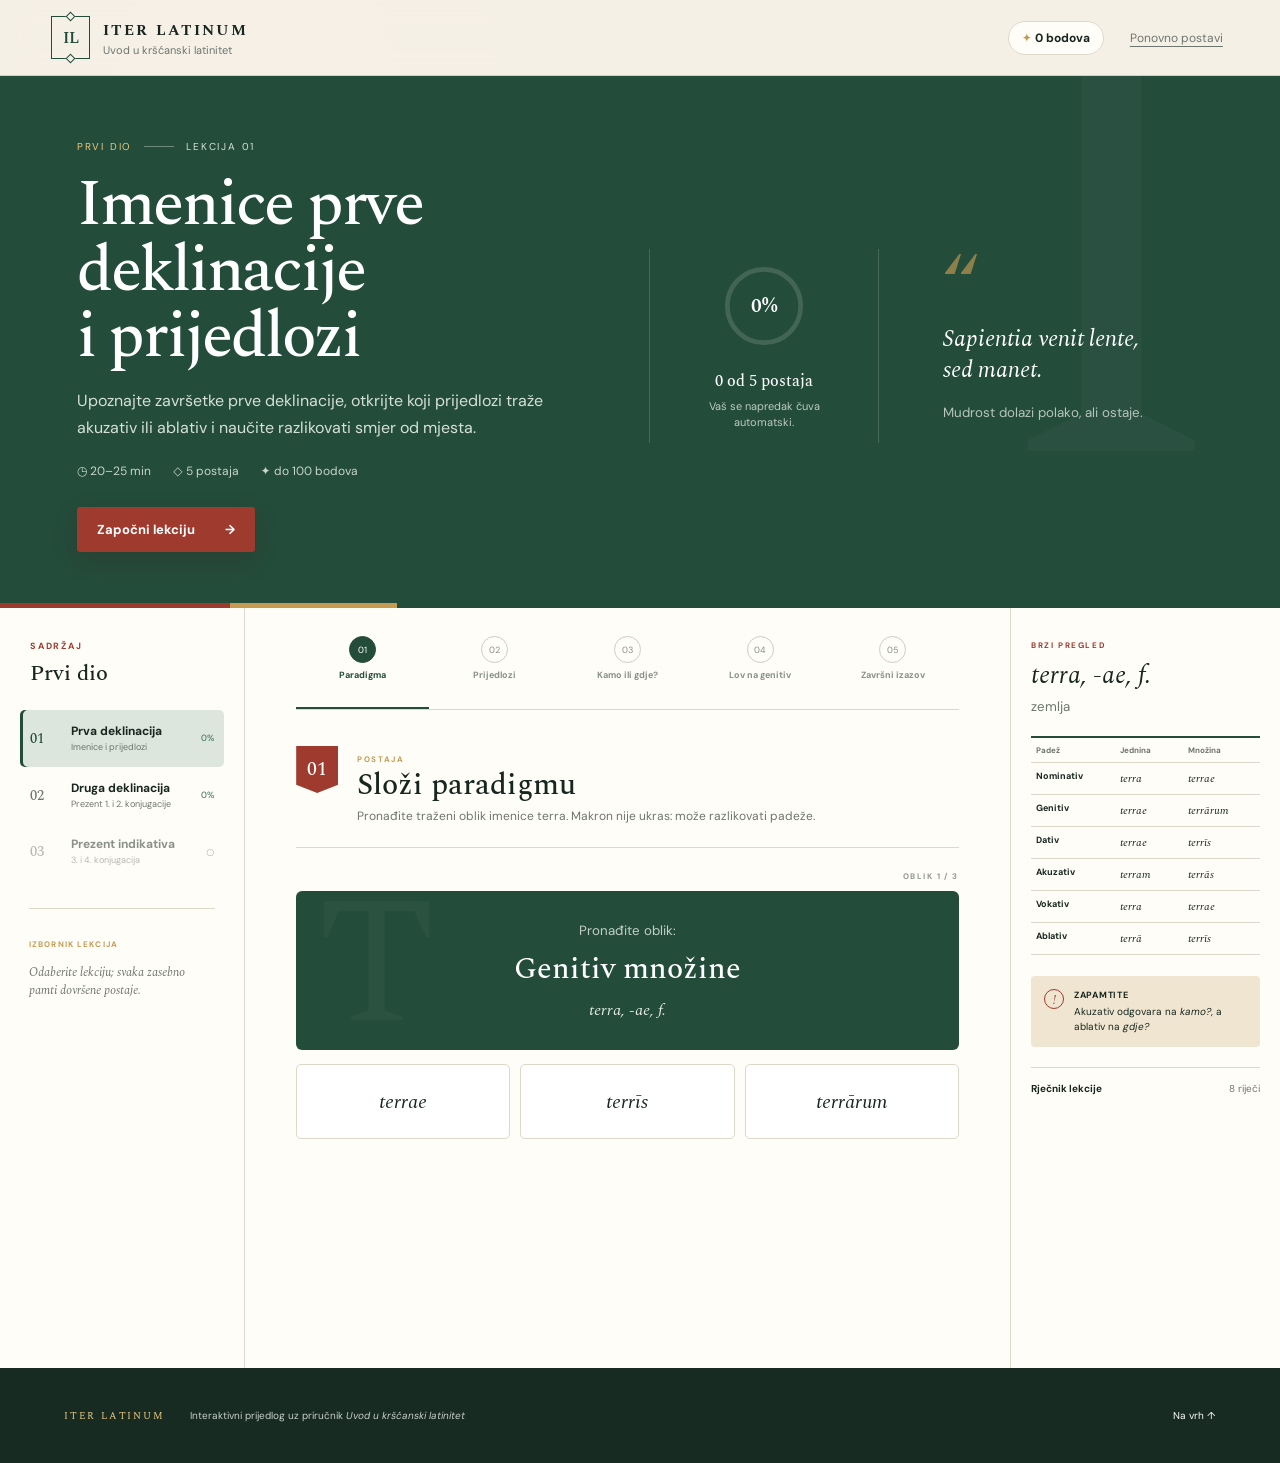
==== index.html @ fbb50e8d "Add files via upload Initial Iter Latinum website" ====
<!DOCTYPE html><!--HjsLM2zHnCTtdTw8NL359--><html lang="hr"><head><meta charSet="utf-8"/><meta name="viewport" content="width=device-width, initial-scale=1"/><link rel="stylesheet" href="/_next/static/css/e044a0b455d9489f.css" data-precedence="next"/><link rel="preload" as="script" fetchPriority="low" href="/_next/static/chunks/webpack-4a462cecab786e93.js"/><script src="/_next/static/chunks/4bd1b696-c023c6e3521b1417.js" async=""></script><script src="/_next/static/chunks/255-a70cfdedd3f61710.js" async=""></script><script src="/_next/static/chunks/main-app-75696d86c3673e4f.js" async=""></script><script src="/_next/static/chunks/app/page-aed77ab78ce5fb4d.js" async=""></script><title>Iter Latinum — Uvod u kršćanski latinitet</title><meta name="description" content="Interaktivne vježbe uz priručnik Uvod u kršćanski latinitet"/><script src="/_next/static/chunks/polyfills-42372ed130431b0a.js" noModule=""></script></head><body><div hidden=""><!--$--><!--/$--></div><main><header class="topbar"><a class="brand" href="#vrh" aria-label="Iter Latinum — naslovnica"><span class="brand-mark">IL</span><span><b>ITER LATINUM</b><small>Uvod u kršćanski latinitet</small></span></a><div class="top-actions"><span class="xp-pill"><span>✦</span> <!-- -->0<!-- --> bodova</span><button class="text-button">Ponovno postavi</button></div></header><section class="lesson-hero lesson-1" id="vrh"><div class="hero-copy"><div class="eyebrow"><span>PRVI DIO</span><i></i>LEKCIJA <!-- -->01</div><h1>Imenice prve deklinacije<br/>i prijedlozi</h1><p>Upoznajte završetke prve deklinacije, otkrijte koji prijedlozi traže akuzativ ili ablativ i naučite razlikovati smjer od mjesta.</p><div class="hero-meta"><span>◷ <!-- -->20–25 min</span><span>◇ 5 postaja</span><span>✦ do 100 bodova</span></div><button class="primary">Započni lekciju<span>→</span></button></div><div class="hero-progress"><div class="progress-ring" aria-label="Napredak 0%"><svg viewBox="0 0 76 76" aria-hidden="true"><circle class="ring-track" cx="38" cy="38" r="31"></circle><circle class="ring-value" cx="38" cy="38" r="31" stroke-dasharray="194.77874452256717" stroke-dashoffset="194.77874452256717"></circle></svg><strong>0<!-- -->%</strong></div><div><b>0<!-- --> od 5 postaja</b><span>Vaš se napredak čuva automatski.</span></div></div><div class="hero-quote" aria-label="Latinska izreka"><span>“</span><p>Sapientia venit lente,<br/>sed manet.</p><small>Mudrost dolazi polako, ali ostaje.</small></div></section><section class="workspace" id="radni-prostor"><aside class="lesson-nav" aria-label="Lekcije"><div class="nav-heading"><span>SADRŽAJ</span><b>Prvi dio</b></div><button class="lesson-link active" aria-current="page"><span>01</span><div><b>Prva deklinacija</b><small>Imenice i prijedlozi</small></div><i>0<!-- -->%</i></button><button class="lesson-link "><span>02</span><div><b>Druga deklinacija</b><small>Prezent 1. i 2. konjugacije</small></div><i>0<!-- -->%</i></button><button class="lesson-link locked" disabled=""><span>03</span><div><b>Prezent indikativa</b><small>3. i 4. konjugacija</small></div><i>○</i></button><div class="coming"><span>IZBORNIK LEKCIJA</span><p>Odaberite lekciju; svaka zasebno pamti dovršene postaje.</p></div></aside><div class="learning-area"><div class="station-tabs" role="tablist" aria-label="Postaje 1. lekcije"><button class="active " role="tab" aria-selected="true"><span>01</span><b>Paradigma</b></button><button class=" " role="tab" aria-selected="false"><span>02</span><b>Prijedlozi</b></button><button class=" " role="tab" aria-selected="false"><span>03</span><b>Kamo ili gdje?</b></button><button class=" " role="tab" aria-selected="false"><span>04</span><b>Lov na genitiv</b></button><button class=" " role="tab" aria-selected="false"><span>05</span><b>Završni izazov</b></button></div><article class="activity-card"><div class="activity-intro"><span>01</span><div><small>POSTAJA</small><h2>Složi paradigmu</h2><p>Pronađite traženi oblik imenice terra. Makron nije ukras: može razlikovati padeže.</p></div></div><div class="question-count">OBLIK <!-- -->1<!-- --> / <!-- -->3</div><div class="prompt-panel"><small>Pronađite oblik:</small><h3>Genitiv množine</h3><p>terra, -ae, f.</p></div><div class="answer-grid three"><button class=""><i>terrae</i></button><button class=""><i>terrīs</i></button><button class=""><i>terrārum</i></button></div></article></div><aside class="reference-panel"><div class="reference-top"><span>BRZI PREGLED</span><b>terra, -ae, f.</b><small>zemlja</small></div><div class="mini-table"><div class="mini-head"><span>Padež</span><span>Jednina</span><span>Množina</span></div><div><b>Nominativ</b><i>terra</i><i>terrae</i></div><div><b>Genitiv</b><i>terrae</i><i>terrārum</i></div><div><b>Dativ</b><i>terrae</i><i>terrīs</i></div><div><b>Akuzativ</b><i>terram</i><i>terrās</i></div><div><b>Vokativ</b><i>terra</i><i>terrae</i></div><div><b>Ablativ</b><i>terrā</i><i>terrīs</i></div></div><div class="rule-card"><span>!</span><p><b>Zapamtite</b>Akuzativ odgovara na <i>kamo?</i>, a ablativ na <i>gdje?</i></p></div><details class="vocab"><summary>Rječnik lekcije <span>8 riječi</span></summary><div><i>ecclēsia</i><span>crkva</span></div><div><i>grātia</i><span>milost</span></div><div><i>vīta</i><span>život</span></div><div><i>glōria</i><span>slava</span></div><div><i>culpa</i><span>krivnja</span></div><div><i>misericordia</i><span>milosrđe</span></div><div><i>prophēta</i><span>prorok</span></div><div><i>terra</i><span>zemlja</span></div></details></aside></section><footer><span>ITER LATINUM</span><p>Interaktivni prijedlog uz priručnik <i>Uvod u kršćanski latinitet</i></p><a href="#vrh">Na vrh ↑</a></footer></main><!--$--><!--/$--><script src="/_next/static/chunks/webpack-4a462cecab786e93.js" id="_R_" async=""></script><script>(self.__next_f=self.__next_f||[]).push([0])</script><script>self.__next_f.push([1,"1:\"$Sreact.fragment\"\n2:I[9766,[],\"\"]\n3:I[8924,[],\"\"]\n4:I[1959,[],\"ClientPageRoot\"]\n5:I[7322,[\"974\",\"static/chunks/app/page-aed77ab78ce5fb4d.js\"],\"default\"]\n8:I[4431,[],\"OutletBoundary\"]\na:I[5278,[],\"AsyncMetadataOutlet\"]\nc:I[4431,[],\"ViewportBoundary\"]\ne:I[4431,[],\"MetadataBoundary\"]\nf:\"$Sreact.suspense\"\n11:I[7150,[],\"\"]\n:HL[\"/_next/static/css/e044a0b455d9489f.css\",\"style\"]\n"])</script><script>self.__next_f.push([1,"0:{\"P\":null,\"b\":\"HjsLM2zHnCTtdTw8NL359\",\"p\":\"\",\"c\":[\"\",\"\"],\"i\":false,\"f\":[[[\"\",{\"children\":[\"__PAGE__\",{}]},\"$undefined\",\"$undefined\",true],[\"\",[\"$\",\"$1\",\"c\",{\"children\":[[[\"$\",\"link\",\"0\",{\"rel\":\"stylesheet\",\"href\":\"/_next/static/css/e044a0b455d9489f.css\",\"precedence\":\"next\",\"crossOrigin\":\"$undefined\",\"nonce\":\"$undefined\"}]],[\"$\",\"html\",null,{\"lang\":\"hr\",\"children\":[\"$\",\"body\",null,{\"children\":[\"$\",\"$L2\",null,{\"parallelRouterKey\":\"children\",\"error\":\"$undefined\",\"errorStyles\":\"$undefined\",\"errorScripts\":\"$undefined\",\"template\":[\"$\",\"$L3\",null,{}],\"templateStyles\":\"$undefined\",\"templateScripts\":\"$undefined\",\"notFound\":[[[\"$\",\"title\",null,{\"children\":\"404: This page could not be found.\"}],[\"$\",\"div\",null,{\"style\":{\"fontFamily\":\"system-ui,\\\"Segoe UI\\\",Roboto,Helvetica,Arial,sans-serif,\\\"Apple Color Emoji\\\",\\\"Segoe UI Emoji\\\"\",\"height\":\"100vh\",\"textAlign\":\"center\",\"display\":\"flex\",\"flexDirection\":\"column\",\"alignItems\":\"center\",\"justifyContent\":\"center\"},\"children\":[\"$\",\"div\",null,{\"children\":[[\"$\",\"style\",null,{\"dangerouslySetInnerHTML\":{\"__html\":\"body{color:#000;background:#fff;margin:0}.next-error-h1{border-right:1px solid rgba(0,0,0,.3)}@media (prefers-color-scheme:dark){body{color:#fff;background:#000}.next-error-h1{border-right:1px solid rgba(255,255,255,.3)}}\"}}],[\"$\",\"h1\",null,{\"className\":\"next-error-h1\",\"style\":{\"display\":\"inline-block\",\"margin\":\"0 20px 0 0\",\"padding\":\"0 23px 0 0\",\"fontSize\":24,\"fontWeight\":500,\"verticalAlign\":\"top\",\"lineHeight\":\"49px\"},\"children\":404}],[\"$\",\"div\",null,{\"style\":{\"display\":\"inline-block\"},\"children\":[\"$\",\"h2\",null,{\"style\":{\"fontSize\":14,\"fontWeight\":400,\"lineHeight\":\"49px\",\"margin\":0},\"children\":\"This page could not be found.\"}]}]]}]}]],[]],\"forbidden\":\"$undefined\",\"unauthorized\":\"$undefined\"}]}]}]]}],{\"children\":[\"__PAGE__\",[\"$\",\"$1\",\"c\",{\"children\":[[\"$\",\"$L4\",null,{\"Component\":\"$5\",\"searchParams\":{},\"params\":{},\"promises\":[\"$@6\",\"$@7\"]}],null,[\"$\",\"$L8\",null,{\"children\":[\"$L9\",[\"$\",\"$La\",null,{\"promise\":\"$@b\"}]]}]]}],{},null,false]},null,false],[\"$\",\"$1\",\"h\",{\"children\":[null,[[\"$\",\"$Lc\",null,{\"children\":\"$Ld\"}],null],[\"$\",\"$Le\",null,{\"children\":[\"$\",\"div\",null,{\"hidden\":true,\"children\":[\"$\",\"$f\",null,{\"fallback\":null,\"children\":\"$L10\"}]}]}]]}],false]],\"m\":\"$undefined\",\"G\":[\"$11\",[]],\"s\":false,\"S\":true}\n"])</script><script>self.__next_f.push([1,"6:{}\n7:\"$0:f:0:1:2:children:1:props:children:0:props:params\"\n"])</script><script>self.__next_f.push([1,"d:[[\"$\",\"meta\",\"0\",{\"charSet\":\"utf-8\"}],[\"$\",\"meta\",\"1\",{\"name\":\"viewport\",\"content\":\"width=device-width, initial-scale=1\"}]]\n9:null\n"])</script><script>self.__next_f.push([1,"b:{\"metadata\":[[\"$\",\"title\",\"0\",{\"children\":\"Iter Latinum — Uvod u kršćanski latinitet\"}],[\"$\",\"meta\",\"1\",{\"name\":\"description\",\"content\":\"Interaktivne vježbe uz priručnik Uvod u kršćanski latinitet\"}]],\"error\":null,\"digest\":\"$undefined\"}\n"])</script><script>self.__next_f.push([1,"10:\"$b:metadata\"\n"])</script></body></html>
---- _next/static/css/e044a0b455d9489f.css ----
@import url("https://fonts.googleapis.com/css2?family=DM+Sans:wght@400;500;600;700&family=Spectral:ital,wght@0,400;0,500;0,600;1,400&display=swap");:root{--ink:#17261f;--green:#244c3b;--green-2:#376b55;--red:#9f3a2e;--gold:#c59b52;--cream:#f5f0e6;--paper:#fffdf8;--sage:#dce6dc;--line:#ded8ca;--muted:#6d756f;--shadow:0 18px 55px rgba(39,48,40,.09)}*{box-sizing:border-box}html{scroll-behavior:smooth}body{margin:0;color:var(--ink);background:var(--cream);font-family:DM Sans,system-ui,sans-serif}button,input{font:inherit}button{color:inherit}body:before{content:"";position:fixed;inset:0;pointer-events:none;opacity:.34;z-index:-1;background-image:radial-gradient(circle at 20% 10%,rgba(255,255,255,.9),transparent 27%),repeating-linear-gradient(90deg,rgba(36,76,59,.025),rgba(36,76,59,.025) 1px,transparent 0,transparent 32px)}.topbar{height:76px;padding:0 clamp(22px,4vw,64px);justify-content:space-between;border-bottom:1px solid rgba(36,76,59,.18);background:rgba(245,240,230,.9);-webkit-backdrop-filter:blur(14px);backdrop-filter:blur(14px);position:-webkit-sticky;position:sticky;top:0;z-index:20}.brand,.topbar{display:flex;align-items:center}.brand{gap:13px;color:var(--ink);text-decoration:none}.brand-mark{display:grid;place-items:center;width:39px;height:43px;border:1px solid var(--green);color:var(--green);font-family:Spectral,serif;font-weight:600;position:relative}.brand-mark:after,.brand-mark:before{content:"";position:absolute;width:5px;height:5px;background:var(--cream);border:1px solid var(--green);transform:rotate(45deg)}.brand-mark:before{top:-4px}.brand-mark:after{bottom:-4px}.brand b{display:block;font-family:Spectral,serif;font-size:15px;letter-spacing:.14em}.brand small{display:block;color:var(--muted);font-size:11px;margin-top:1px}.top-actions{display:flex;align-items:center;gap:20px}.xp-pill{padding:8px 13px;background:var(--paper);border:1px solid var(--line);border-radius:99px;font-size:12px;font-weight:700}.xp-pill span{color:var(--gold)}.text-button{border:0;background:transparent;font-size:12px;color:var(--muted);cursor:pointer;text-decoration:underline;text-underline-offset:4px}.lesson-hero{min-height:450px;padding:64px clamp(24px,6vw,96px) 56px;color:white;background:var(--green);display:grid;grid-template-columns:minmax(0,1.6fr) minmax(230px,.65fr) minmax(260px,.7fr);grid-gap:clamp(30px,5vw,80px);gap:clamp(30px,5vw,80px);align-items:center;position:relative;overflow:hidden}.lesson-hero:before{content:"I";position:absolute;right:3%;top:-160px;font-family:Spectral,serif;font-size:670px;line-height:1;color:rgba(255,255,255,.025)}.lesson-hero.lesson-2:before{content:"II";right:-2%;font-size:570px;top:-105px}.lesson-hero:after{content:"";position:absolute;left:0;bottom:0;right:0;height:5px;background:linear-gradient(90deg,var(--red) 0 18%,var(--gold) 18% 31%,transparent 31%)}.hero-copy{position:relative;z-index:1}.eyebrow{display:flex;align-items:center;gap:12px;letter-spacing:.18em;font-size:10px;color:#d9e4dc}.eyebrow span{color:#f0c97e}.eyebrow i{width:30px;height:1px;background:rgba(255,255,255,.35)}.hero-copy h1{margin:20px 0 12px;font:500 clamp(38px,5vw,64px)/1.03 Spectral,serif;letter-spacing:-.035em}.hero-copy>p{max-width:690px;color:#d6e0da;font-size:16px;line-height:1.7}.hero-meta{display:flex;flex-wrap:wrap;gap:22px;color:#c8d5ce;font-size:12px;margin:22px 0 28px}.hero-meta span{display:flex;align-items:center;gap:7px}.primary{border:0;border-radius:3px;padding:14px 20px;background:var(--red);color:white;font-weight:700;font-size:13px;display:inline-flex;align-items:center;gap:30px;cursor:pointer;box-shadow:0 8px 25px rgba(65,19,15,.2);transition:transform .2s,background .2s}.primary:hover{transform:translateY(-2px);background:#ad4437}.primary:disabled{opacity:.45;cursor:not-allowed;transform:none}.hero-progress{border-left:1px solid rgba(255,255,255,.16);border-right:1px solid rgba(255,255,255,.16);padding:12px clamp(24px,3vw,46px);text-align:center;position:relative;z-index:1}.hero-progress .progress-ring{margin:0 auto 18px}.hero-progress b,.hero-progress span{display:block}.hero-progress b{font:500 16px Spectral,serif}.hero-progress span{margin-top:6px;color:#bdcbc3;font-size:11px;line-height:1.45}.progress-ring{width:90px;height:90px;position:relative;display:grid;place-items:center}.progress-ring svg{position:absolute;inset:0;transform:rotate(-90deg)}.progress-ring circle{fill:none;stroke-width:4}.ring-track{stroke:rgba(255,255,255,.14)}.ring-value{stroke:var(--gold);stroke-linecap:round;transition:stroke-dashoffset .6s}.progress-ring strong{font:600 20px Spectral,serif}.hero-quote{position:relative;z-index:1}.hero-quote>span{font:80px/.5 Spectral,serif;color:var(--gold);opacity:.65}.hero-quote p{font:italic 23px/1.35 Spectral,serif;margin:5px 0 15px}.hero-quote small{color:#b7c5bd;line-height:1.5}.workspace{width:min(1550px,100%);margin:0 auto;display:grid;grid-template-columns:245px minmax(460px,1fr) 270px;align-items:start;background:var(--paper);min-height:760px;box-shadow:var(--shadow);scroll-margin-top:76px}.lesson-nav{border-right:1px solid var(--line);min-height:760px;padding:32px 20px;position:-webkit-sticky;position:sticky;top:76px}.nav-heading{padding:0 10px 20px}.nav-heading span{display:block;color:var(--red);font-size:9px;letter-spacing:.2em;font-weight:700}.nav-heading b{display:block;margin-top:5px;font:500 22px Spectral,serif}.lesson-link{width:100%;display:grid;grid-template-columns:31px 1fr auto;grid-gap:10px;gap:10px;align-items:center;padding:13px 10px;border:0;border-radius:5px;text-align:left;background:transparent;cursor:pointer;transition:background .2s,box-shadow .2s}.lesson-link:hover:not(:disabled){background:#edf1e9}.lesson-link>span{font:500 14px Spectral,serif;color:var(--muted)}.lesson-link b,.lesson-link small{display:block}.lesson-link b{font-size:12px}.lesson-link small{font-size:9px;color:var(--muted);margin-top:3px;line-height:1.3}.lesson-link i{font-style:normal;font-size:9px;color:var(--green-2)}.lesson-link.active{background:var(--sage);box-shadow:inset 3px 0 var(--green)}.lesson-link.active>span{color:var(--green)}.lesson-link.locked{opacity:.5;cursor:not-allowed}.coming{margin:28px 9px;border-top:1px solid var(--line);padding-top:22px}.coming span{font-size:8px;font-weight:700;color:var(--gold);letter-spacing:.14em}.coming p{color:var(--muted);font:italic 12px/1.5 Spectral,serif}.learning-area{min-width:0;padding:28px clamp(24px,4vw,58px) 70px}.station-tabs{display:grid;grid-template-columns:repeat(5,1fr);border-bottom:1px solid var(--line);margin-bottom:36px}.station-tabs button{border:0;border-bottom:2px solid transparent;background:transparent;padding:0 4px 14px;cursor:pointer;color:#88908b;display:flex;flex-direction:column;align-items:center;gap:7px;min-width:0}.station-tabs button span{display:grid;place-items:center;width:27px;height:27px;border:1px solid #c9cdc8;border-radius:50%;font-size:9px}.station-tabs button b{min-height:23px;font-size:9px;line-height:1.25;text-align:center}.station-tabs button.active{color:var(--green);border-bottom-color:var(--green)}.station-tabs button.active span{background:var(--green);border-color:var(--green);color:white}.station-tabs button.done span{background:var(--gold);border-color:var(--gold);color:white}.activity-card{max-width:740px;margin:0 auto}.activity-intro{display:grid;grid-template-columns:44px 1fr;grid-gap:17px;gap:17px;border-bottom:1px solid var(--line);padding-bottom:22px;margin-bottom:23px}.activity-intro>span{display:grid;place-items:center;width:42px;height:47px;background:var(--red);color:white;font:500 19px Spectral,serif;-webkit-clip-path:polygon(0 0,100% 0,100% 82%,50% 100%,0 82%);clip-path:polygon(0 0,100% 0,100% 82%,50% 100%,0 82%)}.activity-intro small{color:var(--gold);font-size:8px;font-weight:700;letter-spacing:.2em}.activity-intro h2{font:500 30px/1.1 Spectral,serif;margin:2px 0 5px}.activity-intro p{margin:0;color:var(--muted);line-height:1.5;font-size:12px}.question-count{text-align:right;color:#929892;font-size:8px;letter-spacing:.18em;font-weight:700;margin-bottom:10px}.prompt-panel{padding:28px;background:var(--green);color:white;text-align:center;border-radius:6px;position:relative;overflow:hidden}.prompt-panel:before{content:"T";position:absolute;font:180px/1 Spectral,serif;color:rgba(255,255,255,.035);left:3%;top:-15px}.prompt-panel small{color:#c2cec7}.prompt-panel h3{font:500 30px Spectral,serif;margin:6px 0}.prompt-panel p{margin:0;font:italic 16px Spectral,serif;color:#e4ebe6}.answer-grid{display:grid;grid-gap:10px;gap:10px;margin-top:14px}.answer-grid.three{grid-template-columns:repeat(3,1fr)}.answer-grid.two{grid-template-columns:repeat(2,1fr)}.answer-grid button{min-height:75px;border:1px solid var(--line);background:#fff;border-radius:5px;cursor:pointer;display:flex;flex-direction:column;align-items:center;justify-content:center;transition:border .2s,transform .2s,background .2s}.answer-grid button:hover{border-color:var(--green);transform:translateY(-2px)}.answer-grid button.correct,.door-grid button.correct{border-color:var(--green-2);background:#e8f0e9;box-shadow:inset 0 0 0 1px var(--green-2)}.answer-grid i{font:italic 20px Spectral,serif}.answer-grid b{font:500 19px Spectral,serif}.answer-grid small{color:var(--muted);font-size:10px;margin-top:3px}.direction-icon{color:var(--red);font-size:22px}.feedback{margin-top:14px;padding:12px 14px;border-radius:4px;font-size:11px;line-height:1.45;border-left:3px solid}.feedback.success{background:#e4efe6;color:#295641;border-color:#4e7d64}.feedback.try{background:#f6eae3;color:#7b362b;border-color:var(--red)}.continue{display:block;margin:13px 0 0 auto;border:0;background:transparent;color:var(--red);font-size:11px;font-weight:700;cursor:pointer}.already{font-size:10px;color:var(--green-2);text-align:center;margin-top:14px}.word-card{min-height:190px;padding:30px;background:var(--green);color:white;border-radius:7px;display:flex;flex-direction:column;justify-content:center;align-items:center;position:relative;overflow:hidden}.word-card:after,.word-card:before{content:"";position:absolute;width:120px;height:120px;border:1px solid rgba(255,255,255,.08);transform:rotate(45deg)}.word-card:before{left:-75px}.word-card:after{right:-75px}.word-card span{font-size:8px;letter-spacing:.2em;color:#cbd8d0}.word-card strong{font:italic 54px/1.1 Spectral,serif;margin:8px 0 4px}.word-card small{color:#cbd8d0}.door-grid{display:grid;grid-template-columns:repeat(3,1fr);grid-gap:9px;gap:9px;margin-top:14px}.door-grid button{min-height:116px;border:1px solid var(--line);border-radius:5px;background:white;display:flex;flex-direction:column;align-items:center;justify-content:center;cursor:pointer}.door-grid button>span{width:35px;height:35px;display:grid;place-items:center;border-radius:50%;color:white;background:var(--green);font:500 13px Spectral,serif}.door-grid button:nth-child(2)>span{background:var(--red)}.door-grid button:nth-child(3)>span{background:var(--gold)}.door-grid b{font-size:11px;margin-top:8px}.door-grid small{color:var(--muted);font-size:8px;margin-top:2px}.person-grid{display:grid;grid-template-columns:repeat(3,1fr);grid-gap:9px;gap:9px;margin-top:14px}.person-grid button{min-height:58px;border:1px solid var(--line);border-radius:5px;background:white;cursor:pointer;font:500 16px Spectral,serif;transition:border .2s,transform .2s,background .2s}.person-grid button:hover{border-color:var(--green);transform:translateY(-2px)}.person-grid button.correct{border-color:var(--green-2);background:#e8f0e9;box-shadow:inset 0 0 0 1px var(--green-2)}.scene-card{min-height:210px;display:flex;flex-direction:column;justify-content:center;align-items:center;color:white;background:linear-gradient(160deg,#3c6d66,#244c3b);border-radius:7px;position:relative;overflow:hidden}.scene-card .water-lines{position:absolute;inset:0;opacity:.18;background:repeating-radial-gradient(ellipse at 50% 110%,transparent 0 28px,#fff 29px 30px)}.scene-card span{position:relative;font-size:11px;color:#cbd8d0}.scene-card strong{position:relative;font:italic 43px Spectral,serif;margin-top:7px}.scene-card:after{content:"↝";position:absolute;right:7%;bottom:5%;font-size:70px;color:rgba(255,255,255,.09)}.detective-card{background:#efe8da;min-height:230px;border-radius:7px;padding:35px;display:flex;flex-direction:column;align-items:center;justify-content:center;background-image:linear-gradient(rgba(107,91,66,.08) 1px,transparent 0);background-size:100% 31px}.detective-card>span{font-size:8px;letter-spacing:.18em;font-weight:700;color:var(--red)}.detective-card>div{display:flex;flex-wrap:wrap;justify-content:center;gap:8px;margin:22px 0 15px}.detective-card button{border:0;border-bottom:1px solid #806f58;background:transparent;padding:4px 3px;font:italic 25px Spectral,serif;cursor:pointer}.detective-card button:hover{color:var(--red)}.detective-card button.found{background:#f7d88e;border-radius:4px;border:0;padding:4px 8px}.detective-card small{color:var(--muted);font:italic 13px Spectral,serif}.final-list{display:grid;grid-gap:13px;gap:13px}.final-list fieldset{border:1px solid var(--line);border-radius:6px;padding:18px;margin:0}.final-list legend{font:500 15px/1.4 Spectral,serif;padding:0 8px}.final-list legend span{display:inline-grid;place-items:center;width:24px;height:24px;background:var(--green);color:white;border-radius:50%;font:600 10px DM Sans,sans-serif;margin-right:9px}.final-list fieldset>div{display:grid;grid-template-columns:repeat(3,1fr);grid-gap:7px;gap:7px;margin-top:10px}.final-list label{border:1px solid var(--line);border-radius:4px;padding:9px 10px;cursor:pointer;text-align:center}.final-list label.selected{background:var(--sage);border-color:var(--green)}.final-list input{position:absolute;opacity:0}.final-list i{font:italic 13px Spectral,serif}.submit{margin:18px 0 0 auto;display:flex}.completion{text-align:center;padding:30px 20px}.laurel{width:94px;height:94px;display:grid;place-items:center;margin:5px auto 20px;border:2px solid var(--gold);border-radius:50%;position:relative}.laurel:after,.laurel:before{content:"❧";position:absolute;color:var(--gold);font-size:28px}.laurel:before{left:-15px;transform:rotate(-45deg)}.laurel:after{right:-15px;transform:scaleX(-1) rotate(-45deg)}.laurel span{width:52px;height:52px;display:grid;place-items:center;border-radius:50%;background:var(--green);color:white;font-size:24px}.completion>small{color:var(--gold);font-weight:700;letter-spacing:.2em;font-size:8px}.completion h2{font:500 34px Spectral,serif;margin:7px 0}.completion>p{max-width:470px;margin:0 auto 22px;color:var(--muted);line-height:1.6;font-size:12px}.completion-score{margin:22px auto;max-width:370px;display:flex;align-items:center;justify-content:center;gap:20px;padding:17px;background:var(--green);color:white;border-radius:7px;text-align:left}.completion-score .progress-ring{width:70px;height:70px;flex:0 0 70px}.completion-score b,.completion-score span{display:block}.completion-score b{font:500 25px Spectral,serif}.completion-score span{color:#c9d6ce;font-size:10px;margin-top:4px}.reference-panel{border-left:1px solid var(--line);min-height:760px;padding:32px 20px;position:-webkit-sticky;position:sticky;top:76px}.reference-top span{display:block;color:var(--red);font-weight:700;font-size:8px;letter-spacing:.2em}.reference-top b{display:block;font:italic 25px Spectral,serif;margin-top:7px}.reference-top small{color:var(--muted)}.mini-table{margin-top:20px;border-top:2px solid var(--green)}.mini-table>div{display:grid;grid-template-columns:1.25fr 1fr 1fr;padding:7px 5px;border-bottom:1px solid var(--line);font-size:9px}.mini-table .mini-head{color:var(--muted);font-weight:700;font-size:8px}.mini-table i{font:italic 11px Spectral,serif}.rule-card{background:#f0e5d0;margin-top:21px;padding:13px;display:flex;gap:10px;align-items:flex-start;border-radius:4px}.rule-card>span{width:20px;height:20px;flex:0 0 20px;display:grid;place-items:center;border:1px solid var(--red);color:var(--red);border-radius:50%;font:italic 13px Spectral,serif}.rule-card p{margin:0;font-size:10px;line-height:1.45}.rule-card b{display:block;font-size:9px;text-transform:uppercase;letter-spacing:.08em;margin-bottom:3px}.vocab{margin-top:20px;border-top:1px solid var(--line)}.vocab summary{list-style:none;padding:14px 0;font-size:10px;font-weight:700;cursor:pointer}.vocab summary::-webkit-details-marker{display:none}.vocab summary span{float:right;color:var(--muted);font-weight:400}.vocab>div{display:flex;justify-content:space-between;border-top:1px dotted var(--line);padding:6px 0;font-size:10px}.vocab i{font:italic 12px Spectral,serif}.vocab>div span{color:var(--muted)}footer{min-height:95px;padding:25px clamp(24px,5vw,80px);background:#182b23;color:#c5d0c9;display:flex;align-items:center;gap:25px;font-size:10px}footer>span{color:#e8c77e;letter-spacing:.18em;font-family:Spectral,serif}footer p{margin:0;flex:1 1}footer a{color:white;text-decoration:none}@media (max-width:1150px){.lesson-hero{grid-template-columns:1fr 230px}.hero-quote{display:none}.workspace{grid-template-columns:210px minmax(0,1fr)}.reference-panel{display:none}}@media (max-width:780px){.topbar{height:66px}.brand small,.text-button{display:none}.xp-pill{font-size:10px}.lesson-hero{min-height:auto;grid-template-columns:1fr;padding:48px 24px}.hero-progress{border:1px solid rgba(255,255,255,.14);display:flex;align-items:center;gap:15px;padding:15px;text-align:left}.hero-progress .progress-ring{margin:0;width:70px;height:70px;flex:0 0 70px}.hero-copy h1{font-size:41px}.hero-meta{gap:12px}.workspace{display:block}.lesson-nav{display:grid;grid-template-columns:1fr 1fr;grid-gap:8px;gap:8px;position:static;min-height:0;padding:14px 16px;border-right:0;border-bottom:1px solid var(--line);background:#faf7f0}.lesson-nav .coming,.lesson-nav .nav-heading{display:none}.lesson-link{min-height:62px;background:white;border:1px solid var(--line)}.lesson-link.active{border-color:var(--green)}.lesson-link.locked{display:none}.learning-area{padding:22px 16px 60px}.station-tabs{overflow-x:auto;grid-template-columns:repeat(5,88px)}.station-tabs button b{font-size:8px}.activity-intro{grid-template-columns:37px 1fr}.activity-intro>span{width:36px;height:41px}.activity-intro h2{font-size:26px}.answer-grid.three,.door-grid{grid-template-columns:1fr}.answer-grid.three button{min-height:58px}.answer-grid.two{grid-template-columns:1fr 1fr}.person-grid{grid-template-columns:repeat(2,1fr)}.final-list fieldset>div{grid-template-columns:1fr}footer{flex-wrap:wrap}footer p{flex-basis:100%;order:3}}@media (prefers-reduced-motion:reduce){*{scroll-behavior:auto!important;transition:none!important}}
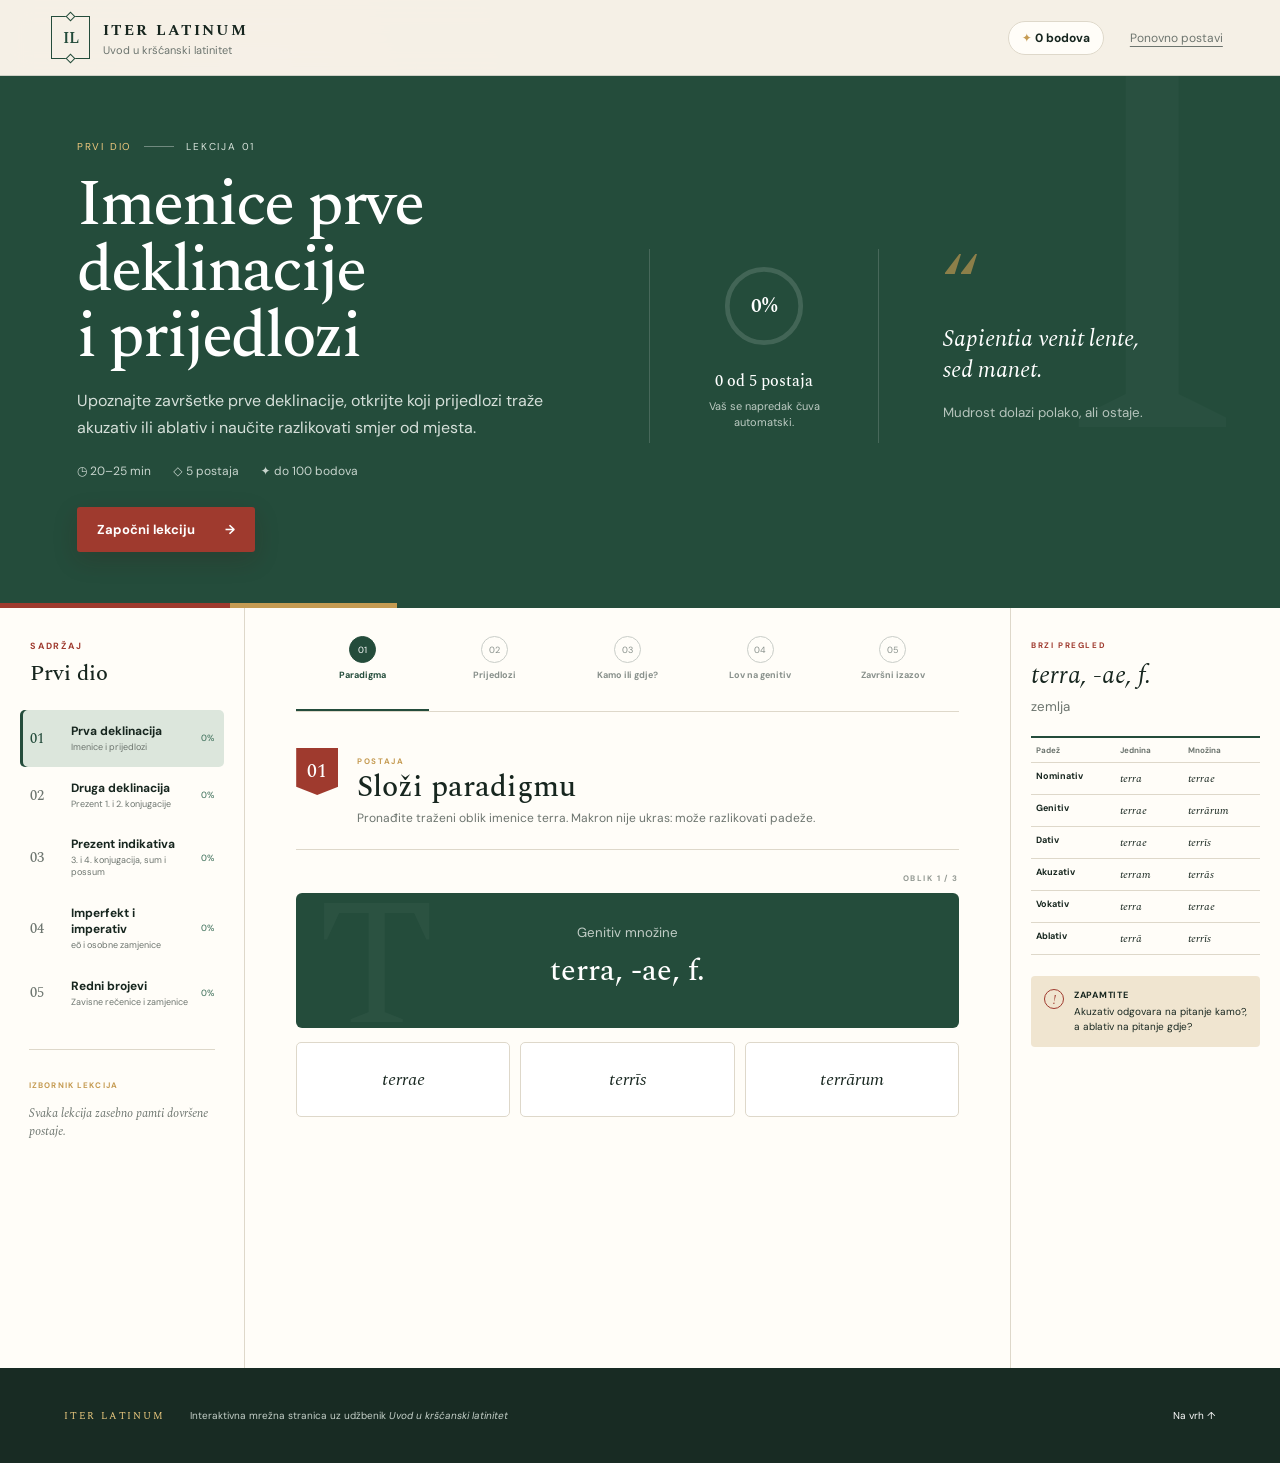
==== commit ddbd428d: "Publish lessons 1–5" ====
--- a/index.html
+++ b/index.html
@@ -1 +1 @@
-<!DOCTYPE html><!--HjsLM2zHnCTtdTw8NL359--><html lang="hr"><head><meta charSet="utf-8"/><meta name="viewport" content="width=device-width, initial-scale=1"/><link rel="stylesheet" href="/_next/static/css/e044a0b455d9489f.css" data-precedence="next"/><link rel="preload" as="script" fetchPriority="low" href="/_next/static/chunks/webpack-4a462cecab786e93.js"/><script src="/_next/static/chunks/4bd1b696-c023c6e3521b1417.js" async=""></script><script src="/_next/static/chunks/255-a70cfdedd3f61710.js" async=""></script><script src="/_next/static/chunks/main-app-75696d86c3673e4f.js" async=""></script><script src="/_next/static/chunks/app/page-aed77ab78ce5fb4d.js" async=""></script><title>Iter Latinum — Uvod u kršćanski latinitet</title><meta name="description" content="Interaktivne vježbe uz priručnik Uvod u kršćanski latinitet"/><script src="/_next/static/chunks/polyfills-42372ed130431b0a.js" noModule=""></script></head><body><div hidden=""><!--$--><!--/$--></div><main><header class="topbar"><a class="brand" href="#vrh" aria-label="Iter Latinum — naslovnica"><span class="brand-mark">IL</span><span><b>ITER LATINUM</b><small>Uvod u kršćanski latinitet</small></span></a><div class="top-actions"><span class="xp-pill"><span>✦</span> <!-- -->0<!-- --> bodova</span><button class="text-button">Ponovno postavi</button></div></header><section class="lesson-hero lesson-1" id="vrh"><div class="hero-copy"><div class="eyebrow"><span>PRVI DIO</span><i></i>LEKCIJA <!-- -->01</div><h1>Imenice prve deklinacije<br/>i prijedlozi</h1><p>Upoznajte završetke prve deklinacije, otkrijte koji prijedlozi traže akuzativ ili ablativ i naučite razlikovati smjer od mjesta.</p><div class="hero-meta"><span>◷ <!-- -->20–25 min</span><span>◇ 5 postaja</span><span>✦ do 100 bodova</span></div><button class="primary">Započni lekciju<span>→</span></button></div><div class="hero-progress"><div class="progress-ring" aria-label="Napredak 0%"><svg viewBox="0 0 76 76" aria-hidden="true"><circle class="ring-track" cx="38" cy="38" r="31"></circle><circle class="ring-value" cx="38" cy="38" r="31" stroke-dasharray="194.77874452256717" stroke-dashoffset="194.77874452256717"></circle></svg><strong>0<!-- -->%</strong></div><div><b>0<!-- --> od 5 postaja</b><span>Vaš se napredak čuva automatski.</span></div></div><div class="hero-quote" aria-label="Latinska izreka"><span>“</span><p>Sapientia venit lente,<br/>sed manet.</p><small>Mudrost dolazi polako, ali ostaje.</small></div></section><section class="workspace" id="radni-prostor"><aside class="lesson-nav" aria-label="Lekcije"><div class="nav-heading"><span>SADRŽAJ</span><b>Prvi dio</b></div><button class="lesson-link active" aria-current="page"><span>01</span><div><b>Prva deklinacija</b><small>Imenice i prijedlozi</small></div><i>0<!-- -->%</i></button><button class="lesson-link "><span>02</span><div><b>Druga deklinacija</b><small>Prezent 1. i 2. konjugacije</small></div><i>0<!-- -->%</i></button><button class="lesson-link locked" disabled=""><span>03</span><div><b>Prezent indikativa</b><small>3. i 4. konjugacija</small></div><i>○</i></button><div class="coming"><span>IZBORNIK LEKCIJA</span><p>Odaberite lekciju; svaka zasebno pamti dovršene postaje.</p></div></aside><div class="learning-area"><div class="station-tabs" role="tablist" aria-label="Postaje 1. lekcije"><button class="active " role="tab" aria-selected="true"><span>01</span><b>Paradigma</b></button><button class=" " role="tab" aria-selected="false"><span>02</span><b>Prijedlozi</b></button><button class=" " role="tab" aria-selected="false"><span>03</span><b>Kamo ili gdje?</b></button><button class=" " role="tab" aria-selected="false"><span>04</span><b>Lov na genitiv</b></button><button class=" " role="tab" aria-selected="false"><span>05</span><b>Završni izazov</b></button></div><article class="activity-card"><div class="activity-intro"><span>01</span><div><small>POSTAJA</small><h2>Složi paradigmu</h2><p>Pronađite traženi oblik imenice terra. Makron nije ukras: može razlikovati padeže.</p></div></div><div class="question-count">OBLIK <!-- -->1<!-- --> / <!-- -->3</div><div class="prompt-panel"><small>Pronađite oblik:</small><h3>Genitiv množine</h3><p>terra, -ae, f.</p></div><div class="answer-grid three"><button class=""><i>terrae</i></button><button class=""><i>terrīs</i></button><button class=""><i>terrārum</i></button></div></article></div><aside class="reference-panel"><div class="reference-top"><span>BRZI PREGLED</span><b>terra, -ae, f.</b><small>zemlja</small></div><div class="mini-table"><div class="mini-head"><span>Padež</span><span>Jednina</span><span>Množina</span></div><div><b>Nominativ</b><i>terra</i><i>terrae</i></div><div><b>Genitiv</b><i>terrae</i><i>terrārum</i></div><div><b>Dativ</b><i>terrae</i><i>terrīs</i></div><div><b>Akuzativ</b><i>terram</i><i>terrās</i></div><div><b>Vokativ</b><i>terra</i><i>terrae</i></div><div><b>Ablativ</b><i>terrā</i><i>terrīs</i></div></div><div class="rule-card"><span>!</span><p><b>Zapamtite</b>Akuzativ odgovara na <i>kamo?</i>, a ablativ na <i>gdje?</i></p></div><details class="vocab"><summary>Rječnik lekcije <span>8 riječi</span></summary><div><i>ecclēsia</i><span>crkva</span></div><div><i>grātia</i><span>milost</span></div><div><i>vīta</i><span>život</span></div><div><i>glōria</i><span>slava</span></div><div><i>culpa</i><span>krivnja</span></div><div><i>misericordia</i><span>milosrđe</span></div><div><i>prophēta</i><span>prorok</span></div><div><i>terra</i><span>zemlja</span></div></details></aside></section><footer><span>ITER LATINUM</span><p>Interaktivni prijedlog uz priručnik <i>Uvod u kršćanski latinitet</i></p><a href="#vrh">Na vrh ↑</a></footer></main><!--$--><!--/$--><script src="/_next/static/chunks/webpack-4a462cecab786e93.js" id="_R_" async=""></script><script>(self.__next_f=self.__next_f||[]).push([0])</script><script>self.__next_f.push([1,"1:\"$Sreact.fragment\"\n2:I[9766,[],\"\"]\n3:I[8924,[],\"\"]\n4:I[1959,[],\"ClientPageRoot\"]\n5:I[7322,[\"974\",\"static/chunks/app/page-aed77ab78ce5fb4d.js\"],\"default\"]\n8:I[4431,[],\"OutletBoundary\"]\na:I[5278,[],\"AsyncMetadataOutlet\"]\nc:I[4431,[],\"ViewportBoundary\"]\ne:I[4431,[],\"MetadataBoundary\"]\nf:\"$Sreact.suspense\"\n11:I[7150,[],\"\"]\n:HL[\"/_next/static/css/e044a0b455d9489f.css\",\"style\"]\n"])</script><script>self.__next_f.push([1,"0:{\"P\":null,\"b\":\"HjsLM2zHnCTtdTw8NL359\",\"p\":\"\",\"c\":[\"\",\"\"],\"i\":false,\"f\":[[[\"\",{\"children\":[\"__PAGE__\",{}]},\"$undefined\",\"$undefined\",true],[\"\",[\"$\",\"$1\",\"c\",{\"children\":[[[\"$\",\"link\",\"0\",{\"rel\":\"stylesheet\",\"href\":\"/_next/static/css/e044a0b455d9489f.css\",\"precedence\":\"next\",\"crossOrigin\":\"$undefined\",\"nonce\":\"$undefined\"}]],[\"$\",\"html\",null,{\"lang\":\"hr\",\"children\":[\"$\",\"body\",null,{\"children\":[\"$\",\"$L2\",null,{\"parallelRouterKey\":\"children\",\"error\":\"$undefined\",\"errorStyles\":\"$undefined\",\"errorScripts\":\"$undefined\",\"template\":[\"$\",\"$L3\",null,{}],\"templateStyles\":\"$undefined\",\"templateScripts\":\"$undefined\",\"notFound\":[[[\"$\",\"title\",null,{\"children\":\"404: This page could not be found.\"}],[\"$\",\"div\",null,{\"style\":{\"fontFamily\":\"system-ui,\\\"Segoe UI\\\",Roboto,Helvetica,Arial,sans-serif,\\\"Apple Color Emoji\\\",\\\"Segoe UI Emoji\\\"\",\"height\":\"100vh\",\"textAlign\":\"center\",\"display\":\"flex\",\"flexDirection\":\"column\",\"alignItems\":\"center\",\"justifyContent\":\"center\"},\"children\":[\"$\",\"div\",null,{\"children\":[[\"$\",\"style\",null,{\"dangerouslySetInnerHTML\":{\"__html\":\"body{color:#000;background:#fff;margin:0}.next-error-h1{border-right:1px solid rgba(0,0,0,.3)}@media (prefers-color-scheme:dark){body{color:#fff;background:#000}.next-error-h1{border-right:1px solid rgba(255,255,255,.3)}}\"}}],[\"$\",\"h1\",null,{\"className\":\"next-error-h1\",\"style\":{\"display\":\"inline-block\",\"margin\":\"0 20px 0 0\",\"padding\":\"0 23px 0 0\",\"fontSize\":24,\"fontWeight\":500,\"verticalAlign\":\"top\",\"lineHeight\":\"49px\"},\"children\":404}],[\"$\",\"div\",null,{\"style\":{\"display\":\"inline-block\"},\"children\":[\"$\",\"h2\",null,{\"style\":{\"fontSize\":14,\"fontWeight\":400,\"lineHeight\":\"49px\",\"margin\":0},\"children\":\"This page could not be found.\"}]}]]}]}]],[]],\"forbidden\":\"$undefined\",\"unauthorized\":\"$undefined\"}]}]}]]}],{\"children\":[\"__PAGE__\",[\"$\",\"$1\",\"c\",{\"children\":[[\"$\",\"$L4\",null,{\"Component\":\"$5\",\"searchParams\":{},\"params\":{},\"promises\":[\"$@6\",\"$@7\"]}],null,[\"$\",\"$L8\",null,{\"children\":[\"$L9\",[\"$\",\"$La\",null,{\"promise\":\"$@b\"}]]}]]}],{},null,false]},null,false],[\"$\",\"$1\",\"h\",{\"children\":[null,[[\"$\",\"$Lc\",null,{\"children\":\"$Ld\"}],null],[\"$\",\"$Le\",null,{\"children\":[\"$\",\"div\",null,{\"hidden\":true,\"children\":[\"$\",\"$f\",null,{\"fallback\":null,\"children\":\"$L10\"}]}]}]]}],false]],\"m\":\"$undefined\",\"G\":[\"$11\",[]],\"s\":false,\"S\":true}\n"])</script><script>self.__next_f.push([1,"6:{}\n7:\"$0:f:0:1:2:children:1:props:children:0:props:params\"\n"])</script><script>self.__next_f.push([1,"d:[[\"$\",\"meta\",\"0\",{\"charSet\":\"utf-8\"}],[\"$\",\"meta\",\"1\",{\"name\":\"viewport\",\"content\":\"width=device-width, initial-scale=1\"}]]\n9:null\n"])</script><script>self.__next_f.push([1,"b:{\"metadata\":[[\"$\",\"title\",\"0\",{\"children\":\"Iter Latinum — Uvod u kršćanski latinitet\"}],[\"$\",\"meta\",\"1\",{\"name\":\"description\",\"content\":\"Interaktivne vježbe uz priručnik Uvod u kršćanski latinitet\"}]],\"error\":null,\"digest\":\"$undefined\"}\n"])</script><script>self.__next_f.push([1,"10:\"$b:metadata\"\n"])</script></body></html>+<!DOCTYPE html><!--ljGuCuyejLoNdjsLOMZBx--><html lang="hr"><head><meta charSet="utf-8"/><meta name="viewport" content="width=device-width, initial-scale=1"/><link rel="stylesheet" href="/_next/static/css/879937ef3b23c446.css" data-precedence="next"/><link rel="preload" as="script" fetchPriority="low" href="/_next/static/chunks/webpack-4a462cecab786e93.js"/><script src="/_next/static/chunks/4bd1b696-c023c6e3521b1417.js" async=""></script><script src="/_next/static/chunks/255-a70cfdedd3f61710.js" async=""></script><script src="/_next/static/chunks/main-app-75696d86c3673e4f.js" async=""></script><script src="/_next/static/chunks/app/page-c515827b97a727e7.js" async=""></script><title>Iter Latinum — Uvod u kršćanski latinitet</title><meta name="description" content="Interaktivne vježbe uz priručnik Uvod u kršćanski latinitet"/><meta name="robots" content="noindex, nofollow, noarchive"/><script src="/_next/static/chunks/polyfills-42372ed130431b0a.js" noModule=""></script></head><body><div hidden=""><!--$--><!--/$--></div><main><header class="topbar"><a class="brand" href="#vrh" aria-label="Iter Latinum — naslovnica"><span class="brand-mark">IL</span><span><b>ITER LATINUM</b><small>Uvod u kršćanski latinitet</small></span></a><div class="top-actions"><span class="xp-pill"><span>✦</span> <!-- -->0<!-- --> bodova</span><button class="text-button">Ponovno postavi</button></div></header><section class="lesson-hero lesson-1" id="vrh" data-roman="I"><div class="hero-copy"><div class="eyebrow"><span>PRVI DIO</span><i></i>LEKCIJA <!-- -->01</div><h1>Imenice prve deklinacije<br/>i prijedlozi</h1><p>Upoznajte završetke prve deklinacije, otkrijte koji prijedlozi traže akuzativ ili ablativ i naučite razlikovati smjer od mjesta.</p><div class="hero-meta"><span>◷ <!-- -->20–25 min</span><span>◇ 5 postaja</span><span>✦ do 100 bodova</span></div><button class="primary">Započni lekciju<span>→</span></button></div><div class="hero-progress"><div class="progress-ring" aria-label="Napredak 0%"><svg viewBox="0 0 76 76" aria-hidden="true"><circle class="ring-track" cx="38" cy="38" r="31"></circle><circle class="ring-value" cx="38" cy="38" r="31" stroke-dasharray="194.77874452256717" stroke-dashoffset="194.77874452256717"></circle></svg><strong>0<!-- -->%</strong></div><div><b>0<!-- --> od 5 postaja</b><span>Vaš se napredak čuva automatski.</span></div></div><div class="hero-quote" aria-label="Latinska izreka"><span>“</span><p>Sapientia venit lente,<br/>sed manet.</p><small>Mudrost dolazi polako, ali ostaje.</small></div></section><section class="workspace" id="radni-prostor"><aside class="lesson-nav" aria-label="Lekcije"><div class="nav-heading"><span>SADRŽAJ</span><b>Prvi dio</b></div><button class="lesson-link active" aria-current="page"><span>01</span><div><b>Prva deklinacija</b><small>Imenice i prijedlozi</small></div><i>0<!-- -->%</i></button><button class="lesson-link "><span>02</span><div><b>Druga deklinacija</b><small>Prezent 1. i 2. konjugacije</small></div><i>0<!-- -->%</i></button><button class="lesson-link "><span>03</span><div><b>Prezent indikativa</b><small>3. i 4. konjugacija, sum i possum</small></div><i>0<!-- -->%</i></button><button class="lesson-link "><span>04</span><div><b>Imperfekt i imperativ</b><small>eō i osobne zamjenice</small></div><i>0<!-- -->%</i></button><button class="lesson-link "><span>05</span><div><b>Redni brojevi</b><small>Zavisne rečenice i zamjenice</small></div><i>0<!-- -->%</i></button><div class="coming"><span>IZBORNIK LEKCIJA</span><p>Svaka lekcija zasebno pamti dovršene postaje.</p></div></aside><div class="learning-area"><div class="station-tabs" role="tablist" aria-label="Postaje 1. lekcije"><button class="active " role="tab" aria-selected="true"><span>01</span><b>Paradigma</b></button><button class=" " role="tab" aria-selected="false"><span>02</span><b>Prijedlozi</b></button><button class=" " role="tab" aria-selected="false"><span>03</span><b>Kamo ili gdje?</b></button><button class=" " role="tab" aria-selected="false"><span>04</span><b>Lov na genitiv</b></button><button class=" " role="tab" aria-selected="false"><span>05</span><b>Završni izazov</b></button></div><article class="activity-card"><div class="activity-intro"><span>01</span><div><small>POSTAJA</small><h2>Složi paradigmu</h2><p>Pronađite traženi oblik imenice terra. Makron nije ukras: može razlikovati padeže.</p></div></div><div class="question-count">OBLIK<!-- --> <!-- -->1<!-- --> / <!-- -->3</div><div class="prompt-panel"><small>Genitiv množine</small><h3>terra, -ae, f.</h3></div><div class="answer-grid three"><button class=""><i>terrae</i></button><button class=""><i>terrīs</i></button><button class=""><i>terrārum</i></button></div></article></div><aside class="reference-panel"><div class="reference-top"><span>BRZI PREGLED</span><b>terra, -ae, f.</b><small>zemlja</small></div><div class="mini-table"><div class="mini-head"><span>Padež</span><span>Jednina</span><span>Množina</span></div><div><b>Nominativ</b><i>terra</i><i>terrae</i></div><div><b>Genitiv</b><i>terrae</i><i>terrārum</i></div><div><b>Dativ</b><i>terrae</i><i>terrīs</i></div><div><b>Akuzativ</b><i>terram</i><i>terrās</i></div><div><b>Vokativ</b><i>terra</i><i>terrae</i></div><div><b>Ablativ</b><i>terrā</i><i>terrīs</i></div></div><div class="rule-card"><span>!</span><p><b>Zapamtite</b>Akuzativ odgovara na pitanje kamo?, a ablativ na pitanje gdje?</p></div></aside></section><footer><span>ITER LATINUM</span><p>Interaktivna mrežna stranica uz udžbenik <i>Uvod u kršćanski latinitet</i></p><a href="#vrh">Na vrh ↑</a></footer></main><!--$--><!--/$--><script src="/_next/static/chunks/webpack-4a462cecab786e93.js" id="_R_" async=""></script><script>(self.__next_f=self.__next_f||[]).push([0])</script><script>self.__next_f.push([1,"1:\"$Sreact.fragment\"\n2:I[9766,[],\"\"]\n3:I[8924,[],\"\"]\n4:I[1959,[],\"ClientPageRoot\"]\n5:I[8598,[\"974\",\"static/chunks/app/page-c515827b97a727e7.js\"],\"default\"]\n8:I[4431,[],\"OutletBoundary\"]\na:I[5278,[],\"AsyncMetadataOutlet\"]\nc:I[4431,[],\"ViewportBoundary\"]\ne:I[4431,[],\"MetadataBoundary\"]\nf:\"$Sreact.suspense\"\n11:I[7150,[],\"\"]\n:HL[\"/_next/static/css/879937ef3b23c446.css\",\"style\"]\n"])</script><script>self.__next_f.push([1,"0:{\"P\":null,\"b\":\"ljGuCuyejLoNdjsLOMZBx\",\"p\":\"\",\"c\":[\"\",\"\"],\"i\":false,\"f\":[[[\"\",{\"children\":[\"__PAGE__\",{}]},\"$undefined\",\"$undefined\",true],[\"\",[\"$\",\"$1\",\"c\",{\"children\":[[[\"$\",\"link\",\"0\",{\"rel\":\"stylesheet\",\"href\":\"/_next/static/css/879937ef3b23c446.css\",\"precedence\":\"next\",\"crossOrigin\":\"$undefined\",\"nonce\":\"$undefined\"}]],[\"$\",\"html\",null,{\"lang\":\"hr\",\"children\":[\"$\",\"body\",null,{\"children\":[\"$\",\"$L2\",null,{\"parallelRouterKey\":\"children\",\"error\":\"$undefined\",\"errorStyles\":\"$undefined\",\"errorScripts\":\"$undefined\",\"template\":[\"$\",\"$L3\",null,{}],\"templateStyles\":\"$undefined\",\"templateScripts\":\"$undefined\",\"notFound\":[[[\"$\",\"title\",null,{\"children\":\"404: This page could not be found.\"}],[\"$\",\"div\",null,{\"style\":{\"fontFamily\":\"system-ui,\\\"Segoe UI\\\",Roboto,Helvetica,Arial,sans-serif,\\\"Apple Color Emoji\\\",\\\"Segoe UI Emoji\\\"\",\"height\":\"100vh\",\"textAlign\":\"center\",\"display\":\"flex\",\"flexDirection\":\"column\",\"alignItems\":\"center\",\"justifyContent\":\"center\"},\"children\":[\"$\",\"div\",null,{\"children\":[[\"$\",\"style\",null,{\"dangerouslySetInnerHTML\":{\"__html\":\"body{color:#000;background:#fff;margin:0}.next-error-h1{border-right:1px solid rgba(0,0,0,.3)}@media (prefers-color-scheme:dark){body{color:#fff;background:#000}.next-error-h1{border-right:1px solid rgba(255,255,255,.3)}}\"}}],[\"$\",\"h1\",null,{\"className\":\"next-error-h1\",\"style\":{\"display\":\"inline-block\",\"margin\":\"0 20px 0 0\",\"padding\":\"0 23px 0 0\",\"fontSize\":24,\"fontWeight\":500,\"verticalAlign\":\"top\",\"lineHeight\":\"49px\"},\"children\":404}],[\"$\",\"div\",null,{\"style\":{\"display\":\"inline-block\"},\"children\":[\"$\",\"h2\",null,{\"style\":{\"fontSize\":14,\"fontWeight\":400,\"lineHeight\":\"49px\",\"margin\":0},\"children\":\"This page could not be found.\"}]}]]}]}]],[]],\"forbidden\":\"$undefined\",\"unauthorized\":\"$undefined\"}]}]}]]}],{\"children\":[\"__PAGE__\",[\"$\",\"$1\",\"c\",{\"children\":[[\"$\",\"$L4\",null,{\"Component\":\"$5\",\"searchParams\":{},\"params\":{},\"promises\":[\"$@6\",\"$@7\"]}],null,[\"$\",\"$L8\",null,{\"children\":[\"$L9\",[\"$\",\"$La\",null,{\"promise\":\"$@b\"}]]}]]}],{},null,false]},null,false],[\"$\",\"$1\",\"h\",{\"children\":[null,[[\"$\",\"$Lc\",null,{\"children\":\"$Ld\"}],null],[\"$\",\"$Le\",null,{\"children\":[\"$\",\"div\",null,{\"hidden\":true,\"children\":[\"$\",\"$f\",null,{\"fallback\":null,\"children\":\"$L10\"}]}]}]]}],false]],\"m\":\"$undefined\",\"G\":[\"$11\",[]],\"s\":false,\"S\":true}\n"])</script><script>self.__next_f.push([1,"6:{}\n7:\"$0:f:0:1:2:children:1:props:children:0:props:params\"\n"])</script><script>self.__next_f.push([1,"d:[[\"$\",\"meta\",\"0\",{\"charSet\":\"utf-8\"}],[\"$\",\"meta\",\"1\",{\"name\":\"viewport\",\"content\":\"width=device-width, initial-scale=1\"}]]\n9:null\n"])</script><script>self.__next_f.push([1,"b:{\"metadata\":[[\"$\",\"title\",\"0\",{\"children\":\"Iter Latinum — Uvod u kršćanski latinitet\"}],[\"$\",\"meta\",\"1\",{\"name\":\"description\",\"content\":\"Interaktivne vježbe uz priručnik Uvod u kršćanski latinitet\"}],[\"$\",\"meta\",\"2\",{\"name\":\"robots\",\"content\":\"noindex, nofollow, noarchive\"}]],\"error\":null,\"digest\":\"$undefined\"}\n"])</script><script>self.__next_f.push([1,"10:\"$b:metadata\"\n"])</script></body></html>
--- a/_next/static/css/879937ef3b23c446.css
+++ b/_next/static/css/879937ef3b23c446.css
@@ -0,0 +1 @@
+@import url("https://fonts.googleapis.com/css2?family=DM+Sans:wght@400;500;600;700&family=Spectral:ital,wght@0,400;0,500;0,600;1,400&display=swap");:root{--ink:#17261f;--green:#244c3b;--green-2:#376b55;--red:#9f3a2e;--gold:#c59b52;--cream:#f5f0e6;--paper:#fffdf8;--sage:#dce6dc;--line:#ded8ca;--muted:#6d756f;--shadow:0 18px 55px rgba(39,48,40,.09)}*{box-sizing:border-box}html{scroll-behavior:smooth}body{margin:0;color:var(--ink);background:var(--cream);font-family:DM Sans,system-ui,sans-serif}button,input{font:inherit}button{color:inherit}body:before{content:"";position:fixed;inset:0;pointer-events:none;opacity:.34;z-index:-1;background-image:radial-gradient(circle at 20% 10%,rgba(255,255,255,.9),transparent 27%),repeating-linear-gradient(90deg,rgba(36,76,59,.025),rgba(36,76,59,.025) 1px,transparent 0,transparent 32px)}.topbar{height:76px;padding:0 clamp(22px,4vw,64px);justify-content:space-between;border-bottom:1px solid rgba(36,76,59,.18);background:rgba(245,240,230,.9);-webkit-backdrop-filter:blur(14px);backdrop-filter:blur(14px);position:-webkit-sticky;position:sticky;top:0;z-index:20}.brand,.topbar{display:flex;align-items:center}.brand{gap:13px;color:var(--ink);text-decoration:none}.brand-mark{display:grid;place-items:center;width:39px;height:43px;border:1px solid var(--green);color:var(--green);font-family:Spectral,serif;font-weight:600;position:relative}.brand-mark:after,.brand-mark:before{content:"";position:absolute;width:5px;height:5px;background:var(--cream);border:1px solid var(--green);transform:rotate(45deg)}.brand-mark:before{top:-4px}.brand-mark:after{bottom:-4px}.brand b{display:block;font-family:Spectral,serif;font-size:15px;letter-spacing:.14em}.brand small{display:block;color:var(--muted);font-size:11px;margin-top:1px}.top-actions{display:flex;align-items:center;gap:20px}.xp-pill{padding:8px 13px;background:var(--paper);border:1px solid var(--line);border-radius:99px;font-size:12px;font-weight:700}.xp-pill span{color:var(--gold)}.text-button{border:0;background:transparent;font-size:12px;color:var(--muted);cursor:pointer;text-decoration:underline;text-underline-offset:4px}.lesson-hero{min-height:450px;padding:64px clamp(24px,6vw,96px) 56px;color:white;background:var(--green);display:grid;grid-template-columns:minmax(0,1.6fr) minmax(230px,.65fr) minmax(260px,.7fr);grid-gap:clamp(30px,5vw,80px);gap:clamp(30px,5vw,80px);align-items:center;position:relative;overflow:hidden}.lesson-hero:before{content:attr(data-roman);position:absolute;right:1%;top:-120px;font-family:Spectral,serif;font-size:590px;line-height:1;color:rgba(255,255,255,.025)}.lesson-hero.lesson-2{background:#294b43}.lesson-hero.lesson-3{background:#31493d}.lesson-hero.lesson-4{background:#304942}.lesson-hero.lesson-5{background:#2e463a}.lesson-hero:after{content:"";position:absolute;left:0;bottom:0;right:0;height:5px;background:linear-gradient(90deg,var(--red) 0 18%,var(--gold) 18% 31%,transparent 31%)}.hero-copy{position:relative;z-index:1}.eyebrow{display:flex;align-items:center;gap:12px;letter-spacing:.18em;font-size:10px;color:#d9e4dc}.eyebrow span{color:#f0c97e}.eyebrow i{width:30px;height:1px;background:rgba(255,255,255,.35)}.hero-copy h1{margin:20px 0 12px;font:500 clamp(38px,5vw,64px)/1.03 Spectral,serif;letter-spacing:-.035em}.hero-copy>p{max-width:690px;color:#d6e0da;font-size:16px;line-height:1.7}.hero-meta{display:flex;flex-wrap:wrap;gap:22px;color:#c8d5ce;font-size:12px;margin:22px 0 28px}.hero-meta span{display:flex;align-items:center;gap:7px}.primary{border:0;border-radius:3px;padding:14px 20px;background:var(--red);color:white;font-weight:700;font-size:13px;display:inline-flex;align-items:center;gap:30px;cursor:pointer;box-shadow:0 8px 25px rgba(65,19,15,.2);transition:transform .2s,background .2s}.primary:hover{transform:translateY(-2px);background:#ad4437}.primary:disabled{opacity:.45;cursor:not-allowed;transform:none}.hero-progress{border-left:1px solid rgba(255,255,255,.16);border-right:1px solid rgba(255,255,255,.16);padding:12px clamp(24px,3vw,46px);text-align:center;position:relative;z-index:1}.hero-progress .progress-ring{margin:0 auto 18px}.hero-progress b,.hero-progress span{display:block}.hero-progress b{font:500 16px Spectral,serif}.hero-progress span{margin-top:6px;color:#bdcbc3;font-size:11px;line-height:1.45}.progress-ring{width:90px;height:90px;position:relative;display:grid;place-items:center}.progress-ring svg{position:absolute;inset:0;transform:rotate(-90deg)}.progress-ring circle{fill:none;stroke-width:4}.ring-track{stroke:rgba(255,255,255,.14)}.ring-value{stroke:var(--gold);stroke-linecap:round;transition:stroke-dashoffset .6s}.progress-ring strong{font:600 20px Spectral,serif}.hero-quote{position:relative;z-index:1}.hero-quote>span{font:80px/.5 Spectral,serif;color:var(--gold);opacity:.65}.hero-quote p{font:italic 23px/1.35 Spectral,serif;margin:5px 0 15px}.hero-quote small{color:#b7c5bd;line-height:1.5}.workspace{width:min(1550px,100%);margin:0 auto;display:grid;grid-template-columns:245px minmax(460px,1fr) 270px;align-items:start;background:var(--paper);min-height:760px;box-shadow:var(--shadow);scroll-margin-top:76px}.lesson-nav{border-right:1px solid var(--line);min-height:760px;padding:32px 20px;position:-webkit-sticky;position:sticky;top:76px}.nav-heading{padding:0 10px 20px}.nav-heading span{display:block;color:var(--red);font-size:9px;letter-spacing:.2em;font-weight:700}.nav-heading b{display:block;margin-top:5px;font:500 22px Spectral,serif}.lesson-link{width:100%;display:grid;grid-template-columns:31px 1fr auto;grid-gap:10px;gap:10px;align-items:center;padding:13px 10px;border:0;border-radius:5px;text-align:left;background:transparent;cursor:pointer;transition:background .2s,box-shadow .2s}.lesson-link:hover{background:#edf1e9}.lesson-link>span{font:500 14px Spectral,serif;color:var(--muted)}.lesson-link b,.lesson-link small{display:block}.lesson-link b{font-size:12px}.lesson-link small{font-size:9px;color:var(--muted);margin-top:3px;line-height:1.3}.lesson-link i{font-style:normal;font-size:9px;color:var(--green-2)}.lesson-link.active{background:var(--sage);box-shadow:inset 3px 0 var(--green)}.lesson-link.active>span{color:var(--green)}.coming{margin:28px 9px;border-top:1px solid var(--line);padding-top:22px}.coming span{font-size:8px;font-weight:700;color:var(--gold);letter-spacing:.14em}.coming p{color:var(--muted);font:italic 12px/1.5 Spectral,serif}.learning-area{min-width:0;padding:28px clamp(24px,4vw,58px) 70px}.station-tabs{display:grid;grid-template-columns:repeat(5,1fr);border-bottom:1px solid var(--line);margin-bottom:36px}.station-tabs button{border:0;border-bottom:2px solid transparent;background:transparent;padding:0 4px 14px;cursor:pointer;color:#88908b;display:flex;flex-direction:column;align-items:center;gap:7px;min-width:0}.station-tabs button span{display:grid;place-items:center;width:27px;height:27px;border:1px solid #c9cdc8;border-radius:50%;font-size:9px}.station-tabs button b{min-height:25px;font-size:9px;line-height:1.25;text-align:center}.station-tabs button.active{color:var(--green);border-bottom-color:var(--green)}.station-tabs button.active span{background:var(--green);border-color:var(--green);color:white}.station-tabs button.done span{background:var(--gold);border-color:var(--gold);color:white}.activity-card{max-width:740px;margin:0 auto}.activity-intro{display:grid;grid-template-columns:44px 1fr;grid-gap:17px;gap:17px;border-bottom:1px solid var(--line);padding-bottom:22px;margin-bottom:23px}.activity-intro>span{display:grid;place-items:center;width:42px;height:47px;background:var(--red);color:white;font:500 19px Spectral,serif;-webkit-clip-path:polygon(0 0,100% 0,100% 82%,50% 100%,0 82%);clip-path:polygon(0 0,100% 0,100% 82%,50% 100%,0 82%)}.activity-intro small{color:var(--gold);font-size:8px;font-weight:700;letter-spacing:.2em}.activity-intro h2{font:500 30px/1.1 Spectral,serif;margin:2px 0 5px}.activity-intro p{margin:0;color:var(--muted);line-height:1.5;font-size:12px}.question-count{text-align:right;color:#929892;font-size:8px;letter-spacing:.18em;font-weight:700;margin-bottom:10px}.prompt-panel{padding:28px;background:var(--green);color:white;text-align:center;border-radius:6px;position:relative;overflow:hidden}.prompt-panel:before{content:"T";position:absolute;font:180px/1 Spectral,serif;color:rgba(255,255,255,.035);left:3%;top:-15px}.prompt-panel small{color:#c2cec7}.prompt-panel h3{font:500 30px Spectral,serif;margin:6px 0}.prompt-panel p{margin:0;font:italic 16px Spectral,serif;color:#e4ebe6}.answer-grid{display:grid;grid-gap:10px;gap:10px;margin-top:14px}.answer-grid.three{grid-template-columns:repeat(3,1fr)}.answer-grid.two{grid-template-columns:repeat(2,1fr)}.answer-grid button{min-height:75px;border:1px solid var(--line);background:#fff;border-radius:5px;cursor:pointer;display:flex;flex-direction:column;align-items:center;justify-content:center;transition:border .2s,transform .2s,background .2s;padding:10px}.answer-grid button:hover{border-color:var(--green);transform:translateY(-2px)}.answer-grid button.correct{border-color:var(--green-2);background:#e8f0e9;box-shadow:inset 0 0 0 1px var(--green-2)}.answer-grid button.wrong{border-color:var(--red);background:#f7ebe6}.answer-grid i{font:italic 18px/1.3 Spectral,serif}.answer-grid b{font:500 19px Spectral,serif}.answer-grid small{color:var(--muted);font-size:10px;margin-top:3px}.feedback{margin-top:14px;padding:12px 14px;border-radius:4px;font-size:11px;line-height:1.45;border-left:3px solid}.feedback b,.feedback span{display:block}.feedback span{margin-top:3px}.feedback.success{background:#e4efe6;color:#295641;border-color:#4e7d64}.feedback.try{background:#f6eae3;color:#7b362b;border-color:var(--red)}.continue{display:block;margin:13px 0 0 auto;border:0;background:transparent;color:var(--red);font-size:11px;font-weight:700;cursor:pointer}.already{font-size:10px;color:var(--green-2);text-align:center;margin-top:14px}.reading-block{margin:0 0 20px;padding:20px 22px;background:#efe8da;border-left:3px solid var(--gold);border-radius:4px}.reading-block span{color:var(--red);font-size:8px;font-weight:700;letter-spacing:.18em}.reading-block p{margin:8px 0 0;font:italic 16px/1.65 Spectral,serif}.result-chip{display:inline-block;margin:-8px 0 20px;padding:8px 13px;border:1px solid var(--line);border-radius:99px;font-size:11px}.fieldset-focus{margin:5px 0 12px;color:var(--muted);font:italic 13px Spectral,serif}.word-card{min-height:190px;padding:30px;background:var(--green);color:white;border-radius:7px;display:flex;flex-direction:column;justify-content:center;align-items:center;position:relative;overflow:hidden}.word-card:after,.word-card:before{content:"";position:absolute;width:120px;height:120px;border:1px solid rgba(255,255,255,.08);transform:rotate(45deg)}.word-card:before{left:-75px}.word-card:after{right:-75px}.word-card span{font-size:8px;letter-spacing:.2em;color:#cbd8d0}.word-card strong{font:italic 54px/1.1 Spectral,serif;margin:8px 0 4px}.word-card small{color:#cbd8d0}.door-grid{display:grid;grid-template-columns:repeat(3,1fr);grid-gap:9px;gap:9px;margin-top:14px}.door-grid button{min-height:116px;border:1px solid var(--line);border-radius:5px;background:white;display:flex;flex-direction:column;align-items:center;justify-content:center;cursor:pointer}.door-grid button>span{width:35px;height:35px;display:grid;place-items:center;border-radius:50%;color:white;background:var(--green);font:500 13px Spectral,serif}.door-grid button:nth-child(2)>span{background:var(--red)}.door-grid button:nth-child(3)>span{background:var(--gold)}.door-grid b{font-size:11px;margin-top:8px}.door-grid small{color:var(--muted);font-size:8px;margin-top:2px}.scene-card{min-height:210px;display:flex;flex-direction:column;justify-content:center;align-items:center;color:white;background:linear-gradient(160deg,#3c6d66,#244c3b);border-radius:7px;position:relative;overflow:hidden}.scene-card .water-lines{position:absolute;inset:0;opacity:.18;background:repeating-radial-gradient(ellipse at 50% 110%,transparent 0 28px,#fff 29px 30px)}.scene-card span{position:relative;font-size:11px;color:#cbd8d0}.scene-card strong{position:relative;font:italic 43px Spectral,serif;margin-top:7px}.scene-card:after{content:"↝";position:absolute;right:7%;bottom:5%;font-size:70px;color:rgba(255,255,255,.09)}.detective-card{background:#efe8da;min-height:230px;border-radius:7px;padding:35px;display:flex;flex-direction:column;align-items:center;justify-content:center;background-image:linear-gradient(rgba(107,91,66,.08) 1px,transparent 0);background-size:100% 31px}.detective-card>span{font-size:8px;letter-spacing:.18em;font-weight:700;color:var(--red)}.detective-card>div{display:flex;flex-wrap:wrap;justify-content:center;gap:8px;margin:22px 0 15px}.detective-card button{border:0;border-bottom:1px solid #806f58;background:transparent;padding:4px 3px;font:italic 25px Spectral,serif;cursor:pointer}.detective-card button:hover{color:var(--red)}.detective-card button.found{background:#f7d88e;border-radius:4px;border:0;padding:4px 8px}.detective-card small{color:var(--muted);font:italic 13px Spectral,serif}.final-list{display:grid;grid-gap:13px;gap:13px}.final-list fieldset{border:1px solid var(--line);border-radius:6px;padding:18px;margin:0}.final-list legend{font:500 15px/1.4 Spectral,serif;padding:0 8px}.final-list legend span{display:inline-grid;place-items:center;width:24px;height:24px;background:var(--green);color:white;border-radius:50%;font:600 10px DM Sans,sans-serif;margin-right:9px}.final-list fieldset>div{display:grid;grid-template-columns:repeat(3,1fr);grid-gap:7px;gap:7px;margin-top:10px}.final-list label{border:1px solid var(--line);border-radius:4px;padding:9px 10px;cursor:pointer;text-align:center}.final-list label.selected{background:var(--sage);border-color:var(--green)}.final-list input{position:absolute;opacity:0}.final-list i{font:italic 13px Spectral,serif}.submit{margin:18px 0 0 auto;display:flex}.completion{text-align:center;padding:30px 20px}.laurel{width:94px;height:94px;display:grid;place-items:center;margin:5px auto 20px;border:2px solid var(--gold);border-radius:50%;position:relative}.laurel:after,.laurel:before{content:"❧";position:absolute;color:var(--gold);font-size:28px}.laurel:before{left:-15px;transform:rotate(-45deg)}.laurel:after{right:-15px;transform:scaleX(-1) rotate(-45deg)}.laurel span{width:52px;height:52px;display:grid;place-items:center;border-radius:50%;background:var(--green);color:white;font-size:24px}.completion>small{color:var(--gold);font-weight:700;letter-spacing:.2em;font-size:8px}.completion h2{font:500 34px Spectral,serif;margin:7px 0}.completion>p{max-width:470px;margin:0 auto 22px;color:var(--muted);line-height:1.6;font-size:12px}.completion-score{margin:22px auto;max-width:370px;display:flex;align-items:center;justify-content:center;gap:20px;padding:17px;background:var(--green);color:white;border-radius:7px;text-align:left}.completion-score .progress-ring{width:70px;height:70px;flex:0 0 70px}.completion-score b,.completion-score span{display:block}.completion-score b{font:500 25px Spectral,serif}.completion-score span{color:#c9d6ce;font-size:10px;margin-top:4px}.reference-panel{border-left:1px solid var(--line);min-height:760px;padding:32px 20px;position:-webkit-sticky;position:sticky;top:76px}.reference-top span{display:block;color:var(--red);font-weight:700;font-size:8px;letter-spacing:.2em}.reference-top b{display:block;font:italic 25px Spectral,serif;margin-top:7px}.reference-top small{color:var(--muted)}.mini-table{margin-top:20px;border-top:2px solid var(--green)}.mini-table>div{display:grid;grid-template-columns:1.25fr 1fr 1fr;padding:7px 5px;border-bottom:1px solid var(--line);font-size:9px}.mini-table .mini-head{color:var(--muted);font-weight:700;font-size:8px}.mini-table i{font:italic 11px Spectral,serif}.rule-card{background:#f0e5d0;margin-top:21px;padding:13px;display:flex;gap:10px;align-items:flex-start;border-radius:4px}.rule-card>span{width:20px;height:20px;flex:0 0 20px;display:grid;place-items:center;border:1px solid var(--red);color:var(--red);border-radius:50%;font:italic 13px Spectral,serif}.rule-card p{margin:0;font-size:10px;line-height:1.45}.rule-card b{display:block;font-size:9px;text-transform:uppercase;letter-spacing:.08em;margin-bottom:3px}.vocab{margin-top:20px;border-top:1px solid var(--line)}.vocab summary{list-style:none;padding:14px 0;font-size:10px;font-weight:700;cursor:pointer}.vocab summary::-webkit-details-marker{display:none}.vocab summary span{float:right;color:var(--muted);font-weight:400}.vocab>div{display:flex;justify-content:space-between;border-top:1px dotted var(--line);padding:6px 0;font-size:10px}.vocab i{font:italic 12px Spectral,serif}.vocab>div span{color:var(--muted)}footer{min-height:95px;padding:25px clamp(24px,5vw,80px);background:#182b23;color:#c5d0c9;display:flex;align-items:center;gap:25px;font-size:10px}footer>span{color:#e8c77e;letter-spacing:.18em;font-family:Spectral,serif}footer p{margin:0;flex:1 1}footer a{color:white;text-decoration:none}@media (max-width:1150px){.lesson-hero{grid-template-columns:1fr 230px}.hero-quote{display:none}.workspace{grid-template-columns:210px minmax(0,1fr)}.reference-panel{display:none}}@media (max-width:780px){.topbar{height:66px}.brand small,.text-button{display:none}.xp-pill{font-size:10px}.lesson-hero{min-height:auto;grid-template-columns:1fr;padding:48px 24px}.hero-progress{border:1px solid rgba(255,255,255,.14);display:flex;align-items:center;gap:15px;padding:15px;text-align:left}.hero-progress .progress-ring{margin:0;width:70px;height:70px;flex:0 0 70px}.hero-copy h1{font-size:41px}.hero-meta{gap:12px}.workspace{display:block}.lesson-nav{min-height:0;position:static;display:grid;grid-template-columns:repeat(2,minmax(0,1fr));grid-gap:8px;gap:8px;padding:14px 16px;border-right:0;border-bottom:1px solid var(--line);background:#faf7f0}.lesson-nav .coming,.lesson-nav .nav-heading{display:none}.lesson-link{min-height:66px;background:white;border:1px solid var(--line)}.lesson-link.active{border-color:var(--green)}.learning-area{padding:22px 16px 60px}.station-tabs{overflow-x:auto;grid-template-columns:repeat(5,96px)}.station-tabs button b{font-size:8px}.activity-intro{grid-template-columns:37px 1fr}.activity-intro>span{width:36px;height:41px}.activity-intro h2{font-size:26px}.answer-grid.three,.door-grid{grid-template-columns:1fr}.answer-grid.three button{min-height:58px}.answer-grid.two{grid-template-columns:1fr 1fr}.final-list fieldset>div{grid-template-columns:1fr}footer{flex-wrap:wrap}footer p{flex-basis:100%;order:3}}@media (prefers-reduced-motion:reduce){*{scroll-behavior:auto!important;transition:none!important}}
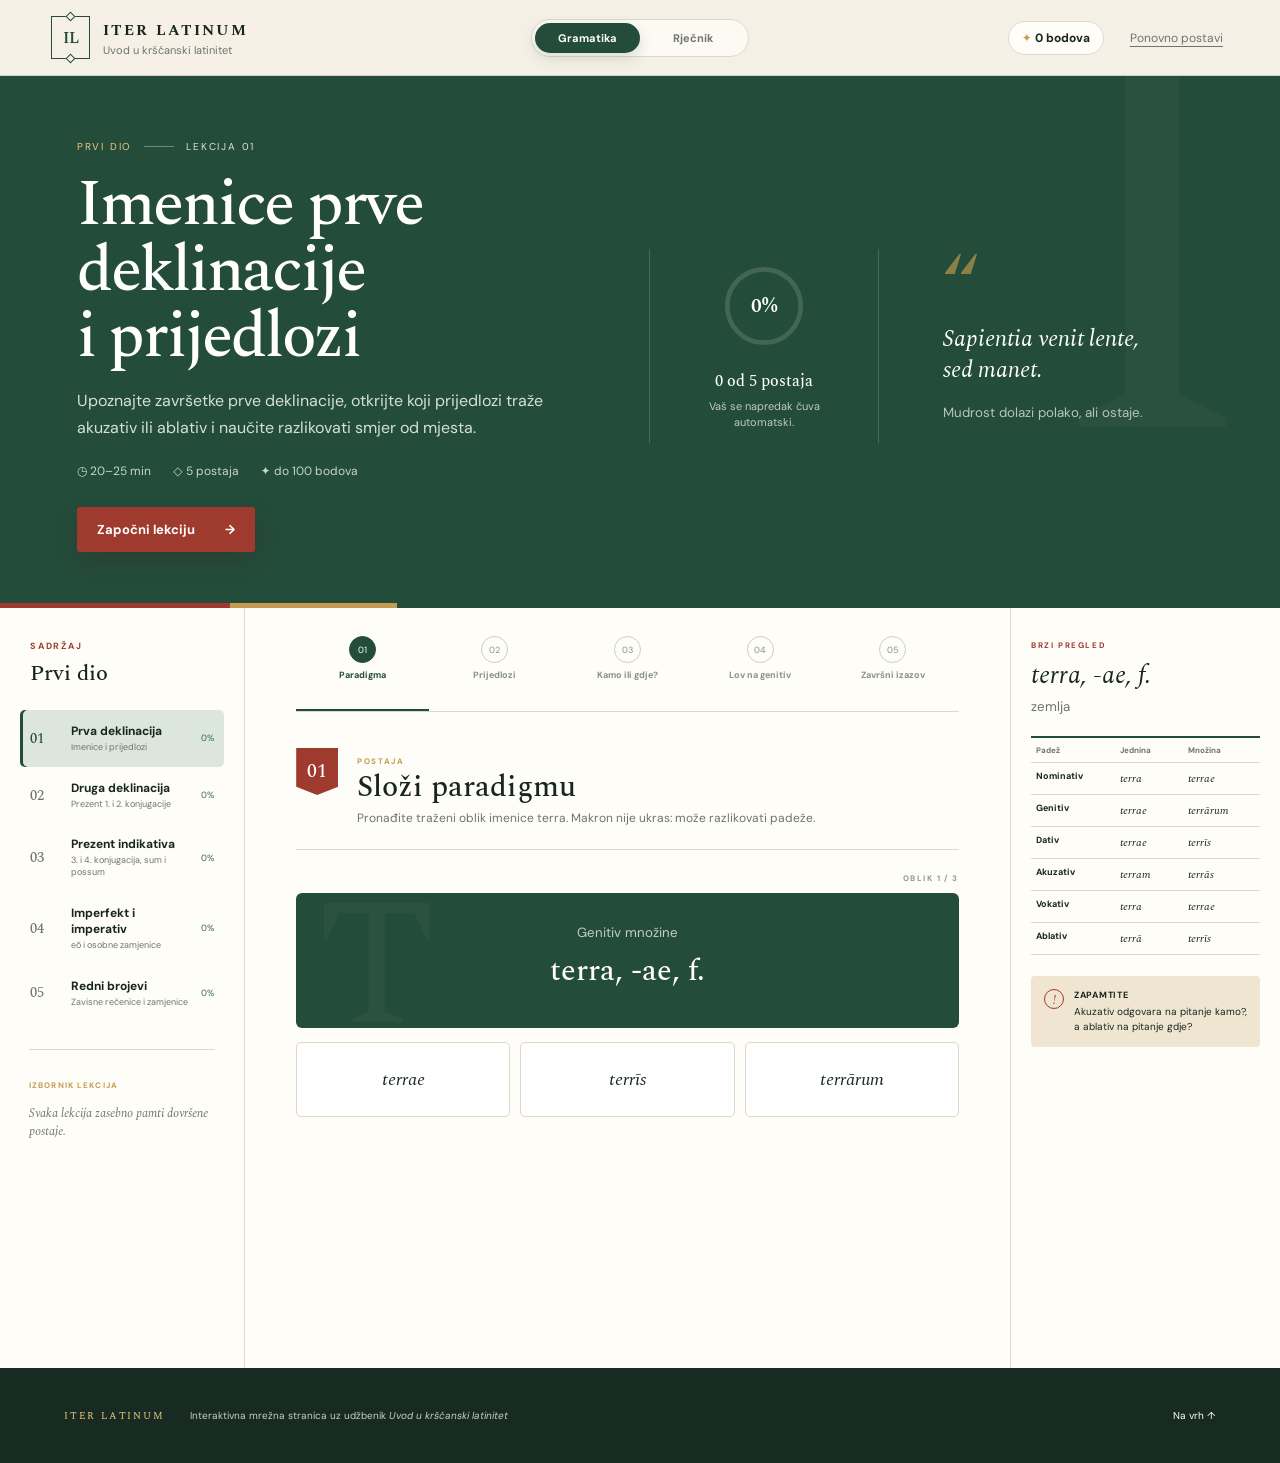
==== commit 29042251: "Add vocabulary flashcards for lessons 1–5" ====
--- a/index.html
+++ b/index.html
@@ -1 +1 @@
-<!DOCTYPE html><!--ljGuCuyejLoNdjsLOMZBx--><html lang="hr"><head><meta charSet="utf-8"/><meta name="viewport" content="width=device-width, initial-scale=1"/><link rel="stylesheet" href="/_next/static/css/879937ef3b23c446.css" data-precedence="next"/><link rel="preload" as="script" fetchPriority="low" href="/_next/static/chunks/webpack-4a462cecab786e93.js"/><script src="/_next/static/chunks/4bd1b696-c023c6e3521b1417.js" async=""></script><script src="/_next/static/chunks/255-a70cfdedd3f61710.js" async=""></script><script src="/_next/static/chunks/main-app-75696d86c3673e4f.js" async=""></script><script src="/_next/static/chunks/app/page-c515827b97a727e7.js" async=""></script><title>Iter Latinum — Uvod u kršćanski latinitet</title><meta name="description" content="Interaktivne vježbe uz priručnik Uvod u kršćanski latinitet"/><meta name="robots" content="noindex, nofollow, noarchive"/><script src="/_next/static/chunks/polyfills-42372ed130431b0a.js" noModule=""></script></head><body><div hidden=""><!--$--><!--/$--></div><main><header class="topbar"><a class="brand" href="#vrh" aria-label="Iter Latinum — naslovnica"><span class="brand-mark">IL</span><span><b>ITER LATINUM</b><small>Uvod u kršćanski latinitet</small></span></a><div class="top-actions"><span class="xp-pill"><span>✦</span> <!-- -->0<!-- --> bodova</span><button class="text-button">Ponovno postavi</button></div></header><section class="lesson-hero lesson-1" id="vrh" data-roman="I"><div class="hero-copy"><div class="eyebrow"><span>PRVI DIO</span><i></i>LEKCIJA <!-- -->01</div><h1>Imenice prve deklinacije<br/>i prijedlozi</h1><p>Upoznajte završetke prve deklinacije, otkrijte koji prijedlozi traže akuzativ ili ablativ i naučite razlikovati smjer od mjesta.</p><div class="hero-meta"><span>◷ <!-- -->20–25 min</span><span>◇ 5 postaja</span><span>✦ do 100 bodova</span></div><button class="primary">Započni lekciju<span>→</span></button></div><div class="hero-progress"><div class="progress-ring" aria-label="Napredak 0%"><svg viewBox="0 0 76 76" aria-hidden="true"><circle class="ring-track" cx="38" cy="38" r="31"></circle><circle class="ring-value" cx="38" cy="38" r="31" stroke-dasharray="194.77874452256717" stroke-dashoffset="194.77874452256717"></circle></svg><strong>0<!-- -->%</strong></div><div><b>0<!-- --> od 5 postaja</b><span>Vaš se napredak čuva automatski.</span></div></div><div class="hero-quote" aria-label="Latinska izreka"><span>“</span><p>Sapientia venit lente,<br/>sed manet.</p><small>Mudrost dolazi polako, ali ostaje.</small></div></section><section class="workspace" id="radni-prostor"><aside class="lesson-nav" aria-label="Lekcije"><div class="nav-heading"><span>SADRŽAJ</span><b>Prvi dio</b></div><button class="lesson-link active" aria-current="page"><span>01</span><div><b>Prva deklinacija</b><small>Imenice i prijedlozi</small></div><i>0<!-- -->%</i></button><button class="lesson-link "><span>02</span><div><b>Druga deklinacija</b><small>Prezent 1. i 2. konjugacije</small></div><i>0<!-- -->%</i></button><button class="lesson-link "><span>03</span><div><b>Prezent indikativa</b><small>3. i 4. konjugacija, sum i possum</small></div><i>0<!-- -->%</i></button><button class="lesson-link "><span>04</span><div><b>Imperfekt i imperativ</b><small>eō i osobne zamjenice</small></div><i>0<!-- -->%</i></button><button class="lesson-link "><span>05</span><div><b>Redni brojevi</b><small>Zavisne rečenice i zamjenice</small></div><i>0<!-- -->%</i></button><div class="coming"><span>IZBORNIK LEKCIJA</span><p>Svaka lekcija zasebno pamti dovršene postaje.</p></div></aside><div class="learning-area"><div class="station-tabs" role="tablist" aria-label="Postaje 1. lekcije"><button class="active " role="tab" aria-selected="true"><span>01</span><b>Paradigma</b></button><button class=" " role="tab" aria-selected="false"><span>02</span><b>Prijedlozi</b></button><button class=" " role="tab" aria-selected="false"><span>03</span><b>Kamo ili gdje?</b></button><button class=" " role="tab" aria-selected="false"><span>04</span><b>Lov na genitiv</b></button><button class=" " role="tab" aria-selected="false"><span>05</span><b>Završni izazov</b></button></div><article class="activity-card"><div class="activity-intro"><span>01</span><div><small>POSTAJA</small><h2>Složi paradigmu</h2><p>Pronađite traženi oblik imenice terra. Makron nije ukras: može razlikovati padeže.</p></div></div><div class="question-count">OBLIK<!-- --> <!-- -->1<!-- --> / <!-- -->3</div><div class="prompt-panel"><small>Genitiv množine</small><h3>terra, -ae, f.</h3></div><div class="answer-grid three"><button class=""><i>terrae</i></button><button class=""><i>terrīs</i></button><button class=""><i>terrārum</i></button></div></article></div><aside class="reference-panel"><div class="reference-top"><span>BRZI PREGLED</span><b>terra, -ae, f.</b><small>zemlja</small></div><div class="mini-table"><div class="mini-head"><span>Padež</span><span>Jednina</span><span>Množina</span></div><div><b>Nominativ</b><i>terra</i><i>terrae</i></div><div><b>Genitiv</b><i>terrae</i><i>terrārum</i></div><div><b>Dativ</b><i>terrae</i><i>terrīs</i></div><div><b>Akuzativ</b><i>terram</i><i>terrās</i></div><div><b>Vokativ</b><i>terra</i><i>terrae</i></div><div><b>Ablativ</b><i>terrā</i><i>terrīs</i></div></div><div class="rule-card"><span>!</span><p><b>Zapamtite</b>Akuzativ odgovara na pitanje kamo?, a ablativ na pitanje gdje?</p></div></aside></section><footer><span>ITER LATINUM</span><p>Interaktivna mrežna stranica uz udžbenik <i>Uvod u kršćanski latinitet</i></p><a href="#vrh">Na vrh ↑</a></footer></main><!--$--><!--/$--><script src="/_next/static/chunks/webpack-4a462cecab786e93.js" id="_R_" async=""></script><script>(self.__next_f=self.__next_f||[]).push([0])</script><script>self.__next_f.push([1,"1:\"$Sreact.fragment\"\n2:I[9766,[],\"\"]\n3:I[8924,[],\"\"]\n4:I[1959,[],\"ClientPageRoot\"]\n5:I[8598,[\"974\",\"static/chunks/app/page-c515827b97a727e7.js\"],\"default\"]\n8:I[4431,[],\"OutletBoundary\"]\na:I[5278,[],\"AsyncMetadataOutlet\"]\nc:I[4431,[],\"ViewportBoundary\"]\ne:I[4431,[],\"MetadataBoundary\"]\nf:\"$Sreact.suspense\"\n11:I[7150,[],\"\"]\n:HL[\"/_next/static/css/879937ef3b23c446.css\",\"style\"]\n"])</script><script>self.__next_f.push([1,"0:{\"P\":null,\"b\":\"ljGuCuyejLoNdjsLOMZBx\",\"p\":\"\",\"c\":[\"\",\"\"],\"i\":false,\"f\":[[[\"\",{\"children\":[\"__PAGE__\",{}]},\"$undefined\",\"$undefined\",true],[\"\",[\"$\",\"$1\",\"c\",{\"children\":[[[\"$\",\"link\",\"0\",{\"rel\":\"stylesheet\",\"href\":\"/_next/static/css/879937ef3b23c446.css\",\"precedence\":\"next\",\"crossOrigin\":\"$undefined\",\"nonce\":\"$undefined\"}]],[\"$\",\"html\",null,{\"lang\":\"hr\",\"children\":[\"$\",\"body\",null,{\"children\":[\"$\",\"$L2\",null,{\"parallelRouterKey\":\"children\",\"error\":\"$undefined\",\"errorStyles\":\"$undefined\",\"errorScripts\":\"$undefined\",\"template\":[\"$\",\"$L3\",null,{}],\"templateStyles\":\"$undefined\",\"templateScripts\":\"$undefined\",\"notFound\":[[[\"$\",\"title\",null,{\"children\":\"404: This page could not be found.\"}],[\"$\",\"div\",null,{\"style\":{\"fontFamily\":\"system-ui,\\\"Segoe UI\\\",Roboto,Helvetica,Arial,sans-serif,\\\"Apple Color Emoji\\\",\\\"Segoe UI Emoji\\\"\",\"height\":\"100vh\",\"textAlign\":\"center\",\"display\":\"flex\",\"flexDirection\":\"column\",\"alignItems\":\"center\",\"justifyContent\":\"center\"},\"children\":[\"$\",\"div\",null,{\"children\":[[\"$\",\"style\",null,{\"dangerouslySetInnerHTML\":{\"__html\":\"body{color:#000;background:#fff;margin:0}.next-error-h1{border-right:1px solid rgba(0,0,0,.3)}@media (prefers-color-scheme:dark){body{color:#fff;background:#000}.next-error-h1{border-right:1px solid rgba(255,255,255,.3)}}\"}}],[\"$\",\"h1\",null,{\"className\":\"next-error-h1\",\"style\":{\"display\":\"inline-block\",\"margin\":\"0 20px 0 0\",\"padding\":\"0 23px 0 0\",\"fontSize\":24,\"fontWeight\":500,\"verticalAlign\":\"top\",\"lineHeight\":\"49px\"},\"children\":404}],[\"$\",\"div\",null,{\"style\":{\"display\":\"inline-block\"},\"children\":[\"$\",\"h2\",null,{\"style\":{\"fontSize\":14,\"fontWeight\":400,\"lineHeight\":\"49px\",\"margin\":0},\"children\":\"This page could not be found.\"}]}]]}]}]],[]],\"forbidden\":\"$undefined\",\"unauthorized\":\"$undefined\"}]}]}]]}],{\"children\":[\"__PAGE__\",[\"$\",\"$1\",\"c\",{\"children\":[[\"$\",\"$L4\",null,{\"Component\":\"$5\",\"searchParams\":{},\"params\":{},\"promises\":[\"$@6\",\"$@7\"]}],null,[\"$\",\"$L8\",null,{\"children\":[\"$L9\",[\"$\",\"$La\",null,{\"promise\":\"$@b\"}]]}]]}],{},null,false]},null,false],[\"$\",\"$1\",\"h\",{\"children\":[null,[[\"$\",\"$Lc\",null,{\"children\":\"$Ld\"}],null],[\"$\",\"$Le\",null,{\"children\":[\"$\",\"div\",null,{\"hidden\":true,\"children\":[\"$\",\"$f\",null,{\"fallback\":null,\"children\":\"$L10\"}]}]}]]}],false]],\"m\":\"$undefined\",\"G\":[\"$11\",[]],\"s\":false,\"S\":true}\n"])</script><script>self.__next_f.push([1,"6:{}\n7:\"$0:f:0:1:2:children:1:props:children:0:props:params\"\n"])</script><script>self.__next_f.push([1,"d:[[\"$\",\"meta\",\"0\",{\"charSet\":\"utf-8\"}],[\"$\",\"meta\",\"1\",{\"name\":\"viewport\",\"content\":\"width=device-width, initial-scale=1\"}]]\n9:null\n"])</script><script>self.__next_f.push([1,"b:{\"metadata\":[[\"$\",\"title\",\"0\",{\"children\":\"Iter Latinum — Uvod u kršćanski latinitet\"}],[\"$\",\"meta\",\"1\",{\"name\":\"description\",\"content\":\"Interaktivne vježbe uz priručnik Uvod u kršćanski latinitet\"}],[\"$\",\"meta\",\"2\",{\"name\":\"robots\",\"content\":\"noindex, nofollow, noarchive\"}]],\"error\":null,\"digest\":\"$undefined\"}\n"])</script><script>self.__next_f.push([1,"10:\"$b:metadata\"\n"])</script></body></html>+<!DOCTYPE html><!--wFledBEWPjdefGLjbVBEf--><html lang="hr"><head><meta charSet="utf-8"/><meta name="viewport" content="width=device-width, initial-scale=1"/><link rel="stylesheet" href="/_next/static/css/b64ed37f8b264e81.css" data-precedence="next"/><link rel="preload" as="script" fetchPriority="low" href="/_next/static/chunks/webpack-4a462cecab786e93.js"/><script src="/_next/static/chunks/4bd1b696-c023c6e3521b1417.js" async=""></script><script src="/_next/static/chunks/255-a70cfdedd3f61710.js" async=""></script><script src="/_next/static/chunks/main-app-75696d86c3673e4f.js" async=""></script><script src="/_next/static/chunks/app/page-e83fb2618c4fc6be.js" async=""></script><title>Iter Latinum — Uvod u kršćanski latinitet</title><meta name="description" content="Interaktivne gramatičke vježbe i rječnik uz udžbenik Uvod u kršćanski latinitet"/><meta name="robots" content="noindex, nofollow, noarchive"/><script src="/_next/static/chunks/polyfills-42372ed130431b0a.js" noModule=""></script></head><body><div hidden=""><!--$--><!--/$--></div><main class="grammar-mode"><header class="topbar"><a class="brand" href="#vrh" aria-label="Iter Latinum — naslovnica"><span class="brand-mark">IL</span><span><b>ITER LATINUM</b><small>Uvod u kršćanski latinitet</small></span></a><nav class="mode-switch" aria-label="Dijelovi stranice"><button class="active">Gramatika</button><button class="">Rječnik</button></nav><div class="top-actions"><span class="xp-pill"><span>✦</span> <!-- -->0<!-- --> bodova</span><button class="text-button">Ponovno postavi</button></div></header><section class="lesson-hero lesson-1" id="vrh" data-roman="I"><div class="hero-copy"><div class="eyebrow"><span>PRVI DIO</span><i></i>LEKCIJA <!-- -->01</div><h1>Imenice prve deklinacije<br/>i prijedlozi</h1><p>Upoznajte završetke prve deklinacije, otkrijte koji prijedlozi traže akuzativ ili ablativ i naučite razlikovati smjer od mjesta.</p><div class="hero-meta"><span>◷ <!-- -->20–25 min</span><span>◇ 5 postaja</span><span>✦ do 100 bodova</span></div><button class="primary">Započni lekciju<span>→</span></button></div><div class="hero-progress"><div class="progress-ring" aria-label="Napredak 0%"><svg viewBox="0 0 76 76" aria-hidden="true"><circle class="ring-track" cx="38" cy="38" r="31"></circle><circle class="ring-value" cx="38" cy="38" r="31" stroke-dasharray="194.77874452256717" stroke-dashoffset="194.77874452256717"></circle></svg><strong>0<!-- -->%</strong></div><div><b>0<!-- --> od 5 postaja</b><span>Vaš se napredak čuva automatski.</span></div></div><div class="hero-quote" aria-label="Latinska izreka"><span>“</span><p>Sapientia venit lente,<br/>sed manet.</p><small>Mudrost dolazi polako, ali ostaje.</small></div></section><section class="workspace" id="radni-prostor"><aside class="lesson-nav" aria-label="Lekcije"><div class="nav-heading"><span>SADRŽAJ</span><b>Prvi dio</b></div><button class="lesson-link active" aria-current="page"><span>01</span><div><b>Prva deklinacija</b><small>Imenice i prijedlozi</small></div><i>0<!-- -->%</i></button><button class="lesson-link "><span>02</span><div><b>Druga deklinacija</b><small>Prezent 1. i 2. konjugacije</small></div><i>0<!-- -->%</i></button><button class="lesson-link "><span>03</span><div><b>Prezent indikativa</b><small>3. i 4. konjugacija, sum i possum</small></div><i>0<!-- -->%</i></button><button class="lesson-link "><span>04</span><div><b>Imperfekt i imperativ</b><small>eō i osobne zamjenice</small></div><i>0<!-- -->%</i></button><button class="lesson-link "><span>05</span><div><b>Redni brojevi</b><small>Zavisne rečenice i zamjenice</small></div><i>0<!-- -->%</i></button><div class="coming"><span>IZBORNIK LEKCIJA</span><p>Svaka lekcija zasebno pamti dovršene postaje.</p></div></aside><div class="learning-area"><div class="station-tabs" role="tablist" aria-label="Postaje 1. lekcije"><button class="active " role="tab" aria-selected="true"><span>01</span><b>Paradigma</b></button><button class=" " role="tab" aria-selected="false"><span>02</span><b>Prijedlozi</b></button><button class=" " role="tab" aria-selected="false"><span>03</span><b>Kamo ili gdje?</b></button><button class=" " role="tab" aria-selected="false"><span>04</span><b>Lov na genitiv</b></button><button class=" " role="tab" aria-selected="false"><span>05</span><b>Završni izazov</b></button></div><article class="activity-card"><div class="activity-intro"><span>01</span><div><small>POSTAJA</small><h2>Složi paradigmu</h2><p>Pronađite traženi oblik imenice terra. Makron nije ukras: može razlikovati padeže.</p></div></div><div class="question-count">OBLIK<!-- --> <!-- -->1<!-- --> / <!-- -->3</div><div class="prompt-panel"><small>Genitiv množine</small><h3>terra, -ae, f.</h3></div><div class="answer-grid three"><button class=""><i>terrae</i></button><button class=""><i>terrīs</i></button><button class=""><i>terrārum</i></button></div></article></div><aside class="reference-panel"><div class="reference-top"><span>BRZI PREGLED</span><b>terra, -ae, f.</b><small>zemlja</small></div><div class="mini-table"><div class="mini-head"><span>Padež</span><span>Jednina</span><span>Množina</span></div><div><b>Nominativ</b><i>terra</i><i>terrae</i></div><div><b>Genitiv</b><i>terrae</i><i>terrārum</i></div><div><b>Dativ</b><i>terrae</i><i>terrīs</i></div><div><b>Akuzativ</b><i>terram</i><i>terrās</i></div><div><b>Vokativ</b><i>terra</i><i>terrae</i></div><div><b>Ablativ</b><i>terrā</i><i>terrīs</i></div></div><div class="rule-card"><span>!</span><p><b>Zapamtite</b>Akuzativ odgovara na pitanje kamo?, a ablativ na pitanje gdje?</p></div></aside></section><footer><span>ITER LATINUM</span><p>Interaktivna mrežna stranica uz udžbenik <i>Uvod u kršćanski latinitet</i></p><a href="#vrh">Na vrh ↑</a></footer></main><!--$--><!--/$--><script src="/_next/static/chunks/webpack-4a462cecab786e93.js" id="_R_" async=""></script><script>(self.__next_f=self.__next_f||[]).push([0])</script><script>self.__next_f.push([1,"1:\"$Sreact.fragment\"\n2:I[9766,[],\"\"]\n3:I[8924,[],\"\"]\n4:I[1959,[],\"ClientPageRoot\"]\n5:I[162,[\"974\",\"static/chunks/app/page-e83fb2618c4fc6be.js\"],\"default\"]\n8:I[4431,[],\"OutletBoundary\"]\na:I[5278,[],\"AsyncMetadataOutlet\"]\nc:I[4431,[],\"ViewportBoundary\"]\ne:I[4431,[],\"MetadataBoundary\"]\nf:\"$Sreact.suspense\"\n11:I[7150,[],\"\"]\n:HL[\"/_next/static/css/b64ed37f8b264e81.css\",\"style\"]\n"])</script><script>self.__next_f.push([1,"0:{\"P\":null,\"b\":\"wFledBEWPjdefGLjbVBEf\",\"p\":\"\",\"c\":[\"\",\"\"],\"i\":false,\"f\":[[[\"\",{\"children\":[\"__PAGE__\",{}]},\"$undefined\",\"$undefined\",true],[\"\",[\"$\",\"$1\",\"c\",{\"children\":[[[\"$\",\"link\",\"0\",{\"rel\":\"stylesheet\",\"href\":\"/_next/static/css/b64ed37f8b264e81.css\",\"precedence\":\"next\",\"crossOrigin\":\"$undefined\",\"nonce\":\"$undefined\"}]],[\"$\",\"html\",null,{\"lang\":\"hr\",\"children\":[\"$\",\"body\",null,{\"children\":[\"$\",\"$L2\",null,{\"parallelRouterKey\":\"children\",\"error\":\"$undefined\",\"errorStyles\":\"$undefined\",\"errorScripts\":\"$undefined\",\"template\":[\"$\",\"$L3\",null,{}],\"templateStyles\":\"$undefined\",\"templateScripts\":\"$undefined\",\"notFound\":[[[\"$\",\"title\",null,{\"children\":\"404: This page could not be found.\"}],[\"$\",\"div\",null,{\"style\":{\"fontFamily\":\"system-ui,\\\"Segoe UI\\\",Roboto,Helvetica,Arial,sans-serif,\\\"Apple Color Emoji\\\",\\\"Segoe UI Emoji\\\"\",\"height\":\"100vh\",\"textAlign\":\"center\",\"display\":\"flex\",\"flexDirection\":\"column\",\"alignItems\":\"center\",\"justifyContent\":\"center\"},\"children\":[\"$\",\"div\",null,{\"children\":[[\"$\",\"style\",null,{\"dangerouslySetInnerHTML\":{\"__html\":\"body{color:#000;background:#fff;margin:0}.next-error-h1{border-right:1px solid rgba(0,0,0,.3)}@media (prefers-color-scheme:dark){body{color:#fff;background:#000}.next-error-h1{border-right:1px solid rgba(255,255,255,.3)}}\"}}],[\"$\",\"h1\",null,{\"className\":\"next-error-h1\",\"style\":{\"display\":\"inline-block\",\"margin\":\"0 20px 0 0\",\"padding\":\"0 23px 0 0\",\"fontSize\":24,\"fontWeight\":500,\"verticalAlign\":\"top\",\"lineHeight\":\"49px\"},\"children\":404}],[\"$\",\"div\",null,{\"style\":{\"display\":\"inline-block\"},\"children\":[\"$\",\"h2\",null,{\"style\":{\"fontSize\":14,\"fontWeight\":400,\"lineHeight\":\"49px\",\"margin\":0},\"children\":\"This page could not be found.\"}]}]]}]}]],[]],\"forbidden\":\"$undefined\",\"unauthorized\":\"$undefined\"}]}]}]]}],{\"children\":[\"__PAGE__\",[\"$\",\"$1\",\"c\",{\"children\":[[\"$\",\"$L4\",null,{\"Component\":\"$5\",\"searchParams\":{},\"params\":{},\"promises\":[\"$@6\",\"$@7\"]}],null,[\"$\",\"$L8\",null,{\"children\":[\"$L9\",[\"$\",\"$La\",null,{\"promise\":\"$@b\"}]]}]]}],{},null,false]},null,false],[\"$\",\"$1\",\"h\",{\"children\":[null,[[\"$\",\"$Lc\",null,{\"children\":\"$Ld\"}],null],[\"$\",\"$Le\",null,{\"children\":[\"$\",\"div\",null,{\"hidden\":true,\"children\":[\"$\",\"$f\",null,{\"fallback\":null,\"children\":\"$L10\"}]}]}]]}],false]],\"m\":\"$undefined\",\"G\":[\"$11\",[]],\"s\":false,\"S\":true}\n"])</script><script>self.__next_f.push([1,"6:{}\n7:\"$0:f:0:1:2:children:1:props:children:0:props:params\"\n"])</script><script>self.__next_f.push([1,"d:[[\"$\",\"meta\",\"0\",{\"charSet\":\"utf-8\"}],[\"$\",\"meta\",\"1\",{\"name\":\"viewport\",\"content\":\"width=device-width, initial-scale=1\"}]]\n9:null\n"])</script><script>self.__next_f.push([1,"b:{\"metadata\":[[\"$\",\"title\",\"0\",{\"children\":\"Iter Latinum — Uvod u kršćanski latinitet\"}],[\"$\",\"meta\",\"1\",{\"name\":\"description\",\"content\":\"Interaktivne gramatičke vježbe i rječnik uz udžbenik Uvod u kršćanski latinitet\"}],[\"$\",\"meta\",\"2\",{\"name\":\"robots\",\"content\":\"noindex, nofollow, noarchive\"}]],\"error\":null,\"digest\":\"$undefined\"}\n"])</script><script>self.__next_f.push([1,"10:\"$b:metadata\"\n"])</script></body></html>
--- a/_next/static/css/b64ed37f8b264e81.css
+++ b/_next/static/css/b64ed37f8b264e81.css
@@ -0,0 +1 @@
+@import url("https://fonts.googleapis.com/css2?family=DM+Sans:wght@400;500;600;700&family=Spectral:ital,wght@0,400;0,500;0,600;1,400&display=swap");:root{--ink:#17261f;--green:#244c3b;--green-2:#376b55;--red:#9f3a2e;--gold:#c59b52;--cream:#f5f0e6;--paper:#fffdf8;--sage:#dce6dc;--line:#ded8ca;--muted:#6d756f;--shadow:0 18px 55px rgba(39,48,40,.09)}*{box-sizing:border-box}html{scroll-behavior:smooth}body{margin:0;color:var(--ink);background:var(--cream);font-family:DM Sans,system-ui,sans-serif}button,input{font:inherit}button{color:inherit}body:before{content:"";position:fixed;inset:0;pointer-events:none;opacity:.34;z-index:-1;background-image:radial-gradient(circle at 20% 10%,rgba(255,255,255,.9),transparent 27%),repeating-linear-gradient(90deg,rgba(36,76,59,.025),rgba(36,76,59,.025) 1px,transparent 0,transparent 32px)}.topbar{height:76px;padding:0 clamp(22px,4vw,64px);justify-content:space-between;border-bottom:1px solid rgba(36,76,59,.18);background:rgba(245,240,230,.9);-webkit-backdrop-filter:blur(14px);backdrop-filter:blur(14px);position:-webkit-sticky;position:sticky;top:0;z-index:20}.brand,.topbar{display:flex;align-items:center}.brand{gap:13px;color:var(--ink);text-decoration:none}.brand-mark{display:grid;place-items:center;width:39px;height:43px;border:1px solid var(--green);color:var(--green);font-family:Spectral,serif;font-weight:600;position:relative}.brand-mark:after,.brand-mark:before{content:"";position:absolute;width:5px;height:5px;background:var(--cream);border:1px solid var(--green);transform:rotate(45deg)}.brand-mark:before{top:-4px}.brand-mark:after{bottom:-4px}.brand b{display:block;font-family:Spectral,serif;font-size:15px;letter-spacing:.14em}.brand small{display:block;color:var(--muted);font-size:11px;margin-top:1px}.top-actions{display:flex;align-items:center;gap:20px}.xp-pill{padding:8px 13px;background:var(--paper);border:1px solid var(--line);border-radius:99px;font-size:12px;font-weight:700}.xp-pill span{color:var(--gold)}.text-button{border:0;background:transparent;font-size:12px;color:var(--muted);cursor:pointer;text-decoration:underline;text-underline-offset:4px}.lesson-hero{min-height:450px;padding:64px clamp(24px,6vw,96px) 56px;color:white;background:var(--green);display:grid;grid-template-columns:minmax(0,1.6fr) minmax(230px,.65fr) minmax(260px,.7fr);grid-gap:clamp(30px,5vw,80px);gap:clamp(30px,5vw,80px);align-items:center;position:relative;overflow:hidden}.lesson-hero:before{content:attr(data-roman);position:absolute;right:1%;top:-120px;font-family:Spectral,serif;font-size:590px;line-height:1;color:rgba(255,255,255,.025)}.lesson-hero.lesson-2{background:#294b43}.lesson-hero.lesson-3{background:#31493d}.lesson-hero.lesson-4{background:#304942}.lesson-hero.lesson-5{background:#2e463a}.lesson-hero:after{content:"";position:absolute;left:0;bottom:0;right:0;height:5px;background:linear-gradient(90deg,var(--red) 0 18%,var(--gold) 18% 31%,transparent 31%)}.hero-copy{position:relative;z-index:1}.eyebrow{display:flex;align-items:center;gap:12px;letter-spacing:.18em;font-size:10px;color:#d9e4dc}.eyebrow span{color:#f0c97e}.eyebrow i{width:30px;height:1px;background:rgba(255,255,255,.35)}.hero-copy h1{margin:20px 0 12px;font:500 clamp(38px,5vw,64px)/1.03 Spectral,serif;letter-spacing:-.035em}.hero-copy>p{max-width:690px;color:#d6e0da;font-size:16px;line-height:1.7}.hero-meta{display:flex;flex-wrap:wrap;gap:22px;color:#c8d5ce;font-size:12px;margin:22px 0 28px}.hero-meta span{display:flex;align-items:center;gap:7px}.primary{border:0;border-radius:3px;padding:14px 20px;background:var(--red);color:white;font-weight:700;font-size:13px;display:inline-flex;align-items:center;gap:30px;cursor:pointer;box-shadow:0 8px 25px rgba(65,19,15,.2);transition:transform .2s,background .2s}.primary:hover{transform:translateY(-2px);background:#ad4437}.primary:disabled{opacity:.45;cursor:not-allowed;transform:none}.hero-progress{border-left:1px solid rgba(255,255,255,.16);border-right:1px solid rgba(255,255,255,.16);padding:12px clamp(24px,3vw,46px);text-align:center;position:relative;z-index:1}.hero-progress .progress-ring{margin:0 auto 18px}.hero-progress b,.hero-progress span{display:block}.hero-progress b{font:500 16px Spectral,serif}.hero-progress span{margin-top:6px;color:#bdcbc3;font-size:11px;line-height:1.45}.progress-ring{width:90px;height:90px;position:relative;display:grid;place-items:center}.progress-ring svg{position:absolute;inset:0;transform:rotate(-90deg)}.progress-ring circle{fill:none;stroke-width:4}.ring-track{stroke:rgba(255,255,255,.14)}.ring-value{stroke:var(--gold);stroke-linecap:round;transition:stroke-dashoffset .6s}.progress-ring strong{font:600 20px Spectral,serif}.hero-quote{position:relative;z-index:1}.hero-quote>span{font:80px/.5 Spectral,serif;color:var(--gold);opacity:.65}.hero-quote p{font:italic 23px/1.35 Spectral,serif;margin:5px 0 15px}.hero-quote small{color:#b7c5bd;line-height:1.5}.workspace{width:min(1550px,100%);margin:0 auto;display:grid;grid-template-columns:245px minmax(460px,1fr) 270px;align-items:start;background:var(--paper);min-height:760px;box-shadow:var(--shadow);scroll-margin-top:76px}.lesson-nav{border-right:1px solid var(--line);min-height:760px;padding:32px 20px;position:-webkit-sticky;position:sticky;top:76px}.nav-heading{padding:0 10px 20px}.nav-heading span{display:block;color:var(--red);font-size:9px;letter-spacing:.2em;font-weight:700}.nav-heading b{display:block;margin-top:5px;font:500 22px Spectral,serif}.lesson-link{width:100%;display:grid;grid-template-columns:31px 1fr auto;grid-gap:10px;gap:10px;align-items:center;padding:13px 10px;border:0;border-radius:5px;text-align:left;background:transparent;cursor:pointer;transition:background .2s,box-shadow .2s}.lesson-link:hover{background:#edf1e9}.lesson-link>span{font:500 14px Spectral,serif;color:var(--muted)}.lesson-link b,.lesson-link small{display:block}.lesson-link b{font-size:12px}.lesson-link small{font-size:9px;color:var(--muted);margin-top:3px;line-height:1.3}.lesson-link i{font-style:normal;font-size:9px;color:var(--green-2)}.lesson-link.active{background:var(--sage);box-shadow:inset 3px 0 var(--green)}.lesson-link.active>span{color:var(--green)}.coming{margin:28px 9px;border-top:1px solid var(--line);padding-top:22px}.coming span{font-size:8px;font-weight:700;color:var(--gold);letter-spacing:.14em}.coming p{color:var(--muted);font:italic 12px/1.5 Spectral,serif}.learning-area{min-width:0;padding:28px clamp(24px,4vw,58px) 70px}.station-tabs{display:grid;grid-template-columns:repeat(5,1fr);border-bottom:1px solid var(--line);margin-bottom:36px}.station-tabs button{border:0;border-bottom:2px solid transparent;background:transparent;padding:0 4px 14px;cursor:pointer;color:#88908b;display:flex;flex-direction:column;align-items:center;gap:7px;min-width:0}.station-tabs button span{display:grid;place-items:center;width:27px;height:27px;border:1px solid #c9cdc8;border-radius:50%;font-size:9px}.station-tabs button b{min-height:25px;font-size:9px;line-height:1.25;text-align:center}.station-tabs button.active{color:var(--green);border-bottom-color:var(--green)}.station-tabs button.active span{background:var(--green);border-color:var(--green);color:white}.station-tabs button.done span{background:var(--gold);border-color:var(--gold);color:white}.activity-card{max-width:740px;margin:0 auto}.activity-intro{display:grid;grid-template-columns:44px 1fr;grid-gap:17px;gap:17px;border-bottom:1px solid var(--line);padding-bottom:22px;margin-bottom:23px}.activity-intro>span{display:grid;place-items:center;width:42px;height:47px;background:var(--red);color:white;font:500 19px Spectral,serif;-webkit-clip-path:polygon(0 0,100% 0,100% 82%,50% 100%,0 82%);clip-path:polygon(0 0,100% 0,100% 82%,50% 100%,0 82%)}.activity-intro small{color:var(--gold);font-size:8px;font-weight:700;letter-spacing:.2em}.activity-intro h2{font:500 30px/1.1 Spectral,serif;margin:2px 0 5px}.activity-intro p{margin:0;color:var(--muted);line-height:1.5;font-size:12px}.question-count{text-align:right;color:#929892;font-size:8px;letter-spacing:.18em;font-weight:700;margin-bottom:10px}.prompt-panel{padding:28px;background:var(--green);color:white;text-align:center;border-radius:6px;position:relative;overflow:hidden}.prompt-panel:before{content:"T";position:absolute;font:180px/1 Spectral,serif;color:rgba(255,255,255,.035);left:3%;top:-15px}.prompt-panel small{color:#c2cec7}.prompt-panel h3{font:500 30px Spectral,serif;margin:6px 0}.prompt-panel p{margin:0;font:italic 16px Spectral,serif;color:#e4ebe6}.answer-grid{display:grid;grid-gap:10px;gap:10px;margin-top:14px}.answer-grid.three{grid-template-columns:repeat(3,1fr)}.answer-grid.two{grid-template-columns:repeat(2,1fr)}.answer-grid button{min-height:75px;border:1px solid var(--line);background:#fff;border-radius:5px;cursor:pointer;display:flex;flex-direction:column;align-items:center;justify-content:center;transition:border .2s,transform .2s,background .2s;padding:10px}.answer-grid button:hover{border-color:var(--green);transform:translateY(-2px)}.answer-grid button.correct{border-color:var(--green-2);background:#e8f0e9;box-shadow:inset 0 0 0 1px var(--green-2)}.answer-grid button.wrong{border-color:var(--red);background:#f7ebe6}.answer-grid i{font:italic 18px/1.3 Spectral,serif}.answer-grid b{font:500 19px Spectral,serif}.answer-grid small{color:var(--muted);font-size:10px;margin-top:3px}.feedback{margin-top:14px;padding:12px 14px;border-radius:4px;font-size:11px;line-height:1.45;border-left:3px solid}.feedback b,.feedback span{display:block}.feedback span{margin-top:3px}.feedback.success{background:#e4efe6;color:#295641;border-color:#4e7d64}.feedback.try{background:#f6eae3;color:#7b362b;border-color:var(--red)}.continue{display:block;margin:13px 0 0 auto;border:0;background:transparent;color:var(--red);font-size:11px;font-weight:700;cursor:pointer}.already{font-size:10px;color:var(--green-2);text-align:center;margin-top:14px}.reading-block{margin:0 0 20px;padding:20px 22px;background:#efe8da;border-left:3px solid var(--gold);border-radius:4px}.reading-block span{color:var(--red);font-size:8px;font-weight:700;letter-spacing:.18em}.reading-block p{margin:8px 0 0;font:italic 16px/1.65 Spectral,serif}.result-chip{display:inline-block;margin:-8px 0 20px;padding:8px 13px;border:1px solid var(--line);border-radius:99px;font-size:11px}.fieldset-focus{margin:5px 0 12px;color:var(--muted);font:italic 13px Spectral,serif}.word-card{min-height:190px;padding:30px;background:var(--green);color:white;border-radius:7px;display:flex;flex-direction:column;justify-content:center;align-items:center;position:relative;overflow:hidden}.word-card:after,.word-card:before{content:"";position:absolute;width:120px;height:120px;border:1px solid rgba(255,255,255,.08);transform:rotate(45deg)}.word-card:before{left:-75px}.word-card:after{right:-75px}.word-card span{font-size:8px;letter-spacing:.2em;color:#cbd8d0}.word-card strong{font:italic 54px/1.1 Spectral,serif;margin:8px 0 4px}.word-card small{color:#cbd8d0}.door-grid{display:grid;grid-template-columns:repeat(3,1fr);grid-gap:9px;gap:9px;margin-top:14px}.door-grid button{min-height:116px;border:1px solid var(--line);border-radius:5px;background:white;display:flex;flex-direction:column;align-items:center;justify-content:center;cursor:pointer}.door-grid button>span{width:35px;height:35px;display:grid;place-items:center;border-radius:50%;color:white;background:var(--green);font:500 13px Spectral,serif}.door-grid button:nth-child(2)>span{background:var(--red)}.door-grid button:nth-child(3)>span{background:var(--gold)}.door-grid b{font-size:11px;margin-top:8px}.door-grid small{color:var(--muted);font-size:8px;margin-top:2px}.scene-card{min-height:210px;display:flex;flex-direction:column;justify-content:center;align-items:center;color:white;background:linear-gradient(160deg,#3c6d66,#244c3b);border-radius:7px;position:relative;overflow:hidden}.scene-card .water-lines{position:absolute;inset:0;opacity:.18;background:repeating-radial-gradient(ellipse at 50% 110%,transparent 0 28px,#fff 29px 30px)}.scene-card span{position:relative;font-size:11px;color:#cbd8d0}.scene-card strong{position:relative;font:italic 43px Spectral,serif;margin-top:7px}.scene-card:after{content:"↝";position:absolute;right:7%;bottom:5%;font-size:70px;color:rgba(255,255,255,.09)}.detective-card{background:#efe8da;min-height:230px;border-radius:7px;padding:35px;display:flex;flex-direction:column;align-items:center;justify-content:center;background-image:linear-gradient(rgba(107,91,66,.08) 1px,transparent 0);background-size:100% 31px}.detective-card>span{font-size:8px;letter-spacing:.18em;font-weight:700;color:var(--red)}.detective-card>div{display:flex;flex-wrap:wrap;justify-content:center;gap:8px;margin:22px 0 15px}.detective-card button{border:0;border-bottom:1px solid #806f58;background:transparent;padding:4px 3px;font:italic 25px Spectral,serif;cursor:pointer}.detective-card button:hover{color:var(--red)}.detective-card button.found{background:#f7d88e;border-radius:4px;border:0;padding:4px 8px}.detective-card small{color:var(--muted);font:italic 13px Spectral,serif}.final-list{display:grid;grid-gap:13px;gap:13px}.final-list fieldset{border:1px solid var(--line);border-radius:6px;padding:18px;margin:0}.final-list legend{font:500 15px/1.4 Spectral,serif;padding:0 8px}.final-list legend span{display:inline-grid;place-items:center;width:24px;height:24px;background:var(--green);color:white;border-radius:50%;font:600 10px DM Sans,sans-serif;margin-right:9px}.final-list fieldset>div{display:grid;grid-template-columns:repeat(3,1fr);grid-gap:7px;gap:7px;margin-top:10px}.final-list label{border:1px solid var(--line);border-radius:4px;padding:9px 10px;cursor:pointer;text-align:center}.final-list label.selected{background:var(--sage);border-color:var(--green)}.final-list input{position:absolute;opacity:0}.final-list i{font:italic 13px Spectral,serif}.submit{margin:18px 0 0 auto;display:flex}.completion{text-align:center;padding:30px 20px}.laurel{width:94px;height:94px;display:grid;place-items:center;margin:5px auto 20px;border:2px solid var(--gold);border-radius:50%;position:relative}.laurel:after,.laurel:before{content:"❧";position:absolute;color:var(--gold);font-size:28px}.laurel:before{left:-15px;transform:rotate(-45deg)}.laurel:after{right:-15px;transform:scaleX(-1) rotate(-45deg)}.laurel span{width:52px;height:52px;display:grid;place-items:center;border-radius:50%;background:var(--green);color:white;font-size:24px}.completion>small{color:var(--gold);font-weight:700;letter-spacing:.2em;font-size:8px}.completion h2{font:500 34px Spectral,serif;margin:7px 0}.completion>p{max-width:470px;margin:0 auto 22px;color:var(--muted);line-height:1.6;font-size:12px}.completion-score{margin:22px auto;max-width:370px;display:flex;align-items:center;justify-content:center;gap:20px;padding:17px;background:var(--green);color:white;border-radius:7px;text-align:left}.completion-score .progress-ring{width:70px;height:70px;flex:0 0 70px}.completion-score b,.completion-score span{display:block}.completion-score b{font:500 25px Spectral,serif}.completion-score span{color:#c9d6ce;font-size:10px;margin-top:4px}.reference-panel{border-left:1px solid var(--line);min-height:760px;padding:32px 20px;position:-webkit-sticky;position:sticky;top:76px}.reference-top span{display:block;color:var(--red);font-weight:700;font-size:8px;letter-spacing:.2em}.reference-top b{display:block;font:italic 25px Spectral,serif;margin-top:7px}.reference-top small{color:var(--muted)}.mini-table{margin-top:20px;border-top:2px solid var(--green)}.mini-table>div{display:grid;grid-template-columns:1.25fr 1fr 1fr;padding:7px 5px;border-bottom:1px solid var(--line);font-size:9px}.mini-table .mini-head{color:var(--muted);font-weight:700;font-size:8px}.mini-table i{font:italic 11px Spectral,serif}.rule-card{background:#f0e5d0;margin-top:21px;padding:13px;display:flex;gap:10px;align-items:flex-start;border-radius:4px}.rule-card>span{width:20px;height:20px;flex:0 0 20px;display:grid;place-items:center;border:1px solid var(--red);color:var(--red);border-radius:50%;font:italic 13px Spectral,serif}.rule-card p{margin:0;font-size:10px;line-height:1.45}.rule-card b{display:block;font-size:9px;text-transform:uppercase;letter-spacing:.08em;margin-bottom:3px}.vocab{margin-top:20px;border-top:1px solid var(--line)}.vocab summary{list-style:none;padding:14px 0;font-size:10px;font-weight:700;cursor:pointer}.vocab summary::-webkit-details-marker{display:none}.vocab summary span{float:right;color:var(--muted);font-weight:400}.vocab>div{display:flex;justify-content:space-between;border-top:1px dotted var(--line);padding:6px 0;font-size:10px}.vocab i{font:italic 12px Spectral,serif}.vocab>div span{color:var(--muted)}footer{min-height:95px;padding:25px clamp(24px,5vw,80px);background:#182b23;color:#c5d0c9;display:flex;align-items:center;gap:25px;font-size:10px}footer>span{color:#e8c77e;letter-spacing:.18em;font-family:Spectral,serif}footer p{margin:0;flex:1 1}footer a{color:white;text-decoration:none}.mode-switch{position:absolute;left:50%;transform:translateX(-50%);display:grid;grid-template-columns:repeat(2,1fr);padding:3px;border:1px solid var(--line);background:rgba(255,253,248,.78);border-radius:99px}.mode-switch button{min-width:105px;border:0;border-radius:99px;background:transparent;padding:8px 16px;color:var(--muted);cursor:pointer;font-size:11px;font-weight:700;transition:background .2s,color .2s,box-shadow .2s}.mode-switch button:first-child.active{color:white;background:var(--green);box-shadow:0 5px 14px rgba(36,76,59,.18)}.mode-switch button:last-child.active{color:white;background:#5d567b;box-shadow:0 5px 14px rgba(57,54,86,.2)}.vocab-top-pill{padding:8px 13px;border:1px solid #cbc7d6;border-radius:99px;color:#5d567b;background:#f6f3f8;font-size:10px;font-weight:700;letter-spacing:.04em}.vocabulary-mode{--vocab-ink:#28354e;--vocab-blue:#354865;--vocab-plum:#625575;--vocab-plum-2:#7c6888;--vocab-coral:#b65e55;--vocab-mist:#e7e5ee;--vocab-paper:#fbf9f5}.vocab-shell{min-height:calc(100vh - 76px);background:#f1ede7;color:#222d3e;scroll-margin-top:76px}.vocab-hero{min-height:410px;padding:58px clamp(28px,7vw,110px);display:grid;grid-template-columns:minmax(0,1.45fr) minmax(200px,.55fr) minmax(220px,.55fr);align-items:center;grid-gap:clamp(30px,6vw,90px);gap:clamp(30px,6vw,90px);color:white;background:linear-gradient(120deg,#283850,#3c4563 56%,#665474);position:relative;overflow:hidden}.vocab-hero:before{content:"LEXICON";position:absolute;left:-18px;bottom:-52px;color:rgba(255,255,255,.026);font:600 clamp(90px,14vw,210px)/1 DM Sans,sans-serif;letter-spacing:.05em}.vocab-hero:after{content:"";position:absolute;inset:0;opacity:.18;pointer-events:none;background:repeating-linear-gradient(125deg,transparent 0 42px,rgba(255,255,255,.08) 43px,transparent 44px)}.vocab-hero-copy,.vocab-hero-mark,.vocab-hero-summary{position:relative;z-index:1}.vocab-eyebrow{display:flex;align-items:center;gap:12px;color:#d2cfdf;font-size:9px;letter-spacing:.2em}.vocab-eyebrow span{color:#f0cc86}.vocab-eyebrow i{width:32px;height:1px;background:rgba(255,255,255,.35)}.vocab-hero h1{margin:20px 0 14px;font:500 clamp(42px,5vw,66px)/.98 Spectral,serif;letter-spacing:-.035em}.vocab-hero-copy>p{max-width:630px;margin:0;color:#d8dbe5;font-size:15px;line-height:1.7}.vocab-hero-mark{justify-self:center;display:grid;place-items:center;width:155px;height:190px;border:1px solid rgba(255,255,255,.24);background:rgba(255,255,255,.045);box-shadow:inset 0 0 0 10px rgba(255,255,255,.025)}.vocab-hero-mark:after,.vocab-hero-mark:before{content:"";position:absolute;width:8px;height:8px;border:1px solid #e8c47e;background:#3f4661;transform:rotate(45deg)}.vocab-hero-mark:before{top:-5px}.vocab-hero-mark:after{bottom:-5px}.vocab-hero-mark span{font:italic 92px/.8 Spectral,serif;color:#f0e6cf}.vocab-hero-mark i{margin-top:18px;color:#d6b97f;font:italic 14px Spectral,serif}.vocab-hero-summary{padding-left:32px;border-left:1px solid rgba(255,255,255,.18)}.vocab-hero-summary small,.vocab-hero-summary span,.vocab-hero-summary strong{display:block}.vocab-hero-summary small{color:#c8c7d7;font-size:8px;font-weight:700;letter-spacing:.18em}.vocab-hero-summary strong{margin:8px 0 0;color:#f3d28f;font:500 54px/1 Spectral,serif}.vocab-hero-summary>span{margin-top:7px;color:#d8d8e2;font-size:11px;line-height:1.45}.vocab-hero-summary>div{margin-top:24px;padding-top:16px;border-top:1px solid rgba(255,255,255,.14);color:#cfd1dd;font-size:10px}.vocab-hero-summary div b{color:white;font-size:14px;margin-right:5px}.vocab-results,.vocab-setup,.vocab-study{width:min(980px,calc(100% - 40px));margin:0 auto;background:var(--vocab-paper);box-shadow:0 20px 65px rgba(39,41,58,.1)}.vocab-setup{padding:45px clamp(28px,6vw,74px) 55px}.vocab-setup-heading{display:grid;grid-template-columns:52px 1fr;grid-gap:20px;gap:20px;padding-bottom:28px;border-bottom:1px solid var(--line)}.vocab-setup-heading>span{display:grid;place-items:center;width:50px;height:56px;color:white;background:var(--vocab-plum);font:500 19px Spectral,serif;-webkit-clip-path:polygon(0 0,100% 0,100% 82%,50% 100%,0 82%);clip-path:polygon(0 0,100% 0,100% 82%,50% 100%,0 82%)}.vocab-setup-heading small{color:var(--vocab-coral);font-size:8px;font-weight:700;letter-spacing:.18em}.vocab-setup-heading h2{margin:3px 0 5px;font:500 31px/1.1 Spectral,serif}.vocab-setup-heading p{margin:0;color:var(--muted);font-size:12px;line-height:1.5}.vocab-control{margin:28px 0 0;padding:0;border:0}.vocab-control legend{padding:0;color:#555f70;font-size:9px;font-weight:700;letter-spacing:.16em;text-transform:uppercase}.unit-picker{display:grid;grid-template-columns:repeat(6,1fr);grid-gap:8px;gap:8px;margin-top:11px}.unit-picker button{min-height:86px;border:1px solid #d9d6df;border-radius:5px;background:white;cursor:pointer;display:flex;flex-direction:column;align-items:center;justify-content:center;transition:transform .2s,border .2s,background .2s}.unit-picker button:hover{transform:translateY(-2px);border-color:var(--vocab-plum-2)}.unit-picker span{color:var(--vocab-plum);font:500 17px Spectral,serif}.unit-picker b{margin-top:5px;font-size:12px}.unit-picker small{color:var(--muted);font-size:8px;margin-top:1px}.unit-picker button.active{color:white;background:var(--vocab-blue);border-color:var(--vocab-blue);box-shadow:0 9px 22px rgba(53,72,101,.2)}.unit-picker button.active small,.unit-picker button.active span{color:#e4e7ee}.unit-picker button.mixed{border-style:dashed}.unit-picker button.mixed.active{background:var(--vocab-plum);border-style:solid;border-color:var(--vocab-plum)}.vocab-control-row{display:grid;grid-template-columns:1.3fr .7fr;grid-gap:26px;gap:26px}.choice-pills{display:grid;grid-template-columns:repeat(3,1fr);grid-gap:7px;gap:7px;margin-top:11px}.choice-pills.compact{grid-template-columns:repeat(2,1fr)}.choice-pills button{min-height:49px;padding:8px 12px;border:1px solid #d9d6df;border-radius:4px;background:white;color:#566071;cursor:pointer;font-size:10px;font-weight:600}.choice-pills button.active{border-color:var(--vocab-plum);background:var(--vocab-mist);color:#443b57;box-shadow:inset 0 0 0 1px var(--vocab-plum)}.vocab-launch{display:grid;grid-template-columns:auto 1fr auto;align-items:center;grid-gap:20px;gap:20px;margin-top:34px;padding-top:28px;border-top:1px solid var(--line)}.vocab-launch>div span,.vocab-launch>div strong{display:block}.vocab-launch>div strong{color:var(--vocab-plum);font:500 31px/1 Spectral,serif}.vocab-launch>div span{margin-top:4px;color:var(--muted);font-size:9px}.vocab-primary,.vocab-secondary{border:0;border-radius:4px;padding:14px 19px;font-size:11px;font-weight:700;cursor:pointer}.vocab-primary{justify-self:end;min-width:210px;color:white;background:var(--vocab-coral);display:inline-flex;justify-content:space-between;gap:25px;box-shadow:0 8px 23px rgba(123,53,48,.18)}.vocab-primary:hover{background:#c26a60}.vocab-primary:disabled{opacity:.4;cursor:not-allowed}.vocab-secondary{color:var(--vocab-plum);border:1px solid #c9c4d2;background:white}.vocab-reset{justify-self:end;border:0;background:transparent;color:var(--muted);text-decoration:underline;text-underline-offset:3px;cursor:pointer;font-size:9px}.vocab-study{min-height:690px;padding:34px clamp(24px,7vw,80px) 55px}.vocab-study-top{display:grid;grid-template-columns:90px 1fr 60px;align-items:center;grid-gap:18px;gap:18px;margin-bottom:28px}.vocab-study-top>button{border:0;background:transparent;padding:0;color:var(--vocab-plum);cursor:pointer;font-size:10px;text-align:left}.vocab-study-top>div{height:4px;overflow:hidden;background:#e5e3e8;border-radius:99px}.vocab-study-top>div span{display:block;height:100%;background:linear-gradient(90deg,var(--vocab-blue),var(--vocab-plum-2));transition:width .35s}.vocab-study-top>b{color:var(--muted);font-size:10px;text-align:right}.flashcard{width:100%;min-height:390px;padding:55px 70px;border:0;border-radius:9px;color:white;background:linear-gradient(145deg,#30435f,#5a506e);position:relative;overflow:hidden;cursor:pointer;display:flex;flex-direction:column;align-items:center;justify-content:center;box-shadow:0 24px 50px rgba(44,48,68,.2)}.flashcard:before{content:"V";position:absolute;left:-15px;bottom:-65px;font:italic 270px/.8 Spectral,serif;color:rgba(255,255,255,.035)}.flashcard:after{content:"";position:absolute;inset:13px;border:1px solid rgba(255,255,255,.13);pointer-events:none}.flashcard-corners{position:absolute;z-index:1;top:31px;left:34px;right:34px;display:flex;justify-content:space-between;color:#cbd0dd;font-size:8px;font-weight:700;letter-spacing:.15em;text-transform:uppercase}.flashcard-corners i{color:#eac77d;font-style:normal}.flashcard>small{position:relative;color:#cdd1dd;font-size:8px;letter-spacing:.22em}.flashcard>strong{position:relative;max-width:780px;margin:15px 0;font:italic 500 clamp(31px,4.5vw,52px)/1.24 Spectral,serif;text-align:center;text-wrap:balance}.flashcard-reveal{position:absolute;bottom:35px;display:flex;align-items:center;gap:10px;color:#cdd1dc;font-size:9px}.flashcard-reveal b{color:#e7c87f;font-size:19px}.flashcard-answer{position:relative;width:min(570px,100%);margin-top:28px;padding-top:24px;border-top:1px solid rgba(255,255,255,.2);text-align:center}.flashcard-answer b,.flashcard-answer span{display:block}.flashcard-answer span{color:#e3c27e;font-size:8px;letter-spacing:.2em}.flashcard-answer b{margin-top:8px;font:500 clamp(23px,3vw,34px)/1.25 Spectral,serif}.rating-buttons{display:grid;grid-template-columns:repeat(3,1fr);grid-gap:10px;gap:10px;margin-top:20px}.rating-buttons button{min-height:70px;padding:11px;border:1px solid;border-radius:5px;background:white;cursor:pointer}.rating-buttons b,.rating-buttons span{display:block}.rating-buttons b{font-size:11px}.rating-buttons span{margin-top:4px;color:var(--muted);font-size:8px}.rating-buttons .repeat{border-color:#d6a59d;color:#8c4039}.rating-buttons .unsure{border-color:#d3bd83;color:#7a622d}.rating-buttons .known{border-color:#94b8a6;color:#38634f}.rating-buttons button:hover{transform:translateY(-2px);box-shadow:0 7px 17px rgba(40,43,57,.08)}.vocab-hint{margin:18px 0 0;color:var(--muted);text-align:center;font:italic 11px Spectral,serif}.vocab-results{min-height:650px;padding:70px 35px;text-align:center}.vocab-result-emblem{width:92px;height:110px;margin:0 auto 22px;display:grid;place-items:center;color:white;background:var(--vocab-plum);-webkit-clip-path:polygon(50% 0,100% 20%,92% 78%,50% 100%,8% 78%,0 20%);clip-path:polygon(50% 0,100% 20%,92% 78%,50% 100%,8% 78%,0 20%)}.vocab-result-emblem span{display:grid;place-items:center;width:50px;height:50px;border:1px solid #dacbde;border-radius:50%;font-size:21px}.vocab-results>small{color:var(--vocab-coral);font-size:8px;font-weight:700;letter-spacing:.2em}.vocab-results h2{max-width:600px;margin:8px auto;font:500 34px/1.15 Spectral,serif}.vocab-results>p{max-width:520px;margin:0 auto;color:var(--muted);font-size:11px;line-height:1.6}.vocab-stats{width:min(550px,100%);margin:31px auto;display:grid;grid-template-columns:repeat(3,1fr);grid-gap:10px;gap:10px}.vocab-stat{padding:19px 12px;border-radius:5px;border:1px solid;background:white}.vocab-stat span,.vocab-stat strong{display:block}.vocab-stat strong{font:500 28px Spectral,serif}.vocab-stat span{margin-top:3px;color:var(--muted);font-size:9px}.vocab-stat.repeat{border-color:#d6a59d;color:#8c4039}.vocab-stat.unsure{border-color:#d3bd83;color:#7a622d}.vocab-stat.known{border-color:#94b8a6;color:#38634f}.vocab-result-actions{display:flex;justify-content:center;gap:10px}.vocab-result-actions .vocab-primary{justify-self:auto}.vocabulary-mode footer{background:#252f43}.vocabulary-mode footer>span{color:#e9c77f}@media (max-width:1150px){.lesson-hero{grid-template-columns:1fr 230px}.hero-quote{display:none}.workspace{grid-template-columns:210px minmax(0,1fr)}.reference-panel{display:none}.vocab-hero{grid-template-columns:minmax(0,1fr) 160px}.vocab-hero-summary{display:none}}@media (max-width:780px){.topbar{height:66px;gap:12px}.brand small,.text-button{display:none}.xp-pill{font-size:10px}.mode-switch{position:static;transform:none;margin-left:auto}.mode-switch button{min-width:76px;padding:7px 10px}.vocab-top-pill{display:none}.lesson-hero{min-height:auto;grid-template-columns:1fr;padding:48px 24px}.hero-progress{border:1px solid rgba(255,255,255,.14);display:flex;align-items:center;gap:15px;padding:15px;text-align:left}.hero-progress .progress-ring{margin:0;width:70px;height:70px;flex:0 0 70px}.hero-copy h1{font-size:41px}.hero-meta{gap:12px}.workspace{display:block}.lesson-nav{min-height:0;position:static;display:grid;grid-template-columns:repeat(2,minmax(0,1fr));grid-gap:8px;gap:8px;padding:14px 16px;border-right:0;border-bottom:1px solid var(--line);background:#faf7f0}.lesson-nav .coming,.lesson-nav .nav-heading{display:none}.lesson-link{min-height:66px;background:white;border:1px solid var(--line)}.lesson-link.active{border-color:var(--green)}.learning-area{padding:22px 16px 60px}.station-tabs{overflow-x:auto;grid-template-columns:repeat(5,96px)}.station-tabs button b{font-size:8px}.activity-intro{grid-template-columns:37px 1fr}.activity-intro>span{width:36px;height:41px}.activity-intro h2{font-size:26px}.answer-grid.three,.door-grid{grid-template-columns:1fr}.answer-grid.three button{min-height:58px}.answer-grid.two{grid-template-columns:1fr 1fr}.final-list fieldset>div,.vocab-hero{grid-template-columns:1fr}.vocab-hero{min-height:auto;padding:48px 24px}.vocab-hero-mark,.vocab-hero-summary{display:none}.vocab-hero h1{font-size:44px}.vocab-hero-copy>p{font-size:13px}.vocab-results,.vocab-setup,.vocab-study{width:100%;box-shadow:none}.vocab-setup{padding:34px 20px 45px}.vocab-setup-heading{grid-template-columns:42px 1fr;gap:14px}.vocab-setup-heading>span{width:42px;height:48px}.vocab-setup-heading h2{font-size:27px}.unit-picker{grid-template-columns:repeat(3,1fr)}.unit-picker button{min-height:76px}.vocab-control-row{gap:0}.choice-pills,.vocab-control-row{grid-template-columns:1fr}.choice-pills.compact{grid-template-columns:repeat(2,1fr)}.vocab-launch{grid-template-columns:1fr}.vocab-primary,.vocab-reset{justify-self:stretch}.vocab-primary{min-width:0}.vocab-reset{text-align:left}.vocab-study{min-height:620px;padding:28px 16px 44px}.flashcard{min-height:350px;padding:55px 24px}.flashcard-corners{left:25px;right:25px}.rating-buttons{grid-template-columns:1fr}.rating-buttons button{min-height:58px}.vocab-results{min-height:600px;padding:55px 20px}.vocab-result-actions{flex-direction:column}.vocab-result-actions .vocab-primary{width:100%}footer{flex-wrap:wrap}footer p{flex-basis:100%;order:3}}@media (max-width:500px){.topbar{padding:0 14px}.brand{gap:8px}.brand-mark{width:33px;height:37px;font-size:13px}.brand b{font-size:12px}.top-actions{display:none}.mode-switch button{min-width:68px;padding:7px 8px;font-size:10px}.vocab-study-top{grid-template-columns:75px 1fr 48px;gap:10px}.flashcard>strong{font-size:29px}.vocab-stats{gap:6px}.vocab-stat{padding:16px 7px}}@media (prefers-reduced-motion:reduce){*{scroll-behavior:auto!important;transition:none!important}}
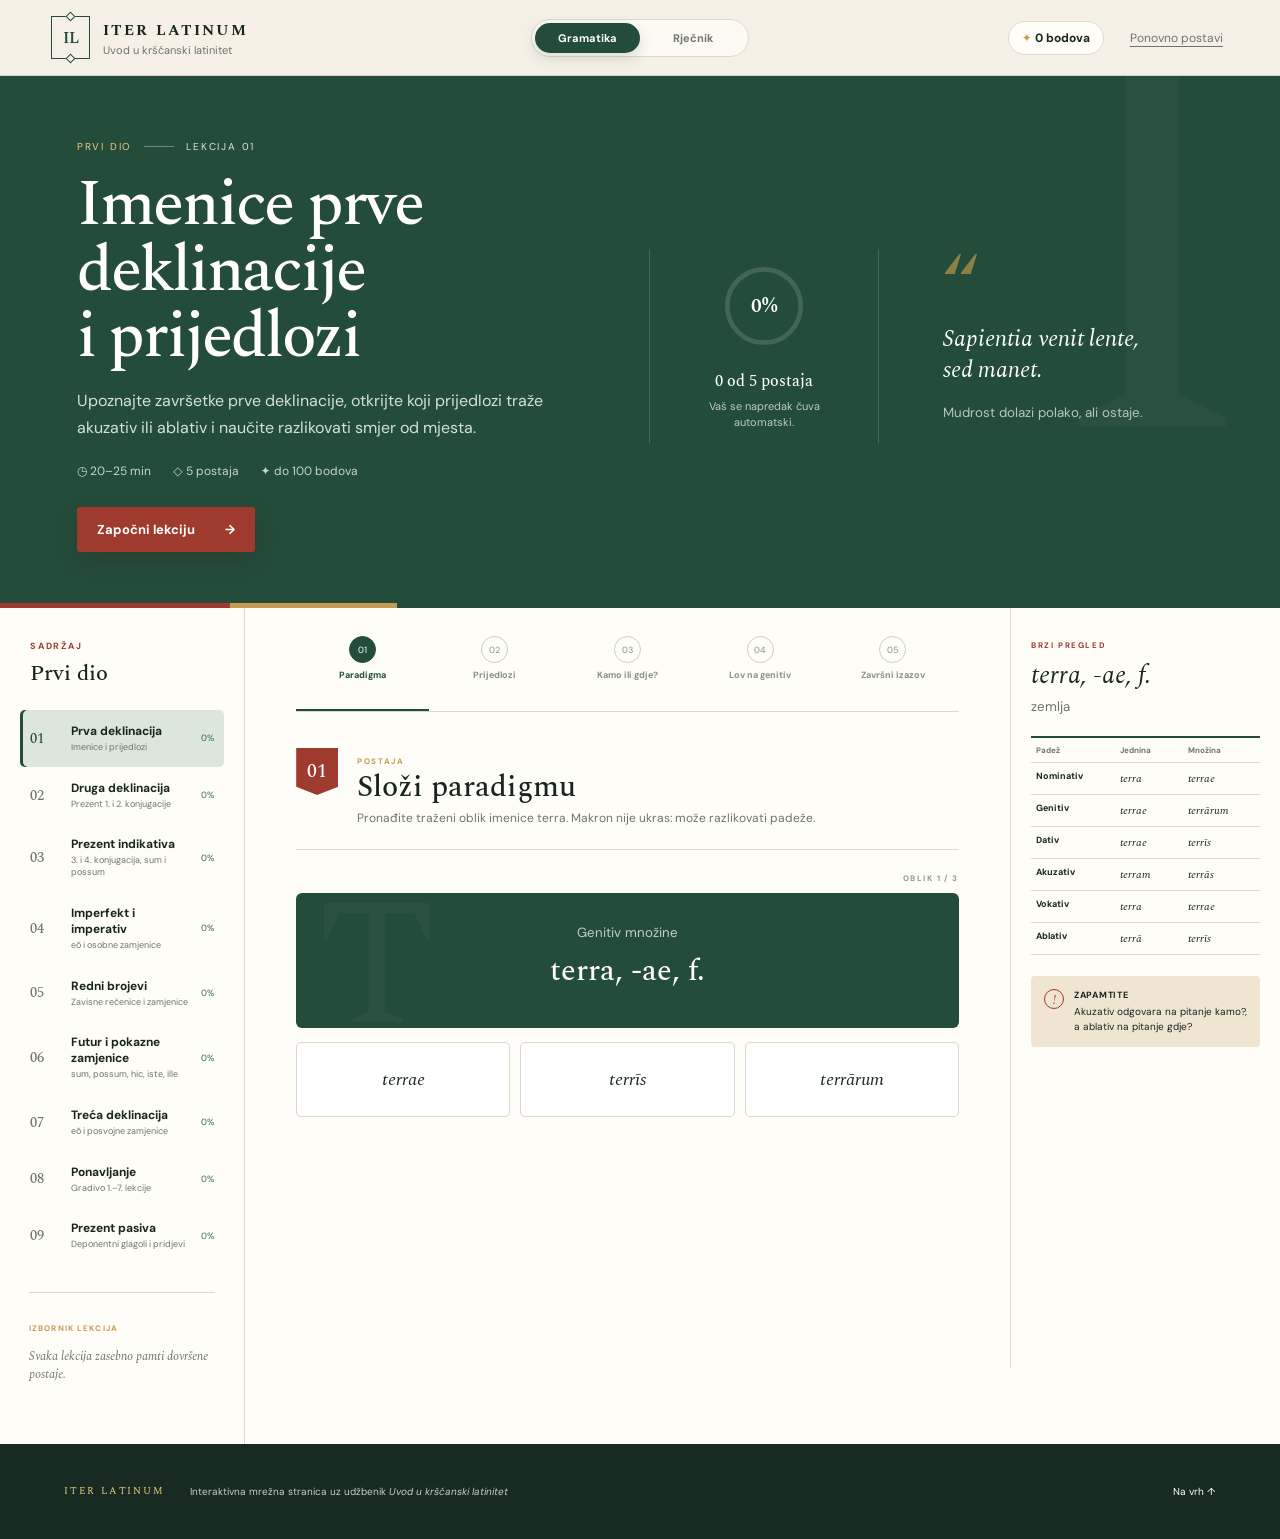
==== commit 34061fde: "Publish Units 8–9 and restore station navigation" ====
--- a/index.html
+++ b/index.html
@@ -1 +1 @@
-<!DOCTYPE html><!--wFledBEWPjdefGLjbVBEf--><html lang="hr"><head><meta charSet="utf-8"/><meta name="viewport" content="width=device-width, initial-scale=1"/><link rel="stylesheet" href="/_next/static/css/b64ed37f8b264e81.css" data-precedence="next"/><link rel="preload" as="script" fetchPriority="low" href="/_next/static/chunks/webpack-4a462cecab786e93.js"/><script src="/_next/static/chunks/4bd1b696-c023c6e3521b1417.js" async=""></script><script src="/_next/static/chunks/255-a70cfdedd3f61710.js" async=""></script><script src="/_next/static/chunks/main-app-75696d86c3673e4f.js" async=""></script><script src="/_next/static/chunks/app/page-e83fb2618c4fc6be.js" async=""></script><title>Iter Latinum — Uvod u kršćanski latinitet</title><meta name="description" content="Interaktivne gramatičke vježbe i rječnik uz udžbenik Uvod u kršćanski latinitet"/><meta name="robots" content="noindex, nofollow, noarchive"/><script src="/_next/static/chunks/polyfills-42372ed130431b0a.js" noModule=""></script></head><body><div hidden=""><!--$--><!--/$--></div><main class="grammar-mode"><header class="topbar"><a class="brand" href="#vrh" aria-label="Iter Latinum — naslovnica"><span class="brand-mark">IL</span><span><b>ITER LATINUM</b><small>Uvod u kršćanski latinitet</small></span></a><nav class="mode-switch" aria-label="Dijelovi stranice"><button class="active">Gramatika</button><button class="">Rječnik</button></nav><div class="top-actions"><span class="xp-pill"><span>✦</span> <!-- -->0<!-- --> bodova</span><button class="text-button">Ponovno postavi</button></div></header><section class="lesson-hero lesson-1" id="vrh" data-roman="I"><div class="hero-copy"><div class="eyebrow"><span>PRVI DIO</span><i></i>LEKCIJA <!-- -->01</div><h1>Imenice prve deklinacije<br/>i prijedlozi</h1><p>Upoznajte završetke prve deklinacije, otkrijte koji prijedlozi traže akuzativ ili ablativ i naučite razlikovati smjer od mjesta.</p><div class="hero-meta"><span>◷ <!-- -->20–25 min</span><span>◇ 5 postaja</span><span>✦ do 100 bodova</span></div><button class="primary">Započni lekciju<span>→</span></button></div><div class="hero-progress"><div class="progress-ring" aria-label="Napredak 0%"><svg viewBox="0 0 76 76" aria-hidden="true"><circle class="ring-track" cx="38" cy="38" r="31"></circle><circle class="ring-value" cx="38" cy="38" r="31" stroke-dasharray="194.77874452256717" stroke-dashoffset="194.77874452256717"></circle></svg><strong>0<!-- -->%</strong></div><div><b>0<!-- --> od 5 postaja</b><span>Vaš se napredak čuva automatski.</span></div></div><div class="hero-quote" aria-label="Latinska izreka"><span>“</span><p>Sapientia venit lente,<br/>sed manet.</p><small>Mudrost dolazi polako, ali ostaje.</small></div></section><section class="workspace" id="radni-prostor"><aside class="lesson-nav" aria-label="Lekcije"><div class="nav-heading"><span>SADRŽAJ</span><b>Prvi dio</b></div><button class="lesson-link active" aria-current="page"><span>01</span><div><b>Prva deklinacija</b><small>Imenice i prijedlozi</small></div><i>0<!-- -->%</i></button><button class="lesson-link "><span>02</span><div><b>Druga deklinacija</b><small>Prezent 1. i 2. konjugacije</small></div><i>0<!-- -->%</i></button><button class="lesson-link "><span>03</span><div><b>Prezent indikativa</b><small>3. i 4. konjugacija, sum i possum</small></div><i>0<!-- -->%</i></button><button class="lesson-link "><span>04</span><div><b>Imperfekt i imperativ</b><small>eō i osobne zamjenice</small></div><i>0<!-- -->%</i></button><button class="lesson-link "><span>05</span><div><b>Redni brojevi</b><small>Zavisne rečenice i zamjenice</small></div><i>0<!-- -->%</i></button><div class="coming"><span>IZBORNIK LEKCIJA</span><p>Svaka lekcija zasebno pamti dovršene postaje.</p></div></aside><div class="learning-area"><div class="station-tabs" role="tablist" aria-label="Postaje 1. lekcije"><button class="active " role="tab" aria-selected="true"><span>01</span><b>Paradigma</b></button><button class=" " role="tab" aria-selected="false"><span>02</span><b>Prijedlozi</b></button><button class=" " role="tab" aria-selected="false"><span>03</span><b>Kamo ili gdje?</b></button><button class=" " role="tab" aria-selected="false"><span>04</span><b>Lov na genitiv</b></button><button class=" " role="tab" aria-selected="false"><span>05</span><b>Završni izazov</b></button></div><article class="activity-card"><div class="activity-intro"><span>01</span><div><small>POSTAJA</small><h2>Složi paradigmu</h2><p>Pronađite traženi oblik imenice terra. Makron nije ukras: može razlikovati padeže.</p></div></div><div class="question-count">OBLIK<!-- --> <!-- -->1<!-- --> / <!-- -->3</div><div class="prompt-panel"><small>Genitiv množine</small><h3>terra, -ae, f.</h3></div><div class="answer-grid three"><button class=""><i>terrae</i></button><button class=""><i>terrīs</i></button><button class=""><i>terrārum</i></button></div></article></div><aside class="reference-panel"><div class="reference-top"><span>BRZI PREGLED</span><b>terra, -ae, f.</b><small>zemlja</small></div><div class="mini-table"><div class="mini-head"><span>Padež</span><span>Jednina</span><span>Množina</span></div><div><b>Nominativ</b><i>terra</i><i>terrae</i></div><div><b>Genitiv</b><i>terrae</i><i>terrārum</i></div><div><b>Dativ</b><i>terrae</i><i>terrīs</i></div><div><b>Akuzativ</b><i>terram</i><i>terrās</i></div><div><b>Vokativ</b><i>terra</i><i>terrae</i></div><div><b>Ablativ</b><i>terrā</i><i>terrīs</i></div></div><div class="rule-card"><span>!</span><p><b>Zapamtite</b>Akuzativ odgovara na pitanje kamo?, a ablativ na pitanje gdje?</p></div></aside></section><footer><span>ITER LATINUM</span><p>Interaktivna mrežna stranica uz udžbenik <i>Uvod u kršćanski latinitet</i></p><a href="#vrh">Na vrh ↑</a></footer></main><!--$--><!--/$--><script src="/_next/static/chunks/webpack-4a462cecab786e93.js" id="_R_" async=""></script><script>(self.__next_f=self.__next_f||[]).push([0])</script><script>self.__next_f.push([1,"1:\"$Sreact.fragment\"\n2:I[9766,[],\"\"]\n3:I[8924,[],\"\"]\n4:I[1959,[],\"ClientPageRoot\"]\n5:I[162,[\"974\",\"static/chunks/app/page-e83fb2618c4fc6be.js\"],\"default\"]\n8:I[4431,[],\"OutletBoundary\"]\na:I[5278,[],\"AsyncMetadataOutlet\"]\nc:I[4431,[],\"ViewportBoundary\"]\ne:I[4431,[],\"MetadataBoundary\"]\nf:\"$Sreact.suspense\"\n11:I[7150,[],\"\"]\n:HL[\"/_next/static/css/b64ed37f8b264e81.css\",\"style\"]\n"])</script><script>self.__next_f.push([1,"0:{\"P\":null,\"b\":\"wFledBEWPjdefGLjbVBEf\",\"p\":\"\",\"c\":[\"\",\"\"],\"i\":false,\"f\":[[[\"\",{\"children\":[\"__PAGE__\",{}]},\"$undefined\",\"$undefined\",true],[\"\",[\"$\",\"$1\",\"c\",{\"children\":[[[\"$\",\"link\",\"0\",{\"rel\":\"stylesheet\",\"href\":\"/_next/static/css/b64ed37f8b264e81.css\",\"precedence\":\"next\",\"crossOrigin\":\"$undefined\",\"nonce\":\"$undefined\"}]],[\"$\",\"html\",null,{\"lang\":\"hr\",\"children\":[\"$\",\"body\",null,{\"children\":[\"$\",\"$L2\",null,{\"parallelRouterKey\":\"children\",\"error\":\"$undefined\",\"errorStyles\":\"$undefined\",\"errorScripts\":\"$undefined\",\"template\":[\"$\",\"$L3\",null,{}],\"templateStyles\":\"$undefined\",\"templateScripts\":\"$undefined\",\"notFound\":[[[\"$\",\"title\",null,{\"children\":\"404: This page could not be found.\"}],[\"$\",\"div\",null,{\"style\":{\"fontFamily\":\"system-ui,\\\"Segoe UI\\\",Roboto,Helvetica,Arial,sans-serif,\\\"Apple Color Emoji\\\",\\\"Segoe UI Emoji\\\"\",\"height\":\"100vh\",\"textAlign\":\"center\",\"display\":\"flex\",\"flexDirection\":\"column\",\"alignItems\":\"center\",\"justifyContent\":\"center\"},\"children\":[\"$\",\"div\",null,{\"children\":[[\"$\",\"style\",null,{\"dangerouslySetInnerHTML\":{\"__html\":\"body{color:#000;background:#fff;margin:0}.next-error-h1{border-right:1px solid rgba(0,0,0,.3)}@media (prefers-color-scheme:dark){body{color:#fff;background:#000}.next-error-h1{border-right:1px solid rgba(255,255,255,.3)}}\"}}],[\"$\",\"h1\",null,{\"className\":\"next-error-h1\",\"style\":{\"display\":\"inline-block\",\"margin\":\"0 20px 0 0\",\"padding\":\"0 23px 0 0\",\"fontSize\":24,\"fontWeight\":500,\"verticalAlign\":\"top\",\"lineHeight\":\"49px\"},\"children\":404}],[\"$\",\"div\",null,{\"style\":{\"display\":\"inline-block\"},\"children\":[\"$\",\"h2\",null,{\"style\":{\"fontSize\":14,\"fontWeight\":400,\"lineHeight\":\"49px\",\"margin\":0},\"children\":\"This page could not be found.\"}]}]]}]}]],[]],\"forbidden\":\"$undefined\",\"unauthorized\":\"$undefined\"}]}]}]]}],{\"children\":[\"__PAGE__\",[\"$\",\"$1\",\"c\",{\"children\":[[\"$\",\"$L4\",null,{\"Component\":\"$5\",\"searchParams\":{},\"params\":{},\"promises\":[\"$@6\",\"$@7\"]}],null,[\"$\",\"$L8\",null,{\"children\":[\"$L9\",[\"$\",\"$La\",null,{\"promise\":\"$@b\"}]]}]]}],{},null,false]},null,false],[\"$\",\"$1\",\"h\",{\"children\":[null,[[\"$\",\"$Lc\",null,{\"children\":\"$Ld\"}],null],[\"$\",\"$Le\",null,{\"children\":[\"$\",\"div\",null,{\"hidden\":true,\"children\":[\"$\",\"$f\",null,{\"fallback\":null,\"children\":\"$L10\"}]}]}]]}],false]],\"m\":\"$undefined\",\"G\":[\"$11\",[]],\"s\":false,\"S\":true}\n"])</script><script>self.__next_f.push([1,"6:{}\n7:\"$0:f:0:1:2:children:1:props:children:0:props:params\"\n"])</script><script>self.__next_f.push([1,"d:[[\"$\",\"meta\",\"0\",{\"charSet\":\"utf-8\"}],[\"$\",\"meta\",\"1\",{\"name\":\"viewport\",\"content\":\"width=device-width, initial-scale=1\"}]]\n9:null\n"])</script><script>self.__next_f.push([1,"b:{\"metadata\":[[\"$\",\"title\",\"0\",{\"children\":\"Iter Latinum — Uvod u kršćanski latinitet\"}],[\"$\",\"meta\",\"1\",{\"name\":\"description\",\"content\":\"Interaktivne gramatičke vježbe i rječnik uz udžbenik Uvod u kršćanski latinitet\"}],[\"$\",\"meta\",\"2\",{\"name\":\"robots\",\"content\":\"noindex, nofollow, noarchive\"}]],\"error\":null,\"digest\":\"$undefined\"}\n"])</script><script>self.__next_f.push([1,"10:\"$b:metadata\"\n"])</script></body></html>+<!DOCTYPE html><!--F5JigUK3xQBXWww2GxE7U--><html lang="hr"><head><meta charSet="utf-8"/><meta name="viewport" content="width=device-width, initial-scale=1"/><link rel="stylesheet" href="/_next/static/css/a97660a61b3183b3.css" data-precedence="next"/><link rel="preload" as="script" fetchPriority="low" href="/_next/static/chunks/webpack-4a462cecab786e93.js"/><script src="/_next/static/chunks/4bd1b696-c023c6e3521b1417.js" async=""></script><script src="/_next/static/chunks/255-a70cfdedd3f61710.js" async=""></script><script src="/_next/static/chunks/main-app-75696d86c3673e4f.js" async=""></script><script src="/_next/static/chunks/app/page-2de01d016a618383.js" async=""></script><title>Iter Latinum — Uvod u kršćanski latinitet</title><meta name="description" content="Interaktivne gramatičke vježbe i rječnik uz udžbenik Uvod u kršćanski latinitet"/><meta name="robots" content="noindex, nofollow, noarchive"/><script src="/_next/static/chunks/polyfills-42372ed130431b0a.js" noModule=""></script></head><body><div hidden=""><!--$--><!--/$--></div><main class="grammar-mode"><header class="topbar"><a class="brand" href="#vrh" aria-label="Iter Latinum — naslovnica"><span class="brand-mark">IL</span><span><b>ITER LATINUM</b><small>Uvod u kršćanski latinitet</small></span></a><nav class="mode-switch" aria-label="Dijelovi stranice"><button class="active">Gramatika</button><button class="">Rječnik</button></nav><div class="top-actions"><span class="xp-pill"><span>✦</span> <!-- -->0<!-- --> bodova</span><button class="text-button">Ponovno postavi</button></div></header><section class="lesson-hero lesson-1" id="vrh" data-roman="I"><div class="hero-copy"><div class="eyebrow"><span>PRVI DIO</span><i></i>LEKCIJA <!-- -->01</div><h1>Imenice prve deklinacije<br/>i prijedlozi</h1><p>Upoznajte završetke prve deklinacije, otkrijte koji prijedlozi traže akuzativ ili ablativ i naučite razlikovati smjer od mjesta.</p><div class="hero-meta"><span>◷ <!-- -->20–25 min</span><span>◇ 5 postaja</span><span>✦ do 100 bodova</span></div><button class="primary">Započni lekciju<span>→</span></button></div><div class="hero-progress"><div class="progress-ring" aria-label="Napredak 0%"><svg viewBox="0 0 76 76" aria-hidden="true"><circle class="ring-track" cx="38" cy="38" r="31"></circle><circle class="ring-value" cx="38" cy="38" r="31" stroke-dasharray="194.77874452256717" stroke-dashoffset="194.77874452256717"></circle></svg><strong>0<!-- -->%</strong></div><div><b>0<!-- --> od 5 postaja</b><span>Vaš se napredak čuva automatski.</span></div></div><div class="hero-quote" aria-label="Latinska izreka"><span>“</span><p>Sapientia venit lente,<br/>sed manet.</p><small>Mudrost dolazi polako, ali ostaje.</small></div></section><section class="workspace" id="radni-prostor"><aside class="lesson-nav" aria-label="Lekcije"><div class="nav-heading"><span>SADRŽAJ</span><b>Prvi dio</b></div><button class="lesson-link active" aria-current="page"><span>01</span><div><b>Prva deklinacija</b><small>Imenice i prijedlozi</small></div><i>0<!-- -->%</i></button><button class="lesson-link "><span>02</span><div><b>Druga deklinacija</b><small>Prezent 1. i 2. konjugacije</small></div><i>0<!-- -->%</i></button><button class="lesson-link "><span>03</span><div><b>Prezent indikativa</b><small>3. i 4. konjugacija, sum i possum</small></div><i>0<!-- -->%</i></button><button class="lesson-link "><span>04</span><div><b>Imperfekt i imperativ</b><small>eō i osobne zamjenice</small></div><i>0<!-- -->%</i></button><button class="lesson-link "><span>05</span><div><b>Redni brojevi</b><small>Zavisne rečenice i zamjenice</small></div><i>0<!-- -->%</i></button><button class="lesson-link "><span>06</span><div><b>Futur i pokazne zamjenice</b><small>sum, possum, hic, iste, ille</small></div><i>0<!-- -->%</i></button><button class="lesson-link "><span>07</span><div><b>Treća deklinacija</b><small>eō i posvojne zamjenice</small></div><i>0<!-- -->%</i></button><button class="lesson-link "><span>08</span><div><b>Ponavljanje</b><small>Gradivo 1.–7. lekcije</small></div><i>0<!-- -->%</i></button><button class="lesson-link "><span>09</span><div><b>Prezent pasiva</b><small>Deponentni glagoli i pridjevi</small></div><i>0<!-- -->%</i></button><div class="coming"><span>IZBORNIK LEKCIJA</span><p>Svaka lekcija zasebno pamti dovršene postaje.</p></div></aside><div class="learning-area"><div class="station-tabs" role="tablist" aria-label="Postaje 1. lekcije"><button class="active " role="tab" aria-selected="true"><span>01</span><b>Paradigma</b></button><button class=" " role="tab" aria-selected="false"><span>02</span><b>Prijedlozi</b></button><button class=" " role="tab" aria-selected="false"><span>03</span><b>Kamo ili gdje?</b></button><button class=" " role="tab" aria-selected="false"><span>04</span><b>Lov na genitiv</b></button><button class=" " role="tab" aria-selected="false"><span>05</span><b>Završni izazov</b></button></div><article class="activity-card"><div class="activity-intro"><span>01</span><div><small>POSTAJA</small><h2>Složi paradigmu</h2><p>Pronađite traženi oblik imenice terra. Makron nije ukras: može razlikovati padeže.</p></div></div><div class="question-count">OBLIK<!-- --> <!-- -->1<!-- --> / <!-- -->3</div><div class="prompt-panel"><small>Genitiv množine</small><h3>terra, -ae, f.</h3></div><div class="answer-grid three"><button class=""><i>terrae</i></button><button class=""><i>terrīs</i></button><button class=""><i>terrārum</i></button></div></article></div><aside class="reference-panel"><div class="reference-top"><span>BRZI PREGLED</span><b>terra, -ae, f.</b><small>zemlja</small></div><div class="mini-table"><div class="mini-head"><span>Padež</span><span>Jednina</span><span>Množina</span></div><div><b>Nominativ</b><i>terra</i><i>terrae</i></div><div><b>Genitiv</b><i>terrae</i><i>terrārum</i></div><div><b>Dativ</b><i>terrae</i><i>terrīs</i></div><div><b>Akuzativ</b><i>terram</i><i>terrās</i></div><div><b>Vokativ</b><i>terra</i><i>terrae</i></div><div><b>Ablativ</b><i>terrā</i><i>terrīs</i></div></div><div class="rule-card"><span>!</span><p><b>Zapamtite</b>Akuzativ odgovara na pitanje kamo?, a ablativ na pitanje gdje?</p></div></aside></section><footer><span>ITER LATINUM</span><p>Interaktivna mrežna stranica uz udžbenik <i>Uvod u kršćanski latinitet</i></p><a href="#vrh">Na vrh ↑</a></footer></main><!--$--><!--/$--><script src="/_next/static/chunks/webpack-4a462cecab786e93.js" id="_R_" async=""></script><script>(self.__next_f=self.__next_f||[]).push([0])</script><script>self.__next_f.push([1,"1:\"$Sreact.fragment\"\n2:I[9766,[],\"\"]\n3:I[8924,[],\"\"]\n4:I[1959,[],\"ClientPageRoot\"]\n5:I[162,[\"974\",\"static/chunks/app/page-2de01d016a618383.js\"],\"default\"]\n8:I[4431,[],\"OutletBoundary\"]\na:I[5278,[],\"AsyncMetadataOutlet\"]\nc:I[4431,[],\"ViewportBoundary\"]\ne:I[4431,[],\"MetadataBoundary\"]\nf:\"$Sreact.suspense\"\n11:I[7150,[],\"\"]\n:HL[\"/_next/static/css/a97660a61b3183b3.css\",\"style\"]\n"])</script><script>self.__next_f.push([1,"0:{\"P\":null,\"b\":\"F5JigUK3xQBXWww2GxE7U\",\"p\":\"\",\"c\":[\"\",\"\"],\"i\":false,\"f\":[[[\"\",{\"children\":[\"__PAGE__\",{}]},\"$undefined\",\"$undefined\",true],[\"\",[\"$\",\"$1\",\"c\",{\"children\":[[[\"$\",\"link\",\"0\",{\"rel\":\"stylesheet\",\"href\":\"/_next/static/css/a97660a61b3183b3.css\",\"precedence\":\"next\",\"crossOrigin\":\"$undefined\",\"nonce\":\"$undefined\"}]],[\"$\",\"html\",null,{\"lang\":\"hr\",\"children\":[\"$\",\"body\",null,{\"children\":[\"$\",\"$L2\",null,{\"parallelRouterKey\":\"children\",\"error\":\"$undefined\",\"errorStyles\":\"$undefined\",\"errorScripts\":\"$undefined\",\"template\":[\"$\",\"$L3\",null,{}],\"templateStyles\":\"$undefined\",\"templateScripts\":\"$undefined\",\"notFound\":[[[\"$\",\"title\",null,{\"children\":\"404: This page could not be found.\"}],[\"$\",\"div\",null,{\"style\":{\"fontFamily\":\"system-ui,\\\"Segoe UI\\\",Roboto,Helvetica,Arial,sans-serif,\\\"Apple Color Emoji\\\",\\\"Segoe UI Emoji\\\"\",\"height\":\"100vh\",\"textAlign\":\"center\",\"display\":\"flex\",\"flexDirection\":\"column\",\"alignItems\":\"center\",\"justifyContent\":\"center\"},\"children\":[\"$\",\"div\",null,{\"children\":[[\"$\",\"style\",null,{\"dangerouslySetInnerHTML\":{\"__html\":\"body{color:#000;background:#fff;margin:0}.next-error-h1{border-right:1px solid rgba(0,0,0,.3)}@media (prefers-color-scheme:dark){body{color:#fff;background:#000}.next-error-h1{border-right:1px solid rgba(255,255,255,.3)}}\"}}],[\"$\",\"h1\",null,{\"className\":\"next-error-h1\",\"style\":{\"display\":\"inline-block\",\"margin\":\"0 20px 0 0\",\"padding\":\"0 23px 0 0\",\"fontSize\":24,\"fontWeight\":500,\"verticalAlign\":\"top\",\"lineHeight\":\"49px\"},\"children\":404}],[\"$\",\"div\",null,{\"style\":{\"display\":\"inline-block\"},\"children\":[\"$\",\"h2\",null,{\"style\":{\"fontSize\":14,\"fontWeight\":400,\"lineHeight\":\"49px\",\"margin\":0},\"children\":\"This page could not be found.\"}]}]]}]}]],[]],\"forbidden\":\"$undefined\",\"unauthorized\":\"$undefined\"}]}]}]]}],{\"children\":[\"__PAGE__\",[\"$\",\"$1\",\"c\",{\"children\":[[\"$\",\"$L4\",null,{\"Component\":\"$5\",\"searchParams\":{},\"params\":{},\"promises\":[\"$@6\",\"$@7\"]}],null,[\"$\",\"$L8\",null,{\"children\":[\"$L9\",[\"$\",\"$La\",null,{\"promise\":\"$@b\"}]]}]]}],{},null,false]},null,false],[\"$\",\"$1\",\"h\",{\"children\":[null,[[\"$\",\"$Lc\",null,{\"children\":\"$Ld\"}],null],[\"$\",\"$Le\",null,{\"children\":[\"$\",\"div\",null,{\"hidden\":true,\"children\":[\"$\",\"$f\",null,{\"fallback\":null,\"children\":\"$L10\"}]}]}]]}],false]],\"m\":\"$undefined\",\"G\":[\"$11\",[]],\"s\":false,\"S\":true}\n"])</script><script>self.__next_f.push([1,"6:{}\n7:\"$0:f:0:1:2:children:1:props:children:0:props:params\"\n"])</script><script>self.__next_f.push([1,"d:[[\"$\",\"meta\",\"0\",{\"charSet\":\"utf-8\"}],[\"$\",\"meta\",\"1\",{\"name\":\"viewport\",\"content\":\"width=device-width, initial-scale=1\"}]]\n9:null\n"])</script><script>self.__next_f.push([1,"b:{\"metadata\":[[\"$\",\"title\",\"0\",{\"children\":\"Iter Latinum — Uvod u kršćanski latinitet\"}],[\"$\",\"meta\",\"1\",{\"name\":\"description\",\"content\":\"Interaktivne gramatičke vježbe i rječnik uz udžbenik Uvod u kršćanski latinitet\"}],[\"$\",\"meta\",\"2\",{\"name\":\"robots\",\"content\":\"noindex, nofollow, noarchive\"}]],\"error\":null,\"digest\":\"$undefined\"}\n"])</script><script>self.__next_f.push([1,"10:\"$b:metadata\"\n"])</script></body></html>
--- a/_next/static/css/a97660a61b3183b3.css
+++ b/_next/static/css/a97660a61b3183b3.css
@@ -0,0 +1 @@
+@import url("https://fonts.googleapis.com/css2?family=DM+Sans:wght@400;500;600;700&family=Spectral:ital,wght@0,400;0,500;0,600;1,400&display=swap");:root{--ink:#17261f;--green:#244c3b;--green-2:#376b55;--red:#9f3a2e;--gold:#c59b52;--cream:#f5f0e6;--paper:#fffdf8;--sage:#dce6dc;--line:#ded8ca;--muted:#6d756f;--shadow:0 18px 55px rgba(39,48,40,.09)}*{box-sizing:border-box}html{scroll-behavior:smooth}body{margin:0;color:var(--ink);background:var(--cream);font-family:DM Sans,system-ui,sans-serif}button,input{font:inherit}button{color:inherit}body:before{content:"";position:fixed;inset:0;pointer-events:none;opacity:.34;z-index:-1;background-image:radial-gradient(circle at 20% 10%,rgba(255,255,255,.9),transparent 27%),repeating-linear-gradient(90deg,rgba(36,76,59,.025),rgba(36,76,59,.025) 1px,transparent 0,transparent 32px)}.topbar{height:76px;padding:0 clamp(22px,4vw,64px);justify-content:space-between;border-bottom:1px solid rgba(36,76,59,.18);background:rgba(245,240,230,.9);-webkit-backdrop-filter:blur(14px);backdrop-filter:blur(14px);position:-webkit-sticky;position:sticky;top:0;z-index:20}.brand,.topbar{display:flex;align-items:center}.brand{gap:13px;color:var(--ink);text-decoration:none}.brand-mark{display:grid;place-items:center;width:39px;height:43px;border:1px solid var(--green);color:var(--green);font-family:Spectral,serif;font-weight:600;position:relative}.brand-mark:after,.brand-mark:before{content:"";position:absolute;width:5px;height:5px;background:var(--cream);border:1px solid var(--green);transform:rotate(45deg)}.brand-mark:before{top:-4px}.brand-mark:after{bottom:-4px}.brand b{display:block;font-family:Spectral,serif;font-size:15px;letter-spacing:.14em}.brand small{display:block;color:var(--muted);font-size:11px;margin-top:1px}.top-actions{display:flex;align-items:center;gap:20px}.xp-pill{padding:8px 13px;background:var(--paper);border:1px solid var(--line);border-radius:99px;font-size:12px;font-weight:700}.xp-pill span{color:var(--gold)}.text-button{border:0;background:transparent;font-size:12px;color:var(--muted);cursor:pointer;text-decoration:underline;text-underline-offset:4px}.lesson-hero{min-height:450px;padding:64px clamp(24px,6vw,96px) 56px;color:white;background:var(--green);display:grid;grid-template-columns:minmax(0,1.6fr) minmax(230px,.65fr) minmax(260px,.7fr);grid-gap:clamp(30px,5vw,80px);gap:clamp(30px,5vw,80px);align-items:center;position:relative;overflow:hidden}.lesson-hero:before{content:attr(data-roman);position:absolute;right:1%;top:-120px;font-family:Spectral,serif;font-size:590px;line-height:1;color:rgba(255,255,255,.025)}.lesson-hero.lesson-2{background:#294b43}.lesson-hero.lesson-3{background:#31493d}.lesson-hero.lesson-4{background:#304942}.lesson-hero.lesson-5{background:#2e463a}.lesson-hero.lesson-6{background:#29483f}.lesson-hero.lesson-7{background:#33493f}.lesson-hero.lesson-8{background:#36483e}.lesson-hero.lesson-9{background:#29453e}.lesson-hero:after{content:"";position:absolute;left:0;bottom:0;right:0;height:5px;background:linear-gradient(90deg,var(--red) 0 18%,var(--gold) 18% 31%,transparent 31%)}.hero-copy{position:relative;z-index:1}.eyebrow{display:flex;align-items:center;gap:12px;letter-spacing:.18em;font-size:10px;color:#d9e4dc}.eyebrow span{color:#f0c97e}.eyebrow i{width:30px;height:1px;background:rgba(255,255,255,.35)}.hero-copy h1{margin:20px 0 12px;font:500 clamp(38px,5vw,64px)/1.03 Spectral,serif;letter-spacing:-.035em}.hero-copy>p{max-width:690px;color:#d6e0da;font-size:16px;line-height:1.7}.hero-meta{display:flex;flex-wrap:wrap;gap:22px;color:#c8d5ce;font-size:12px;margin:22px 0 28px}.hero-meta span{display:flex;align-items:center;gap:7px}.primary{border:0;border-radius:3px;padding:14px 20px;background:var(--red);color:white;font-weight:700;font-size:13px;display:inline-flex;align-items:center;gap:30px;cursor:pointer;box-shadow:0 8px 25px rgba(65,19,15,.2);transition:transform .2s,background .2s}.primary:hover{transform:translateY(-2px);background:#ad4437}.primary:disabled{opacity:.45;cursor:not-allowed;transform:none}.hero-progress{border-left:1px solid rgba(255,255,255,.16);border-right:1px solid rgba(255,255,255,.16);padding:12px clamp(24px,3vw,46px);text-align:center;position:relative;z-index:1}.hero-progress .progress-ring{margin:0 auto 18px}.hero-progress b,.hero-progress span{display:block}.hero-progress b{font:500 16px Spectral,serif}.hero-progress span{margin-top:6px;color:#bdcbc3;font-size:11px;line-height:1.45}.progress-ring{width:90px;height:90px;position:relative;display:grid;place-items:center}.progress-ring svg{position:absolute;inset:0;transform:rotate(-90deg)}.progress-ring circle{fill:none;stroke-width:4}.ring-track{stroke:rgba(255,255,255,.14)}.ring-value{stroke:var(--gold);stroke-linecap:round;transition:stroke-dashoffset .6s}.progress-ring strong{font:600 20px Spectral,serif}.hero-quote{position:relative;z-index:1}.hero-quote>span{font:80px/.5 Spectral,serif;color:var(--gold);opacity:.65}.hero-quote p{font:italic 23px/1.35 Spectral,serif;margin:5px 0 15px}.hero-quote small{color:#b7c5bd;line-height:1.5}.workspace{width:min(1550px,100%);margin:0 auto;display:grid;grid-template-columns:245px minmax(460px,1fr) 270px;align-items:start;background:var(--paper);min-height:760px;box-shadow:var(--shadow);scroll-margin-top:76px}.lesson-nav{border-right:1px solid var(--line);min-height:760px;padding:32px 20px;position:-webkit-sticky;position:sticky;top:76px}.nav-heading{padding:0 10px 20px}.nav-heading span{display:block;color:var(--red);font-size:9px;letter-spacing:.2em;font-weight:700}.nav-heading b{display:block;margin-top:5px;font:500 22px Spectral,serif}.lesson-link{width:100%;display:grid;grid-template-columns:31px 1fr auto;grid-gap:10px;gap:10px;align-items:center;padding:13px 10px;border:0;border-radius:5px;text-align:left;background:transparent;cursor:pointer;transition:background .2s,box-shadow .2s}.lesson-link:hover{background:#edf1e9}.lesson-link>span{font:500 14px Spectral,serif;color:var(--muted)}.lesson-link b,.lesson-link small{display:block}.lesson-link b{font-size:12px}.lesson-link small{font-size:9px;color:var(--muted);margin-top:3px;line-height:1.3}.lesson-link i{font-style:normal;font-size:9px;color:var(--green-2)}.lesson-link.active{background:var(--sage);box-shadow:inset 3px 0 var(--green)}.lesson-link.active>span{color:var(--green)}.coming{margin:28px 9px;border-top:1px solid var(--line);padding-top:22px}.coming span{font-size:8px;font-weight:700;color:var(--gold);letter-spacing:.14em}.coming p{color:var(--muted);font:italic 12px/1.5 Spectral,serif}.learning-area{min-width:0;padding:28px clamp(24px,4vw,58px) 70px}.station-tabs{display:grid;grid-template-columns:repeat(5,1fr);border-bottom:1px solid var(--line);margin-bottom:36px}.station-tabs button{border:0;border-bottom:2px solid transparent;background:transparent;padding:0 4px 14px;cursor:pointer;color:#88908b;display:flex;flex-direction:column;align-items:center;gap:7px;min-width:0}.station-tabs button span{display:grid;place-items:center;width:27px;height:27px;border:1px solid #c9cdc8;border-radius:50%;font-size:9px}.station-tabs button b{min-height:25px;font-size:9px;line-height:1.25;text-align:center}.station-tabs button.active{color:var(--green);border-bottom-color:var(--green)}.station-tabs button.active span{background:var(--green);border-color:var(--green);color:white}.station-tabs button.done span{background:var(--gold);border-color:var(--gold);color:white}.activity-card{max-width:740px;margin:0 auto}.activity-intro{display:grid;grid-template-columns:44px 1fr;grid-gap:17px;gap:17px;border-bottom:1px solid var(--line);padding-bottom:22px;margin-bottom:23px}.activity-intro>span{display:grid;place-items:center;width:42px;height:47px;background:var(--red);color:white;font:500 19px Spectral,serif;-webkit-clip-path:polygon(0 0,100% 0,100% 82%,50% 100%,0 82%);clip-path:polygon(0 0,100% 0,100% 82%,50% 100%,0 82%)}.activity-intro small{color:var(--gold);font-size:8px;font-weight:700;letter-spacing:.2em}.activity-intro h2{font:500 30px/1.1 Spectral,serif;margin:2px 0 5px}.activity-intro p{margin:0;color:var(--muted);line-height:1.5;font-size:12px}.question-count{text-align:right;color:#929892;font-size:8px;letter-spacing:.18em;font-weight:700;margin-bottom:10px}.prompt-panel{padding:28px;background:var(--green);color:white;text-align:center;border-radius:6px;position:relative;overflow:hidden}.prompt-panel:before{content:"T";position:absolute;font:180px/1 Spectral,serif;color:rgba(255,255,255,.035);left:3%;top:-15px}.prompt-panel small{color:#c2cec7}.prompt-panel h3{font:500 30px Spectral,serif;margin:6px 0}.prompt-panel p{margin:0;font:italic 16px Spectral,serif;color:#e4ebe6}.answer-grid{display:grid;grid-gap:10px;gap:10px;margin-top:14px}.answer-grid.three{grid-template-columns:repeat(3,1fr)}.answer-grid.two{grid-template-columns:repeat(2,1fr)}.answer-grid button{min-height:75px;border:1px solid var(--line);background:#fff;border-radius:5px;cursor:pointer;display:flex;flex-direction:column;align-items:center;justify-content:center;transition:border .2s,transform .2s,background .2s;padding:10px}.answer-grid button:hover{border-color:var(--green);transform:translateY(-2px)}.answer-grid button.correct{border-color:var(--green-2);background:#e8f0e9;box-shadow:inset 0 0 0 1px var(--green-2)}.answer-grid button.wrong{border-color:var(--red);background:#f7ebe6}.answer-grid i{font:italic 18px/1.3 Spectral,serif}.answer-grid b{font:500 19px Spectral,serif}.answer-grid small{color:var(--muted);font-size:10px;margin-top:3px}.feedback{margin-top:14px;padding:12px 14px;border-radius:4px;font-size:11px;line-height:1.45;border-left:3px solid}.feedback b,.feedback span{display:block}.feedback span{margin-top:3px}.feedback.success{background:#e4efe6;color:#295641;border-color:#4e7d64}.feedback.try{background:#f6eae3;color:#7b362b;border-color:var(--red)}.continue{display:block;margin:13px 0 0 auto;border:0;background:transparent;color:var(--red);font-size:11px;font-weight:700;cursor:pointer}.already{font-size:10px;color:var(--green-2);text-align:center;margin-top:14px}.reading-block{margin:0 0 20px;padding:20px 22px;background:#efe8da;border-left:3px solid var(--gold);border-radius:4px}.reading-block span{color:var(--red);font-size:8px;font-weight:700;letter-spacing:.18em}.reading-block p{margin:8px 0 0;font:italic 16px/1.65 Spectral,serif}.result-chip{display:inline-block;margin:-8px 0 20px;padding:8px 13px;border:1px solid var(--line);border-radius:99px;font-size:11px}.fieldset-focus{margin:5px 0 12px;color:var(--muted);font:italic 13px Spectral,serif}.word-card{min-height:190px;padding:30px;background:var(--green);color:white;border-radius:7px;display:flex;flex-direction:column;justify-content:center;align-items:center;position:relative;overflow:hidden}.word-card:after,.word-card:before{content:"";position:absolute;width:120px;height:120px;border:1px solid rgba(255,255,255,.08);transform:rotate(45deg)}.word-card:before{left:-75px}.word-card:after{right:-75px}.word-card span{font-size:8px;letter-spacing:.2em;color:#cbd8d0}.word-card strong{font:italic 54px/1.1 Spectral,serif;margin:8px 0 4px}.word-card small{color:#cbd8d0}.door-grid{display:grid;grid-template-columns:repeat(3,1fr);grid-gap:9px;gap:9px;margin-top:14px}.door-grid button{min-height:116px;border:1px solid var(--line);border-radius:5px;background:white;display:flex;flex-direction:column;align-items:center;justify-content:center;cursor:pointer}.door-grid button>span{width:35px;height:35px;display:grid;place-items:center;border-radius:50%;color:white;background:var(--green);font:500 13px Spectral,serif}.door-grid button:nth-child(2)>span{background:var(--red)}.door-grid button:nth-child(3)>span{background:var(--gold)}.door-grid b{font-size:11px;margin-top:8px}.door-grid small{color:var(--muted);font-size:8px;margin-top:2px}.scene-card{min-height:210px;display:flex;flex-direction:column;justify-content:center;align-items:center;color:white;background:linear-gradient(160deg,#3c6d66,#244c3b);border-radius:7px;position:relative;overflow:hidden}.scene-card .water-lines{position:absolute;inset:0;opacity:.18;background:repeating-radial-gradient(ellipse at 50% 110%,transparent 0 28px,#fff 29px 30px)}.scene-card span{position:relative;font-size:11px;color:#cbd8d0}.scene-card strong{position:relative;font:italic 43px Spectral,serif;margin-top:7px}.scene-card:after{content:"↝";position:absolute;right:7%;bottom:5%;font-size:70px;color:rgba(255,255,255,.09)}.detective-card{background:#efe8da;min-height:230px;border-radius:7px;padding:35px;display:flex;flex-direction:column;align-items:center;justify-content:center;background-image:linear-gradient(rgba(107,91,66,.08) 1px,transparent 0);background-size:100% 31px}.detective-card>span{font-size:8px;letter-spacing:.18em;font-weight:700;color:var(--red)}.detective-card>div{display:flex;flex-wrap:wrap;justify-content:center;gap:8px;margin:22px 0 15px}.detective-card button{border:0;border-bottom:1px solid #806f58;background:transparent;padding:4px 3px;font:italic 25px Spectral,serif;cursor:pointer}.detective-card button:hover{color:var(--red)}.detective-card button.found{background:#f7d88e;border-radius:4px;border:0;padding:4px 8px}.detective-card small{color:var(--muted);font:italic 13px Spectral,serif}.final-list{display:grid;grid-gap:13px;gap:13px}.final-list fieldset{border:1px solid var(--line);border-radius:6px;padding:18px;margin:0}.final-list legend{font:500 15px/1.4 Spectral,serif;padding:0 8px}.final-list legend span{display:inline-grid;place-items:center;width:24px;height:24px;background:var(--green);color:white;border-radius:50%;font:600 10px DM Sans,sans-serif;margin-right:9px}.final-list fieldset>div{display:grid;grid-template-columns:repeat(3,1fr);grid-gap:7px;gap:7px;margin-top:10px}.final-list label{border:1px solid var(--line);border-radius:4px;padding:9px 10px;cursor:pointer;text-align:center}.final-list label.selected{background:var(--sage);border-color:var(--green)}.final-list input{position:absolute;opacity:0}.final-list i{font:italic 13px Spectral,serif}.submit{margin:18px 0 0 auto;display:flex}.completion{text-align:center;padding:30px 20px}.laurel{width:94px;height:94px;display:grid;place-items:center;margin:5px auto 20px;border:2px solid var(--gold);border-radius:50%;position:relative}.laurel:after,.laurel:before{content:"❧";position:absolute;color:var(--gold);font-size:28px}.laurel:before{left:-15px;transform:rotate(-45deg)}.laurel:after{right:-15px;transform:scaleX(-1) rotate(-45deg)}.laurel span{width:52px;height:52px;display:grid;place-items:center;border-radius:50%;background:var(--green);color:white;font-size:24px}.completion>small{color:var(--gold);font-weight:700;letter-spacing:.2em;font-size:8px}.completion h2{font:500 34px Spectral,serif;margin:7px 0}.completion>p{max-width:470px;margin:0 auto 22px;color:var(--muted);line-height:1.6;font-size:12px}.completion-score{margin:22px auto;max-width:370px;display:flex;align-items:center;justify-content:center;gap:20px;padding:17px;background:var(--green);color:white;border-radius:7px;text-align:left}.completion-score .progress-ring{width:70px;height:70px;flex:0 0 70px}.completion-score b,.completion-score span{display:block}.completion-score b{font:500 25px Spectral,serif}.completion-score span{color:#c9d6ce;font-size:10px;margin-top:4px}.reference-panel{border-left:1px solid var(--line);min-height:760px;padding:32px 20px;position:-webkit-sticky;position:sticky;top:76px}.reference-top span{display:block;color:var(--red);font-weight:700;font-size:8px;letter-spacing:.2em}.reference-top b{display:block;font:italic 25px Spectral,serif;margin-top:7px}.reference-top small{color:var(--muted)}.mini-table{margin-top:20px;border-top:2px solid var(--green)}.mini-table>div{display:grid;grid-template-columns:1.25fr 1fr 1fr;padding:7px 5px;border-bottom:1px solid var(--line);font-size:9px}.mini-table .mini-head{color:var(--muted);font-weight:700;font-size:8px}.mini-table i{font:italic 11px Spectral,serif}.rule-card{background:#f0e5d0;margin-top:21px;padding:13px;display:flex;gap:10px;align-items:flex-start;border-radius:4px}.rule-card>span{width:20px;height:20px;flex:0 0 20px;display:grid;place-items:center;border:1px solid var(--red);color:var(--red);border-radius:50%;font:italic 13px Spectral,serif}.rule-card p{margin:0;font-size:10px;line-height:1.45}.rule-card b{display:block;font-size:9px;text-transform:uppercase;letter-spacing:.08em;margin-bottom:3px}.vocab{margin-top:20px;border-top:1px solid var(--line)}.vocab summary{list-style:none;padding:14px 0;font-size:10px;font-weight:700;cursor:pointer}.vocab summary::-webkit-details-marker{display:none}.vocab summary span{float:right;color:var(--muted);font-weight:400}.vocab>div{display:flex;justify-content:space-between;border-top:1px dotted var(--line);padding:6px 0;font-size:10px}.vocab i{font:italic 12px Spectral,serif}.vocab>div span{color:var(--muted)}footer{min-height:95px;padding:25px clamp(24px,5vw,80px);background:#182b23;color:#c5d0c9;display:flex;align-items:center;gap:25px;font-size:10px}footer>span{color:#e8c77e;letter-spacing:.18em;font-family:Spectral,serif}footer p{margin:0;flex:1 1}footer a{color:white;text-decoration:none}.mode-switch{position:absolute;left:50%;transform:translateX(-50%);display:grid;grid-template-columns:repeat(2,1fr);padding:3px;border:1px solid var(--line);background:rgba(255,253,248,.78);border-radius:99px}.mode-switch button{min-width:105px;border:0;border-radius:99px;background:transparent;padding:8px 16px;color:var(--muted);cursor:pointer;font-size:11px;font-weight:700;transition:background .2s,color .2s,box-shadow .2s}.mode-switch button:first-child.active{color:white;background:var(--green);box-shadow:0 5px 14px rgba(36,76,59,.18)}.mode-switch button:last-child.active{color:white;background:#5d567b;box-shadow:0 5px 14px rgba(57,54,86,.2)}.vocab-top-pill{padding:8px 13px;border:1px solid #cbc7d6;border-radius:99px;color:#5d567b;background:#f6f3f8;font-size:10px;font-weight:700;letter-spacing:.04em}.vocabulary-mode{--vocab-ink:#28354e;--vocab-blue:#354865;--vocab-plum:#625575;--vocab-plum-2:#7c6888;--vocab-coral:#b65e55;--vocab-mist:#e7e5ee;--vocab-paper:#fbf9f5}.vocab-shell{min-height:calc(100vh - 76px);background:#f1ede7;color:#222d3e;scroll-margin-top:76px}.vocab-hero{min-height:410px;padding:58px clamp(28px,7vw,110px);display:grid;grid-template-columns:minmax(0,1.45fr) minmax(200px,.55fr) minmax(220px,.55fr);align-items:center;grid-gap:clamp(30px,6vw,90px);gap:clamp(30px,6vw,90px);color:white;background:linear-gradient(120deg,#283850,#3c4563 56%,#665474);position:relative;overflow:hidden}.vocab-hero:before{content:"LEXICON";position:absolute;left:-18px;bottom:-52px;color:rgba(255,255,255,.026);font:600 clamp(90px,14vw,210px)/1 DM Sans,sans-serif;letter-spacing:.05em}.vocab-hero:after{content:"";position:absolute;inset:0;opacity:.18;pointer-events:none;background:repeating-linear-gradient(125deg,transparent 0 42px,rgba(255,255,255,.08) 43px,transparent 44px)}.vocab-hero-copy,.vocab-hero-mark,.vocab-hero-summary{position:relative;z-index:1}.vocab-eyebrow{display:flex;align-items:center;gap:12px;color:#d2cfdf;font-size:9px;letter-spacing:.2em}.vocab-eyebrow span{color:#f0cc86}.vocab-eyebrow i{width:32px;height:1px;background:rgba(255,255,255,.35)}.vocab-hero h1{margin:20px 0 14px;font:500 clamp(42px,5vw,66px)/.98 Spectral,serif;letter-spacing:-.035em}.vocab-hero-copy>p{max-width:630px;margin:0;color:#d8dbe5;font-size:15px;line-height:1.7}.vocab-hero-mark{justify-self:center;display:grid;place-items:center;width:155px;height:190px;border:1px solid rgba(255,255,255,.24);background:rgba(255,255,255,.045);box-shadow:inset 0 0 0 10px rgba(255,255,255,.025)}.vocab-hero-mark:after,.vocab-hero-mark:before{content:"";position:absolute;width:8px;height:8px;border:1px solid #e8c47e;background:#3f4661;transform:rotate(45deg)}.vocab-hero-mark:before{top:-5px}.vocab-hero-mark:after{bottom:-5px}.vocab-hero-mark span{font:italic 92px/.8 Spectral,serif;color:#f0e6cf}.vocab-hero-mark i{margin-top:18px;color:#d6b97f;font:italic 14px Spectral,serif}.vocab-hero-summary{padding-left:32px;border-left:1px solid rgba(255,255,255,.18)}.vocab-hero-summary small,.vocab-hero-summary span,.vocab-hero-summary strong{display:block}.vocab-hero-summary small{color:#c8c7d7;font-size:8px;font-weight:700;letter-spacing:.18em}.vocab-hero-summary strong{margin:8px 0 0;color:#f3d28f;font:500 54px/1 Spectral,serif}.vocab-hero-summary>span{margin-top:7px;color:#d8d8e2;font-size:11px;line-height:1.45}.vocab-hero-summary>div{margin-top:24px;padding-top:16px;border-top:1px solid rgba(255,255,255,.14);color:#cfd1dd;font-size:10px}.vocab-hero-summary div b{color:white;font-size:14px;margin-right:5px}.vocab-results,.vocab-setup,.vocab-study{width:min(980px,calc(100% - 40px));margin:0 auto;background:var(--vocab-paper);box-shadow:0 20px 65px rgba(39,41,58,.1)}.vocab-setup{padding:45px clamp(28px,6vw,74px) 55px}.vocab-setup-heading{display:grid;grid-template-columns:52px 1fr;grid-gap:20px;gap:20px;padding-bottom:28px;border-bottom:1px solid var(--line)}.vocab-setup-heading>span{display:grid;place-items:center;width:50px;height:56px;color:white;background:var(--vocab-plum);font:500 19px Spectral,serif;-webkit-clip-path:polygon(0 0,100% 0,100% 82%,50% 100%,0 82%);clip-path:polygon(0 0,100% 0,100% 82%,50% 100%,0 82%)}.vocab-setup-heading small{color:var(--vocab-coral);font-size:8px;font-weight:700;letter-spacing:.18em}.vocab-setup-heading h2{margin:3px 0 5px;font:500 31px/1.1 Spectral,serif}.vocab-setup-heading p{margin:0;color:var(--muted);font-size:12px;line-height:1.5}.vocab-control{margin:28px 0 0;padding:0;border:0}.vocab-control legend{padding:0;color:#555f70;font-size:9px;font-weight:700;letter-spacing:.16em;text-transform:uppercase}.unit-picker{display:grid;grid-template-columns:repeat(5,1fr);grid-gap:8px;gap:8px;margin-top:11px}.unit-picker button{min-height:86px;border:1px solid #d9d6df;border-radius:5px;background:white;cursor:pointer;display:flex;flex-direction:column;align-items:center;justify-content:center;transition:transform .2s,border .2s,background .2s}.unit-picker button:hover{transform:translateY(-2px);border-color:var(--vocab-plum-2)}.unit-picker span{color:var(--vocab-plum);font:500 17px Spectral,serif}.unit-picker b{margin-top:5px;font-size:12px}.unit-picker small{color:var(--muted);font-size:8px;margin-top:1px}.unit-picker button.active{color:white;background:var(--vocab-blue);border-color:var(--vocab-blue);box-shadow:0 9px 22px rgba(53,72,101,.2)}.unit-picker button.active small,.unit-picker button.active span{color:#e4e7ee}.unit-picker button.mixed{border-style:dashed}.unit-picker button.mixed.active{background:var(--vocab-plum);border-style:solid;border-color:var(--vocab-plum)}.vocab-unit-note{margin:10px 0 0;color:var(--muted);font:italic 11px/1.5 Spectral,serif}.vocab-control-row{display:grid;grid-template-columns:1.3fr .7fr;grid-gap:26px;gap:26px}.choice-pills{display:grid;grid-template-columns:repeat(3,1fr);grid-gap:7px;gap:7px;margin-top:11px}.choice-pills.compact{grid-template-columns:repeat(2,1fr)}.choice-pills button{min-height:49px;padding:8px 12px;border:1px solid #d9d6df;border-radius:4px;background:white;color:#566071;cursor:pointer;font-size:10px;font-weight:600}.choice-pills button.active{border-color:var(--vocab-plum);background:var(--vocab-mist);color:#443b57;box-shadow:inset 0 0 0 1px var(--vocab-plum)}.vocab-launch{display:grid;grid-template-columns:auto 1fr auto;align-items:center;grid-gap:20px;gap:20px;margin-top:34px;padding-top:28px;border-top:1px solid var(--line)}.vocab-launch>div span,.vocab-launch>div strong{display:block}.vocab-launch>div strong{color:var(--vocab-plum);font:500 31px/1 Spectral,serif}.vocab-launch>div span{margin-top:4px;color:var(--muted);font-size:9px}.vocab-primary,.vocab-secondary{border:0;border-radius:4px;padding:14px 19px;font-size:11px;font-weight:700;cursor:pointer}.vocab-primary{justify-self:end;min-width:210px;color:white;background:var(--vocab-coral);display:inline-flex;justify-content:space-between;gap:25px;box-shadow:0 8px 23px rgba(123,53,48,.18)}.vocab-primary:hover{background:#c26a60}.vocab-primary:disabled{opacity:.4;cursor:not-allowed}.vocab-secondary{color:var(--vocab-plum);border:1px solid #c9c4d2;background:white}.vocab-reset{justify-self:end;border:0;background:transparent;color:var(--muted);text-decoration:underline;text-underline-offset:3px;cursor:pointer;font-size:9px}.vocab-study{min-height:690px;padding:34px clamp(24px,7vw,80px) 55px}.vocab-study-top{display:grid;grid-template-columns:90px 1fr 60px;align-items:center;grid-gap:18px;gap:18px;margin-bottom:28px}.vocab-study-top>button{border:0;background:transparent;padding:0;color:var(--vocab-plum);cursor:pointer;font-size:10px;text-align:left}.vocab-study-top>div{height:4px;overflow:hidden;background:#e5e3e8;border-radius:99px}.vocab-study-top>div span{display:block;height:100%;background:linear-gradient(90deg,var(--vocab-blue),var(--vocab-plum-2));transition:width .35s}.vocab-study-top>b{color:var(--muted);font-size:10px;text-align:right}.flashcard{width:100%;min-height:390px;padding:55px 70px;border:0;border-radius:9px;color:white;background:linear-gradient(145deg,#30435f,#5a506e);position:relative;overflow:hidden;cursor:pointer;display:flex;flex-direction:column;align-items:center;justify-content:center;box-shadow:0 24px 50px rgba(44,48,68,.2)}.flashcard:before{content:"V";position:absolute;left:-15px;bottom:-65px;font:italic 270px/.8 Spectral,serif;color:rgba(255,255,255,.035)}.flashcard:after{content:"";position:absolute;inset:13px;border:1px solid rgba(255,255,255,.13);pointer-events:none}.flashcard-corners{position:absolute;z-index:1;top:31px;left:34px;right:34px;display:flex;justify-content:space-between;color:#cbd0dd;font-size:8px;font-weight:700;letter-spacing:.15em;text-transform:uppercase}.flashcard-corners i{color:#eac77d;font-style:normal}.flashcard>small{position:relative;color:#cdd1dd;font-size:8px;letter-spacing:.22em}.flashcard>strong{position:relative;max-width:780px;margin:15px 0;font:italic 500 clamp(31px,4.5vw,52px)/1.24 Spectral,serif;text-align:center;text-wrap:balance}.flashcard-reveal{position:absolute;bottom:35px;display:flex;align-items:center;gap:10px;color:#cdd1dc;font-size:9px}.flashcard-reveal b{color:#e7c87f;font-size:19px}.flashcard-answer{position:relative;width:min(570px,100%);margin-top:28px;padding-top:24px;border-top:1px solid rgba(255,255,255,.2);text-align:center}.flashcard-answer b,.flashcard-answer span{display:block}.flashcard-answer span{color:#e3c27e;font-size:8px;letter-spacing:.2em}.flashcard-answer b{margin-top:8px;font:500 clamp(23px,3vw,34px)/1.25 Spectral,serif}.rating-buttons{display:grid;grid-template-columns:repeat(3,1fr);grid-gap:10px;gap:10px;margin-top:20px}.rating-buttons button{min-height:70px;padding:11px;border:1px solid;border-radius:5px;background:white;cursor:pointer}.rating-buttons b,.rating-buttons span{display:block}.rating-buttons b{font-size:11px}.rating-buttons span{margin-top:4px;color:var(--muted);font-size:8px}.rating-buttons .repeat{border-color:#d6a59d;color:#8c4039}.rating-buttons .unsure{border-color:#d3bd83;color:#7a622d}.rating-buttons .known{border-color:#94b8a6;color:#38634f}.rating-buttons button:hover{transform:translateY(-2px);box-shadow:0 7px 17px rgba(40,43,57,.08)}.vocab-hint{margin:18px 0 0;color:var(--muted);text-align:center;font:italic 11px Spectral,serif}.vocab-results{min-height:650px;padding:70px 35px;text-align:center}.vocab-result-emblem{width:92px;height:110px;margin:0 auto 22px;display:grid;place-items:center;color:white;background:var(--vocab-plum);-webkit-clip-path:polygon(50% 0,100% 20%,92% 78%,50% 100%,8% 78%,0 20%);clip-path:polygon(50% 0,100% 20%,92% 78%,50% 100%,8% 78%,0 20%)}.vocab-result-emblem span{display:grid;place-items:center;width:50px;height:50px;border:1px solid #dacbde;border-radius:50%;font-size:21px}.vocab-results>small{color:var(--vocab-coral);font-size:8px;font-weight:700;letter-spacing:.2em}.vocab-results h2{max-width:600px;margin:8px auto;font:500 34px/1.15 Spectral,serif}.vocab-results>p{max-width:520px;margin:0 auto;color:var(--muted);font-size:11px;line-height:1.6}.vocab-stats{width:min(550px,100%);margin:31px auto;display:grid;grid-template-columns:repeat(3,1fr);grid-gap:10px;gap:10px}.vocab-stat{padding:19px 12px;border-radius:5px;border:1px solid;background:white}.vocab-stat span,.vocab-stat strong{display:block}.vocab-stat strong{font:500 28px Spectral,serif}.vocab-stat span{margin-top:3px;color:var(--muted);font-size:9px}.vocab-stat.repeat{border-color:#d6a59d;color:#8c4039}.vocab-stat.unsure{border-color:#d3bd83;color:#7a622d}.vocab-stat.known{border-color:#94b8a6;color:#38634f}.vocab-result-actions{display:flex;justify-content:center;gap:10px}.vocab-result-actions .vocab-primary{justify-self:auto}.vocabulary-mode footer{background:#252f43}.vocabulary-mode footer>span{color:#e9c77f}@media (max-width:1150px){.lesson-hero{grid-template-columns:1fr 230px}.hero-quote{display:none}.workspace{grid-template-columns:210px minmax(0,1fr)}.reference-panel{display:none}.vocab-hero{grid-template-columns:minmax(0,1fr) 160px}.vocab-hero-summary{display:none}}@media (max-width:780px){.topbar{height:66px;gap:12px}.brand small,.text-button{display:none}.xp-pill{font-size:10px}.mode-switch{position:static;transform:none;margin-left:auto}.mode-switch button{min-width:76px;padding:7px 10px}.vocab-top-pill{display:none}.lesson-hero{min-height:auto;grid-template-columns:1fr;padding:48px 24px}.hero-progress{border:1px solid rgba(255,255,255,.14);display:flex;align-items:center;gap:15px;padding:15px;text-align:left}.hero-progress .progress-ring{margin:0;width:70px;height:70px;flex:0 0 70px}.hero-copy h1{font-size:41px}.hero-meta{gap:12px}.workspace{display:block}.lesson-nav{min-height:0;position:static;display:grid;grid-template-columns:repeat(2,minmax(0,1fr));grid-gap:8px;gap:8px;padding:14px 16px;border-right:0;border-bottom:1px solid var(--line);background:#faf7f0}.lesson-nav .coming,.lesson-nav .nav-heading{display:none}.lesson-link{min-height:66px;background:white;border:1px solid var(--line)}.lesson-link.active{border-color:var(--green)}.learning-area{padding:22px 16px 60px}.station-tabs{overflow:visible;grid-template-columns:repeat(3,minmax(0,1fr));gap:7px;border-bottom:0}.station-tabs button{min-height:63px;padding:8px 4px;border:1px solid var(--line);border-radius:5px;background:white}.station-tabs button.active{border-color:var(--green)}.station-tabs button b{min-height:0;font-size:8px}.activity-intro{grid-template-columns:37px 1fr}.activity-intro>span{width:36px;height:41px}.activity-intro h2{font-size:26px}.answer-grid.three,.door-grid{grid-template-columns:1fr}.answer-grid.three button{min-height:58px}.answer-grid.two{grid-template-columns:1fr 1fr}.final-list fieldset>div,.vocab-hero{grid-template-columns:1fr}.vocab-hero{min-height:auto;padding:48px 24px}.vocab-hero-mark,.vocab-hero-summary{display:none}.vocab-hero h1{font-size:44px}.vocab-hero-copy>p{font-size:13px}.vocab-results,.vocab-setup,.vocab-study{width:100%;box-shadow:none}.vocab-setup{padding:34px 20px 45px}.vocab-setup-heading{grid-template-columns:42px 1fr;gap:14px}.vocab-setup-heading>span{width:42px;height:48px}.vocab-setup-heading h2{font-size:27px}.unit-picker{grid-template-columns:repeat(3,1fr)}.unit-picker button{min-height:76px}.vocab-control-row{gap:0}.choice-pills,.vocab-control-row{grid-template-columns:1fr}.choice-pills.compact{grid-template-columns:repeat(2,1fr)}.vocab-launch{grid-template-columns:1fr}.vocab-primary,.vocab-reset{justify-self:stretch}.vocab-primary{min-width:0}.vocab-reset{text-align:left}.vocab-study{min-height:620px;padding:28px 16px 44px}.flashcard{min-height:350px;padding:55px 24px}.flashcard-corners{left:25px;right:25px}.rating-buttons{grid-template-columns:1fr}.rating-buttons button{min-height:58px}.vocab-results{min-height:600px;padding:55px 20px}.vocab-result-actions{flex-direction:column}.vocab-result-actions .vocab-primary{width:100%}footer{flex-wrap:wrap}footer p{flex-basis:100%;order:3}}@media (max-width:500px){.topbar{padding:0 14px}.brand{gap:8px}.brand-mark{width:33px;height:37px;font-size:13px}.brand b{font-size:12px}.top-actions{display:none}.mode-switch button{min-width:68px;padding:7px 8px;font-size:10px}.vocab-study-top{grid-template-columns:75px 1fr 48px;gap:10px}.flashcard>strong{font-size:29px}.vocab-stats{gap:6px}.vocab-stat{padding:16px 7px}}@media (prefers-reduced-motion:reduce){*{scroll-behavior:auto!important;transition:none!important}}
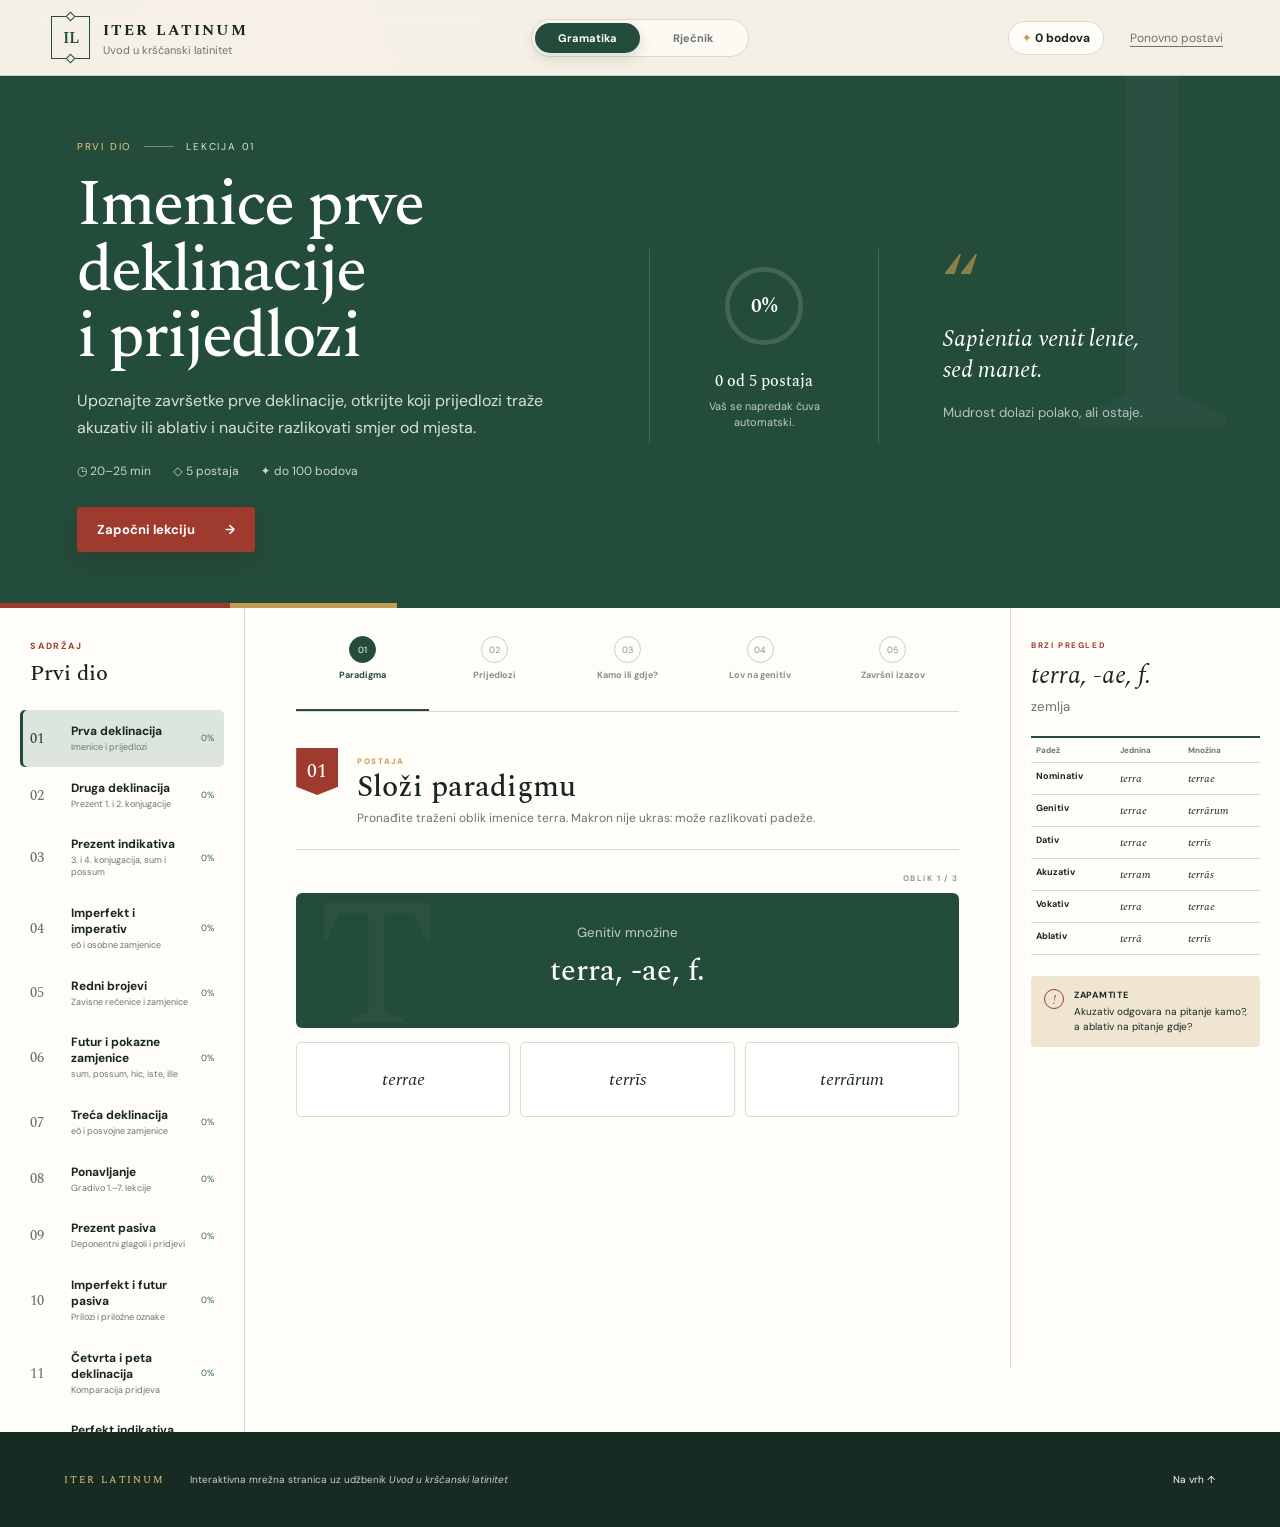
==== commit 4a602907: "Publish lessons 10–15 and complete Part One" ====
--- a/index.html
+++ b/index.html
@@ -1 +1 @@
-<!DOCTYPE html><!--F5JigUK3xQBXWww2GxE7U--><html lang="hr"><head><meta charSet="utf-8"/><meta name="viewport" content="width=device-width, initial-scale=1"/><link rel="stylesheet" href="/_next/static/css/a97660a61b3183b3.css" data-precedence="next"/><link rel="preload" as="script" fetchPriority="low" href="/_next/static/chunks/webpack-4a462cecab786e93.js"/><script src="/_next/static/chunks/4bd1b696-c023c6e3521b1417.js" async=""></script><script src="/_next/static/chunks/255-a70cfdedd3f61710.js" async=""></script><script src="/_next/static/chunks/main-app-75696d86c3673e4f.js" async=""></script><script src="/_next/static/chunks/app/page-2de01d016a618383.js" async=""></script><title>Iter Latinum — Uvod u kršćanski latinitet</title><meta name="description" content="Interaktivne gramatičke vježbe i rječnik uz udžbenik Uvod u kršćanski latinitet"/><meta name="robots" content="noindex, nofollow, noarchive"/><script src="/_next/static/chunks/polyfills-42372ed130431b0a.js" noModule=""></script></head><body><div hidden=""><!--$--><!--/$--></div><main class="grammar-mode"><header class="topbar"><a class="brand" href="#vrh" aria-label="Iter Latinum — naslovnica"><span class="brand-mark">IL</span><span><b>ITER LATINUM</b><small>Uvod u kršćanski latinitet</small></span></a><nav class="mode-switch" aria-label="Dijelovi stranice"><button class="active">Gramatika</button><button class="">Rječnik</button></nav><div class="top-actions"><span class="xp-pill"><span>✦</span> <!-- -->0<!-- --> bodova</span><button class="text-button">Ponovno postavi</button></div></header><section class="lesson-hero lesson-1" id="vrh" data-roman="I"><div class="hero-copy"><div class="eyebrow"><span>PRVI DIO</span><i></i>LEKCIJA <!-- -->01</div><h1>Imenice prve deklinacije<br/>i prijedlozi</h1><p>Upoznajte završetke prve deklinacije, otkrijte koji prijedlozi traže akuzativ ili ablativ i naučite razlikovati smjer od mjesta.</p><div class="hero-meta"><span>◷ <!-- -->20–25 min</span><span>◇ 5 postaja</span><span>✦ do 100 bodova</span></div><button class="primary">Započni lekciju<span>→</span></button></div><div class="hero-progress"><div class="progress-ring" aria-label="Napredak 0%"><svg viewBox="0 0 76 76" aria-hidden="true"><circle class="ring-track" cx="38" cy="38" r="31"></circle><circle class="ring-value" cx="38" cy="38" r="31" stroke-dasharray="194.77874452256717" stroke-dashoffset="194.77874452256717"></circle></svg><strong>0<!-- -->%</strong></div><div><b>0<!-- --> od 5 postaja</b><span>Vaš se napredak čuva automatski.</span></div></div><div class="hero-quote" aria-label="Latinska izreka"><span>“</span><p>Sapientia venit lente,<br/>sed manet.</p><small>Mudrost dolazi polako, ali ostaje.</small></div></section><section class="workspace" id="radni-prostor"><aside class="lesson-nav" aria-label="Lekcije"><div class="nav-heading"><span>SADRŽAJ</span><b>Prvi dio</b></div><button class="lesson-link active" aria-current="page"><span>01</span><div><b>Prva deklinacija</b><small>Imenice i prijedlozi</small></div><i>0<!-- -->%</i></button><button class="lesson-link "><span>02</span><div><b>Druga deklinacija</b><small>Prezent 1. i 2. konjugacije</small></div><i>0<!-- -->%</i></button><button class="lesson-link "><span>03</span><div><b>Prezent indikativa</b><small>3. i 4. konjugacija, sum i possum</small></div><i>0<!-- -->%</i></button><button class="lesson-link "><span>04</span><div><b>Imperfekt i imperativ</b><small>eō i osobne zamjenice</small></div><i>0<!-- -->%</i></button><button class="lesson-link "><span>05</span><div><b>Redni brojevi</b><small>Zavisne rečenice i zamjenice</small></div><i>0<!-- -->%</i></button><button class="lesson-link "><span>06</span><div><b>Futur i pokazne zamjenice</b><small>sum, possum, hic, iste, ille</small></div><i>0<!-- -->%</i></button><button class="lesson-link "><span>07</span><div><b>Treća deklinacija</b><small>eō i posvojne zamjenice</small></div><i>0<!-- -->%</i></button><button class="lesson-link "><span>08</span><div><b>Ponavljanje</b><small>Gradivo 1.–7. lekcije</small></div><i>0<!-- -->%</i></button><button class="lesson-link "><span>09</span><div><b>Prezent pasiva</b><small>Deponentni glagoli i pridjevi</small></div><i>0<!-- -->%</i></button><div class="coming"><span>IZBORNIK LEKCIJA</span><p>Svaka lekcija zasebno pamti dovršene postaje.</p></div></aside><div class="learning-area"><div class="station-tabs" role="tablist" aria-label="Postaje 1. lekcije"><button class="active " role="tab" aria-selected="true"><span>01</span><b>Paradigma</b></button><button class=" " role="tab" aria-selected="false"><span>02</span><b>Prijedlozi</b></button><button class=" " role="tab" aria-selected="false"><span>03</span><b>Kamo ili gdje?</b></button><button class=" " role="tab" aria-selected="false"><span>04</span><b>Lov na genitiv</b></button><button class=" " role="tab" aria-selected="false"><span>05</span><b>Završni izazov</b></button></div><article class="activity-card"><div class="activity-intro"><span>01</span><div><small>POSTAJA</small><h2>Složi paradigmu</h2><p>Pronađite traženi oblik imenice terra. Makron nije ukras: može razlikovati padeže.</p></div></div><div class="question-count">OBLIK<!-- --> <!-- -->1<!-- --> / <!-- -->3</div><div class="prompt-panel"><small>Genitiv množine</small><h3>terra, -ae, f.</h3></div><div class="answer-grid three"><button class=""><i>terrae</i></button><button class=""><i>terrīs</i></button><button class=""><i>terrārum</i></button></div></article></div><aside class="reference-panel"><div class="reference-top"><span>BRZI PREGLED</span><b>terra, -ae, f.</b><small>zemlja</small></div><div class="mini-table"><div class="mini-head"><span>Padež</span><span>Jednina</span><span>Množina</span></div><div><b>Nominativ</b><i>terra</i><i>terrae</i></div><div><b>Genitiv</b><i>terrae</i><i>terrārum</i></div><div><b>Dativ</b><i>terrae</i><i>terrīs</i></div><div><b>Akuzativ</b><i>terram</i><i>terrās</i></div><div><b>Vokativ</b><i>terra</i><i>terrae</i></div><div><b>Ablativ</b><i>terrā</i><i>terrīs</i></div></div><div class="rule-card"><span>!</span><p><b>Zapamtite</b>Akuzativ odgovara na pitanje kamo?, a ablativ na pitanje gdje?</p></div></aside></section><footer><span>ITER LATINUM</span><p>Interaktivna mrežna stranica uz udžbenik <i>Uvod u kršćanski latinitet</i></p><a href="#vrh">Na vrh ↑</a></footer></main><!--$--><!--/$--><script src="/_next/static/chunks/webpack-4a462cecab786e93.js" id="_R_" async=""></script><script>(self.__next_f=self.__next_f||[]).push([0])</script><script>self.__next_f.push([1,"1:\"$Sreact.fragment\"\n2:I[9766,[],\"\"]\n3:I[8924,[],\"\"]\n4:I[1959,[],\"ClientPageRoot\"]\n5:I[162,[\"974\",\"static/chunks/app/page-2de01d016a618383.js\"],\"default\"]\n8:I[4431,[],\"OutletBoundary\"]\na:I[5278,[],\"AsyncMetadataOutlet\"]\nc:I[4431,[],\"ViewportBoundary\"]\ne:I[4431,[],\"MetadataBoundary\"]\nf:\"$Sreact.suspense\"\n11:I[7150,[],\"\"]\n:HL[\"/_next/static/css/a97660a61b3183b3.css\",\"style\"]\n"])</script><script>self.__next_f.push([1,"0:{\"P\":null,\"b\":\"F5JigUK3xQBXWww2GxE7U\",\"p\":\"\",\"c\":[\"\",\"\"],\"i\":false,\"f\":[[[\"\",{\"children\":[\"__PAGE__\",{}]},\"$undefined\",\"$undefined\",true],[\"\",[\"$\",\"$1\",\"c\",{\"children\":[[[\"$\",\"link\",\"0\",{\"rel\":\"stylesheet\",\"href\":\"/_next/static/css/a97660a61b3183b3.css\",\"precedence\":\"next\",\"crossOrigin\":\"$undefined\",\"nonce\":\"$undefined\"}]],[\"$\",\"html\",null,{\"lang\":\"hr\",\"children\":[\"$\",\"body\",null,{\"children\":[\"$\",\"$L2\",null,{\"parallelRouterKey\":\"children\",\"error\":\"$undefined\",\"errorStyles\":\"$undefined\",\"errorScripts\":\"$undefined\",\"template\":[\"$\",\"$L3\",null,{}],\"templateStyles\":\"$undefined\",\"templateScripts\":\"$undefined\",\"notFound\":[[[\"$\",\"title\",null,{\"children\":\"404: This page could not be found.\"}],[\"$\",\"div\",null,{\"style\":{\"fontFamily\":\"system-ui,\\\"Segoe UI\\\",Roboto,Helvetica,Arial,sans-serif,\\\"Apple Color Emoji\\\",\\\"Segoe UI Emoji\\\"\",\"height\":\"100vh\",\"textAlign\":\"center\",\"display\":\"flex\",\"flexDirection\":\"column\",\"alignItems\":\"center\",\"justifyContent\":\"center\"},\"children\":[\"$\",\"div\",null,{\"children\":[[\"$\",\"style\",null,{\"dangerouslySetInnerHTML\":{\"__html\":\"body{color:#000;background:#fff;margin:0}.next-error-h1{border-right:1px solid rgba(0,0,0,.3)}@media (prefers-color-scheme:dark){body{color:#fff;background:#000}.next-error-h1{border-right:1px solid rgba(255,255,255,.3)}}\"}}],[\"$\",\"h1\",null,{\"className\":\"next-error-h1\",\"style\":{\"display\":\"inline-block\",\"margin\":\"0 20px 0 0\",\"padding\":\"0 23px 0 0\",\"fontSize\":24,\"fontWeight\":500,\"verticalAlign\":\"top\",\"lineHeight\":\"49px\"},\"children\":404}],[\"$\",\"div\",null,{\"style\":{\"display\":\"inline-block\"},\"children\":[\"$\",\"h2\",null,{\"style\":{\"fontSize\":14,\"fontWeight\":400,\"lineHeight\":\"49px\",\"margin\":0},\"children\":\"This page could not be found.\"}]}]]}]}]],[]],\"forbidden\":\"$undefined\",\"unauthorized\":\"$undefined\"}]}]}]]}],{\"children\":[\"__PAGE__\",[\"$\",\"$1\",\"c\",{\"children\":[[\"$\",\"$L4\",null,{\"Component\":\"$5\",\"searchParams\":{},\"params\":{},\"promises\":[\"$@6\",\"$@7\"]}],null,[\"$\",\"$L8\",null,{\"children\":[\"$L9\",[\"$\",\"$La\",null,{\"promise\":\"$@b\"}]]}]]}],{},null,false]},null,false],[\"$\",\"$1\",\"h\",{\"children\":[null,[[\"$\",\"$Lc\",null,{\"children\":\"$Ld\"}],null],[\"$\",\"$Le\",null,{\"children\":[\"$\",\"div\",null,{\"hidden\":true,\"children\":[\"$\",\"$f\",null,{\"fallback\":null,\"children\":\"$L10\"}]}]}]]}],false]],\"m\":\"$undefined\",\"G\":[\"$11\",[]],\"s\":false,\"S\":true}\n"])</script><script>self.__next_f.push([1,"6:{}\n7:\"$0:f:0:1:2:children:1:props:children:0:props:params\"\n"])</script><script>self.__next_f.push([1,"d:[[\"$\",\"meta\",\"0\",{\"charSet\":\"utf-8\"}],[\"$\",\"meta\",\"1\",{\"name\":\"viewport\",\"content\":\"width=device-width, initial-scale=1\"}]]\n9:null\n"])</script><script>self.__next_f.push([1,"b:{\"metadata\":[[\"$\",\"title\",\"0\",{\"children\":\"Iter Latinum — Uvod u kršćanski latinitet\"}],[\"$\",\"meta\",\"1\",{\"name\":\"description\",\"content\":\"Interaktivne gramatičke vježbe i rječnik uz udžbenik Uvod u kršćanski latinitet\"}],[\"$\",\"meta\",\"2\",{\"name\":\"robots\",\"content\":\"noindex, nofollow, noarchive\"}]],\"error\":null,\"digest\":\"$undefined\"}\n"])</script><script>self.__next_f.push([1,"10:\"$b:metadata\"\n"])</script></body></html>+<!DOCTYPE html><!--VOa49_kVcurlW_FDcTCu3--><html lang="hr"><head><meta charSet="utf-8"/><meta name="viewport" content="width=device-width, initial-scale=1"/><link rel="stylesheet" href="/_next/static/css/66266c0ee3701553.css" data-precedence="next"/><link rel="preload" as="script" fetchPriority="low" href="/_next/static/chunks/webpack-4a462cecab786e93.js"/><script src="/_next/static/chunks/4bd1b696-c023c6e3521b1417.js" async=""></script><script src="/_next/static/chunks/255-a70cfdedd3f61710.js" async=""></script><script src="/_next/static/chunks/main-app-335d050fc6328e8d.js" async=""></script><script src="/_next/static/chunks/app/page-fbb50ed48007547b.js" async=""></script><title>Iter Latinum — Uvod u kršćanski latinitet</title><meta name="description" content="Interaktivne gramatičke vježbe i rječnik uz udžbenik Uvod u kršćanski latinitet"/><meta name="robots" content="noindex, nofollow, noarchive"/><script src="/_next/static/chunks/polyfills-42372ed130431b0a.js" noModule=""></script></head><body><div hidden=""><!--$--><!--/$--></div><main class="grammar-mode"><header class="topbar"><a class="brand" href="#vrh" aria-label="Iter Latinum — naslovnica"><span class="brand-mark">IL</span><span><b>ITER LATINUM</b><small>Uvod u kršćanski latinitet</small></span></a><nav class="mode-switch" aria-label="Dijelovi stranice"><button class="active">Gramatika</button><button class="">Rječnik</button></nav><div class="top-actions"><span class="xp-pill"><span>✦</span> <!-- -->0<!-- --> bodova</span><button class="text-button">Ponovno postavi</button></div></header><section class="lesson-hero lesson-1" id="vrh" data-roman="I"><div class="hero-copy"><div class="eyebrow"><span>PRVI DIO</span><i></i>LEKCIJA <!-- -->01</div><h1>Imenice prve deklinacije<br/>i prijedlozi</h1><p>Upoznajte završetke prve deklinacije, otkrijte koji prijedlozi traže akuzativ ili ablativ i naučite razlikovati smjer od mjesta.</p><div class="hero-meta"><span>◷ <!-- -->20–25 min</span><span>◇ 5 postaja</span><span>✦ do 100 bodova</span></div><button class="primary">Započni lekciju<span>→</span></button></div><div class="hero-progress"><div class="progress-ring" aria-label="Napredak 0%"><svg viewBox="0 0 76 76" aria-hidden="true"><circle class="ring-track" cx="38" cy="38" r="31"></circle><circle class="ring-value" cx="38" cy="38" r="31" stroke-dasharray="194.77874452256717" stroke-dashoffset="194.77874452256717"></circle></svg><strong>0<!-- -->%</strong></div><div><b>0<!-- --> od 5 postaja</b><span>Vaš se napredak čuva automatski.</span></div></div><div class="hero-quote" aria-label="Latinska izreka"><span>“</span><p>Sapientia venit lente,<br/>sed manet.</p><small>Mudrost dolazi polako, ali ostaje.</small></div></section><section class="workspace" id="radni-prostor"><aside class="lesson-nav" aria-label="Lekcije"><div class="nav-heading"><span>SADRŽAJ</span><b>Prvi dio</b></div><button class="lesson-link active" aria-current="page"><span>01</span><div><b>Prva deklinacija</b><small>Imenice i prijedlozi</small></div><i>0<!-- -->%</i></button><button class="lesson-link "><span>02</span><div><b>Druga deklinacija</b><small>Prezent 1. i 2. konjugacije</small></div><i>0<!-- -->%</i></button><button class="lesson-link "><span>03</span><div><b>Prezent indikativa</b><small>3. i 4. konjugacija, sum i possum</small></div><i>0<!-- -->%</i></button><button class="lesson-link "><span>04</span><div><b>Imperfekt i imperativ</b><small>eō i osobne zamjenice</small></div><i>0<!-- -->%</i></button><button class="lesson-link "><span>05</span><div><b>Redni brojevi</b><small>Zavisne rečenice i zamjenice</small></div><i>0<!-- -->%</i></button><button class="lesson-link "><span>06</span><div><b>Futur i pokazne zamjenice</b><small>sum, possum, hic, iste, ille</small></div><i>0<!-- -->%</i></button><button class="lesson-link "><span>07</span><div><b>Treća deklinacija</b><small>eō i posvojne zamjenice</small></div><i>0<!-- -->%</i></button><button class="lesson-link "><span>08</span><div><b>Ponavljanje</b><small>Gradivo 1.–7. lekcije</small></div><i>0<!-- -->%</i></button><button class="lesson-link "><span>09</span><div><b>Prezent pasiva</b><small>Deponentni glagoli i pridjevi</small></div><i>0<!-- -->%</i></button><button class="lesson-link "><span>10</span><div><b>Imperfekt i futur pasiva</b><small>Prilozi i priložne oznake</small></div><i>0<!-- -->%</i></button><button class="lesson-link "><span>11</span><div><b>Četvrta i peta deklinacija</b><small>Komparacija pridjeva</small></div><i>0<!-- -->%</i></button><button class="lesson-link "><span>12</span><div><b>Perfekt indikativa</b><small>Funkcije ablativa</small></div><i>0<!-- -->%</i></button><button class="lesson-link "><span>13</span><div><b>Komparacija priloga</b><small>volō, nōlō i mālō</small></div><i>0<!-- -->%</i></button><button class="lesson-link "><span>14</span><div><b>Pluskvamperfekt i futur II.</b><small>Upitne rečenice</small></div><i>0<!-- -->%</i></button><button class="lesson-link "><span>15</span><div><b>Veliko ponavljanje</b><small>Prvi dio knjige</small></div><i>0<!-- -->%</i></button><div class="coming"><span>IZBORNIK LEKCIJA</span><p>Svaka lekcija zasebno pamti dovršene postaje.</p></div></aside><div class="learning-area"><div class="station-tabs" role="tablist" aria-label="Postaje 1. lekcije"><button class="active " role="tab" aria-selected="true"><span>01</span><b>Paradigma</b></button><button class=" " role="tab" aria-selected="false"><span>02</span><b>Prijedlozi</b></button><button class=" " role="tab" aria-selected="false"><span>03</span><b>Kamo ili gdje?</b></button><button class=" " role="tab" aria-selected="false"><span>04</span><b>Lov na genitiv</b></button><button class=" " role="tab" aria-selected="false"><span>05</span><b>Završni izazov</b></button></div><article class="activity-card"><div class="activity-intro"><span>01</span><div><small>POSTAJA</small><h2>Složi paradigmu</h2><p>Pronađite traženi oblik imenice terra. Makron nije ukras: može razlikovati padeže.</p></div></div><div class="question-count">OBLIK<!-- --> <!-- -->1<!-- --> / <!-- -->3</div><div class="prompt-panel"><small>Genitiv množine</small><h3>terra, -ae, f.</h3></div><div class="answer-grid three"><button class=""><i>terrae</i></button><button class=""><i>terrīs</i></button><button class=""><i>terrārum</i></button></div></article></div><aside class="reference-panel"><div class="reference-top"><span>BRZI PREGLED</span><b>terra, -ae, f.</b><small>zemlja</small></div><div class="mini-table"><div class="mini-head"><span>Padež</span><span>Jednina</span><span>Množina</span></div><div><b>Nominativ</b><i>terra</i><i>terrae</i></div><div><b>Genitiv</b><i>terrae</i><i>terrārum</i></div><div><b>Dativ</b><i>terrae</i><i>terrīs</i></div><div><b>Akuzativ</b><i>terram</i><i>terrās</i></div><div><b>Vokativ</b><i>terra</i><i>terrae</i></div><div><b>Ablativ</b><i>terrā</i><i>terrīs</i></div></div><div class="rule-card"><span>!</span><p><b>Zapamtite</b>Akuzativ odgovara na pitanje kamo?, a ablativ na pitanje gdje?</p></div></aside></section><footer><span>ITER LATINUM</span><p>Interaktivna mrežna stranica uz udžbenik <i>Uvod u kršćanski latinitet</i></p><a href="#vrh">Na vrh ↑</a></footer></main><!--$--><!--/$--><script src="/_next/static/chunks/webpack-4a462cecab786e93.js" id="_R_" async=""></script><script>(self.__next_f=self.__next_f||[]).push([0])</script><script>self.__next_f.push([1,"1:\"$Sreact.fragment\"\n2:I[9766,[],\"\"]\n3:I[8924,[],\"\"]\n4:I[1959,[],\"ClientPageRoot\"]\n5:I[162,[\"974\",\"static/chunks/app/page-fbb50ed48007547b.js\"],\"default\"]\n8:I[4431,[],\"OutletBoundary\"]\na:I[5278,[],\"AsyncMetadataOutlet\"]\nc:I[4431,[],\"ViewportBoundary\"]\ne:I[4431,[],\"MetadataBoundary\"]\nf:\"$Sreact.suspense\"\n11:I[7150,[],\"\"]\n:HL[\"/_next/static/css/66266c0ee3701553.css\",\"style\"]\n"])</script><script>self.__next_f.push([1,"0:{\"P\":null,\"b\":\"VOa49_kVcurlW_FDcTCu3\",\"p\":\"\",\"c\":[\"\",\"\"],\"i\":false,\"f\":[[[\"\",{\"children\":[\"__PAGE__\",{}]},\"$undefined\",\"$undefined\",true],[\"\",[\"$\",\"$1\",\"c\",{\"children\":[[[\"$\",\"link\",\"0\",{\"rel\":\"stylesheet\",\"href\":\"/_next/static/css/66266c0ee3701553.css\",\"precedence\":\"next\",\"crossOrigin\":\"$undefined\",\"nonce\":\"$undefined\"}]],[\"$\",\"html\",null,{\"lang\":\"hr\",\"children\":[\"$\",\"body\",null,{\"children\":[\"$\",\"$L2\",null,{\"parallelRouterKey\":\"children\",\"error\":\"$undefined\",\"errorStyles\":\"$undefined\",\"errorScripts\":\"$undefined\",\"template\":[\"$\",\"$L3\",null,{}],\"templateStyles\":\"$undefined\",\"templateScripts\":\"$undefined\",\"notFound\":[[[\"$\",\"title\",null,{\"children\":\"404: This page could not be found.\"}],[\"$\",\"div\",null,{\"style\":{\"fontFamily\":\"system-ui,\\\"Segoe UI\\\",Roboto,Helvetica,Arial,sans-serif,\\\"Apple Color Emoji\\\",\\\"Segoe UI Emoji\\\"\",\"height\":\"100vh\",\"textAlign\":\"center\",\"display\":\"flex\",\"flexDirection\":\"column\",\"alignItems\":\"center\",\"justifyContent\":\"center\"},\"children\":[\"$\",\"div\",null,{\"children\":[[\"$\",\"style\",null,{\"dangerouslySetInnerHTML\":{\"__html\":\"body{color:#000;background:#fff;margin:0}.next-error-h1{border-right:1px solid rgba(0,0,0,.3)}@media (prefers-color-scheme:dark){body{color:#fff;background:#000}.next-error-h1{border-right:1px solid rgba(255,255,255,.3)}}\"}}],[\"$\",\"h1\",null,{\"className\":\"next-error-h1\",\"style\":{\"display\":\"inline-block\",\"margin\":\"0 20px 0 0\",\"padding\":\"0 23px 0 0\",\"fontSize\":24,\"fontWeight\":500,\"verticalAlign\":\"top\",\"lineHeight\":\"49px\"},\"children\":404}],[\"$\",\"div\",null,{\"style\":{\"display\":\"inline-block\"},\"children\":[\"$\",\"h2\",null,{\"style\":{\"fontSize\":14,\"fontWeight\":400,\"lineHeight\":\"49px\",\"margin\":0},\"children\":\"This page could not be found.\"}]}]]}]}]],[]],\"forbidden\":\"$undefined\",\"unauthorized\":\"$undefined\"}]}]}]]}],{\"children\":[\"__PAGE__\",[\"$\",\"$1\",\"c\",{\"children\":[[\"$\",\"$L4\",null,{\"Component\":\"$5\",\"searchParams\":{},\"params\":{},\"promises\":[\"$@6\",\"$@7\"]}],null,[\"$\",\"$L8\",null,{\"children\":[\"$L9\",[\"$\",\"$La\",null,{\"promise\":\"$@b\"}]]}]]}],{},null,false]},null,false],[\"$\",\"$1\",\"h\",{\"children\":[null,[[\"$\",\"$Lc\",null,{\"children\":\"$Ld\"}],null],[\"$\",\"$Le\",null,{\"children\":[\"$\",\"div\",null,{\"hidden\":true,\"children\":[\"$\",\"$f\",null,{\"fallback\":null,\"children\":\"$L10\"}]}]}]]}],false]],\"m\":\"$undefined\",\"G\":[\"$11\",[]],\"s\":false,\"S\":true}\n"])</script><script>self.__next_f.push([1,"6:{}\n7:\"$0:f:0:1:2:children:1:props:children:0:props:params\"\n"])</script><script>self.__next_f.push([1,"d:[[\"$\",\"meta\",\"0\",{\"charSet\":\"utf-8\"}],[\"$\",\"meta\",\"1\",{\"name\":\"viewport\",\"content\":\"width=device-width, initial-scale=1\"}]]\n9:null\n"])</script><script>self.__next_f.push([1,"b:{\"metadata\":[[\"$\",\"title\",\"0\",{\"children\":\"Iter Latinum — Uvod u kršćanski latinitet\"}],[\"$\",\"meta\",\"1\",{\"name\":\"description\",\"content\":\"Interaktivne gramatičke vježbe i rječnik uz udžbenik Uvod u kršćanski latinitet\"}],[\"$\",\"meta\",\"2\",{\"name\":\"robots\",\"content\":\"noindex, nofollow, noarchive\"}]],\"error\":null,\"digest\":\"$undefined\"}\n"])</script><script>self.__next_f.push([1,"10:\"$b:metadata\"\n"])</script></body></html>
--- a/_next/static/css/66266c0ee3701553.css
+++ b/_next/static/css/66266c0ee3701553.css
@@ -0,0 +1 @@
+@import url("https://fonts.googleapis.com/css2?family=DM+Sans:wght@400;500;600;700&family=Spectral:ital,wght@0,400;0,500;0,600;1,400&display=swap");:root{--ink:#17261f;--green:#244c3b;--green-2:#376b55;--red:#9f3a2e;--gold:#c59b52;--cream:#f5f0e6;--paper:#fffdf8;--sage:#dce6dc;--line:#ded8ca;--muted:#6d756f;--shadow:0 18px 55px rgba(39,48,40,.09)}*{box-sizing:border-box}html{scroll-behavior:smooth}body{margin:0;color:var(--ink);background:var(--cream);font-family:DM Sans,system-ui,sans-serif}button,input{font:inherit}button{color:inherit}body:before{content:"";position:fixed;inset:0;pointer-events:none;opacity:.34;z-index:-1;background-image:radial-gradient(circle at 20% 10%,rgba(255,255,255,.9),transparent 27%),repeating-linear-gradient(90deg,rgba(36,76,59,.025),rgba(36,76,59,.025) 1px,transparent 0,transparent 32px)}.topbar{height:76px;padding:0 clamp(22px,4vw,64px);justify-content:space-between;border-bottom:1px solid rgba(36,76,59,.18);background:rgba(245,240,230,.9);-webkit-backdrop-filter:blur(14px);backdrop-filter:blur(14px);position:-webkit-sticky;position:sticky;top:0;z-index:20}.brand,.topbar{display:flex;align-items:center}.brand{gap:13px;color:var(--ink);text-decoration:none}.brand-mark{display:grid;place-items:center;width:39px;height:43px;border:1px solid var(--green);color:var(--green);font-family:Spectral,serif;font-weight:600;position:relative}.brand-mark:after,.brand-mark:before{content:"";position:absolute;width:5px;height:5px;background:var(--cream);border:1px solid var(--green);transform:rotate(45deg)}.brand-mark:before{top:-4px}.brand-mark:after{bottom:-4px}.brand b{display:block;font-family:Spectral,serif;font-size:15px;letter-spacing:.14em}.brand small{display:block;color:var(--muted);font-size:11px;margin-top:1px}.top-actions{display:flex;align-items:center;gap:20px}.xp-pill{padding:8px 13px;background:var(--paper);border:1px solid var(--line);border-radius:99px;font-size:12px;font-weight:700}.xp-pill span{color:var(--gold)}.text-button{border:0;background:transparent;font-size:12px;color:var(--muted);cursor:pointer;text-decoration:underline;text-underline-offset:4px}.lesson-hero{min-height:450px;padding:64px clamp(24px,6vw,96px) 56px;color:white;background:var(--green);display:grid;grid-template-columns:minmax(0,1.6fr) minmax(230px,.65fr) minmax(260px,.7fr);grid-gap:clamp(30px,5vw,80px);gap:clamp(30px,5vw,80px);align-items:center;position:relative;overflow:hidden}.lesson-hero:before{content:attr(data-roman);position:absolute;right:1%;top:-120px;font-family:Spectral,serif;font-size:590px;line-height:1;color:rgba(255,255,255,.025)}.lesson-hero.lesson-2{background:#294b43}.lesson-hero.lesson-3{background:#31493d}.lesson-hero.lesson-4{background:#304942}.lesson-hero.lesson-5{background:#2e463a}.lesson-hero.lesson-6{background:#29483f}.lesson-hero.lesson-7{background:#33493f}.lesson-hero.lesson-8{background:#36483e}.lesson-hero.lesson-9{background:#29453e}.lesson-hero.lesson-10{background:#304a41}.lesson-hero.lesson-11{background:#2b463d}.lesson-hero.lesson-12{background:#334b40}.lesson-hero.lesson-13{background:#2d473f}.lesson-hero.lesson-14{background:#354c43}.lesson-hero.lesson-15{background:#29443c}.lesson-hero:after{content:"";position:absolute;left:0;bottom:0;right:0;height:5px;background:linear-gradient(90deg,var(--red) 0 18%,var(--gold) 18% 31%,transparent 31%)}.hero-copy{position:relative;z-index:1}.eyebrow{display:flex;align-items:center;gap:12px;letter-spacing:.18em;font-size:10px;color:#d9e4dc}.eyebrow span{color:#f0c97e}.eyebrow i{width:30px;height:1px;background:rgba(255,255,255,.35)}.hero-copy h1{margin:20px 0 12px;font:500 clamp(38px,5vw,64px)/1.03 Spectral,serif;letter-spacing:-.035em}.hero-copy>p{max-width:690px;color:#d6e0da;font-size:16px;line-height:1.7}.hero-meta{display:flex;flex-wrap:wrap;gap:22px;color:#c8d5ce;font-size:12px;margin:22px 0 28px}.hero-meta span{display:flex;align-items:center;gap:7px}.primary{border:0;border-radius:3px;padding:14px 20px;background:var(--red);color:white;font-weight:700;font-size:13px;display:inline-flex;align-items:center;gap:30px;cursor:pointer;box-shadow:0 8px 25px rgba(65,19,15,.2);transition:transform .2s,background .2s}.primary:hover{transform:translateY(-2px);background:#ad4437}.primary:disabled{opacity:.45;cursor:not-allowed;transform:none}.hero-progress{border-left:1px solid rgba(255,255,255,.16);border-right:1px solid rgba(255,255,255,.16);padding:12px clamp(24px,3vw,46px);text-align:center;position:relative;z-index:1}.hero-progress .progress-ring{margin:0 auto 18px}.hero-progress b,.hero-progress span{display:block}.hero-progress b{font:500 16px Spectral,serif}.hero-progress span{margin-top:6px;color:#bdcbc3;font-size:11px;line-height:1.45}.progress-ring{width:90px;height:90px;position:relative;display:grid;place-items:center}.progress-ring svg{position:absolute;inset:0;transform:rotate(-90deg)}.progress-ring circle{fill:none;stroke-width:4}.ring-track{stroke:rgba(255,255,255,.14)}.ring-value{stroke:var(--gold);stroke-linecap:round;transition:stroke-dashoffset .6s}.progress-ring strong{font:600 20px Spectral,serif}.hero-quote{position:relative;z-index:1}.hero-quote>span{font:80px/.5 Spectral,serif;color:var(--gold);opacity:.65}.hero-quote p{font:italic 23px/1.35 Spectral,serif;margin:5px 0 15px}.hero-quote small{color:#b7c5bd;line-height:1.5}.workspace{width:min(1550px,100%);margin:0 auto;display:grid;grid-template-columns:245px minmax(460px,1fr) 270px;align-items:start;background:var(--paper);min-height:760px;box-shadow:var(--shadow);scroll-margin-top:76px}.lesson-nav{border-right:1px solid var(--line);height:calc(100vh - 76px);padding:32px 20px;position:-webkit-sticky;position:sticky;top:76px;overflow-y:auto;scrollbar-width:thin}.nav-heading{padding:0 10px 20px}.nav-heading span{display:block;color:var(--red);font-size:9px;letter-spacing:.2em;font-weight:700}.nav-heading b{display:block;margin-top:5px;font:500 22px Spectral,serif}.lesson-link{width:100%;display:grid;grid-template-columns:31px 1fr auto;grid-gap:10px;gap:10px;align-items:center;padding:13px 10px;border:0;border-radius:5px;text-align:left;background:transparent;cursor:pointer;transition:background .2s,box-shadow .2s}.lesson-link:hover{background:#edf1e9}.lesson-link>span{font:500 14px Spectral,serif;color:var(--muted)}.lesson-link b,.lesson-link small{display:block}.lesson-link b{font-size:12px}.lesson-link small{font-size:9px;color:var(--muted);margin-top:3px;line-height:1.3}.lesson-link i{font-style:normal;font-size:9px;color:var(--green-2)}.lesson-link.active{background:var(--sage);box-shadow:inset 3px 0 var(--green)}.lesson-link.active>span{color:var(--green)}.coming{margin:28px 9px;border-top:1px solid var(--line);padding-top:22px}.coming span{font-size:8px;font-weight:700;color:var(--gold);letter-spacing:.14em}.coming p{color:var(--muted);font:italic 12px/1.5 Spectral,serif}.learning-area{min-width:0;padding:28px clamp(24px,4vw,58px) 70px}.station-tabs{display:grid;grid-template-columns:repeat(5,1fr);border-bottom:1px solid var(--line);margin-bottom:36px}.station-tabs button{border:0;border-bottom:2px solid transparent;background:transparent;padding:0 4px 14px;cursor:pointer;color:#88908b;display:flex;flex-direction:column;align-items:center;gap:7px;min-width:0}.station-tabs button span{display:grid;place-items:center;width:27px;height:27px;border:1px solid #c9cdc8;border-radius:50%;font-size:9px}.station-tabs button b{min-height:25px;font-size:9px;line-height:1.25;text-align:center}.station-tabs button.active{color:var(--green);border-bottom-color:var(--green)}.station-tabs button.active span{background:var(--green);border-color:var(--green);color:white}.station-tabs button.done span{background:var(--gold);border-color:var(--gold);color:white}.activity-card{max-width:740px;margin:0 auto}.activity-intro{display:grid;grid-template-columns:44px 1fr;grid-gap:17px;gap:17px;border-bottom:1px solid var(--line);padding-bottom:22px;margin-bottom:23px}.activity-intro>span{display:grid;place-items:center;width:42px;height:47px;background:var(--red);color:white;font:500 19px Spectral,serif;-webkit-clip-path:polygon(0 0,100% 0,100% 82%,50% 100%,0 82%);clip-path:polygon(0 0,100% 0,100% 82%,50% 100%,0 82%)}.activity-intro small{color:var(--gold);font-size:8px;font-weight:700;letter-spacing:.2em}.activity-intro h2{font:500 30px/1.1 Spectral,serif;margin:2px 0 5px}.activity-intro p{margin:0;color:var(--muted);line-height:1.5;font-size:12px}.question-count{text-align:right;color:#929892;font-size:8px;letter-spacing:.18em;font-weight:700;margin-bottom:10px}.prompt-panel{padding:28px;background:var(--green);color:white;text-align:center;border-radius:6px;position:relative;overflow:hidden}.prompt-panel:before{content:"T";position:absolute;font:180px/1 Spectral,serif;color:rgba(255,255,255,.035);left:3%;top:-15px}.prompt-panel small{color:#c2cec7}.prompt-panel h3{font:500 30px Spectral,serif;margin:6px 0}.prompt-panel p{margin:0;font:italic 16px Spectral,serif;color:#e4ebe6}.answer-grid{display:grid;grid-gap:10px;gap:10px;margin-top:14px}.answer-grid.three{grid-template-columns:repeat(3,1fr)}.answer-grid.two{grid-template-columns:repeat(2,1fr)}.answer-grid button{min-height:75px;border:1px solid var(--line);background:#fff;border-radius:5px;cursor:pointer;display:flex;flex-direction:column;align-items:center;justify-content:center;transition:border .2s,transform .2s,background .2s;padding:10px}.answer-grid button:hover{border-color:var(--green);transform:translateY(-2px)}.answer-grid button.correct{border-color:var(--green-2);background:#e8f0e9;box-shadow:inset 0 0 0 1px var(--green-2)}.answer-grid button.wrong{border-color:var(--red);background:#f7ebe6}.answer-grid i{font:italic 18px/1.3 Spectral,serif}.answer-grid b{font:500 19px Spectral,serif}.answer-grid small{color:var(--muted);font-size:10px;margin-top:3px}.feedback{margin-top:14px;padding:12px 14px;border-radius:4px;font-size:11px;line-height:1.45;border-left:3px solid}.feedback b,.feedback span{display:block}.feedback span{margin-top:3px}.feedback.success{background:#e4efe6;color:#295641;border-color:#4e7d64}.feedback.try{background:#f6eae3;color:#7b362b;border-color:var(--red)}.continue{display:block;margin:13px 0 0 auto;border:0;background:transparent;color:var(--red);font-size:11px;font-weight:700;cursor:pointer}.already{font-size:10px;color:var(--green-2);text-align:center;margin-top:14px}.reading-block{margin:0 0 20px;padding:20px 22px;background:#efe8da;border-left:3px solid var(--gold);border-radius:4px}.reading-block span{color:var(--red);font-size:8px;font-weight:700;letter-spacing:.18em}.reading-block p{margin:8px 0 0;font:italic 16px/1.65 Spectral,serif}.result-chip{display:inline-block;margin:-8px 0 20px;padding:8px 13px;border:1px solid var(--line);border-radius:99px;font-size:11px}.fieldset-focus{margin:5px 0 12px;color:var(--muted);font:italic 13px Spectral,serif}.word-card{min-height:190px;padding:30px;background:var(--green);color:white;border-radius:7px;display:flex;flex-direction:column;justify-content:center;align-items:center;position:relative;overflow:hidden}.word-card:after,.word-card:before{content:"";position:absolute;width:120px;height:120px;border:1px solid rgba(255,255,255,.08);transform:rotate(45deg)}.word-card:before{left:-75px}.word-card:after{right:-75px}.word-card span{font-size:8px;letter-spacing:.2em;color:#cbd8d0}.word-card strong{font:italic 54px/1.1 Spectral,serif;margin:8px 0 4px}.word-card small{color:#cbd8d0}.door-grid{display:grid;grid-template-columns:repeat(3,1fr);grid-gap:9px;gap:9px;margin-top:14px}.door-grid button{min-height:116px;border:1px solid var(--line);border-radius:5px;background:white;display:flex;flex-direction:column;align-items:center;justify-content:center;cursor:pointer}.door-grid button>span{width:35px;height:35px;display:grid;place-items:center;border-radius:50%;color:white;background:var(--green);font:500 13px Spectral,serif}.door-grid button:nth-child(2)>span{background:var(--red)}.door-grid button:nth-child(3)>span{background:var(--gold)}.door-grid b{font-size:11px;margin-top:8px}.door-grid small{color:var(--muted);font-size:8px;margin-top:2px}.scene-card{min-height:210px;display:flex;flex-direction:column;justify-content:center;align-items:center;color:white;background:linear-gradient(160deg,#3c6d66,#244c3b);border-radius:7px;position:relative;overflow:hidden}.scene-card .water-lines{position:absolute;inset:0;opacity:.18;background:repeating-radial-gradient(ellipse at 50% 110%,transparent 0 28px,#fff 29px 30px)}.scene-card span{position:relative;font-size:11px;color:#cbd8d0}.scene-card strong{position:relative;font:italic 43px Spectral,serif;margin-top:7px}.scene-card:after{content:"↝";position:absolute;right:7%;bottom:5%;font-size:70px;color:rgba(255,255,255,.09)}.detective-card{background:#efe8da;min-height:230px;border-radius:7px;padding:35px;display:flex;flex-direction:column;align-items:center;justify-content:center;background-image:linear-gradient(rgba(107,91,66,.08) 1px,transparent 0);background-size:100% 31px}.detective-card>span{font-size:8px;letter-spacing:.18em;font-weight:700;color:var(--red)}.detective-card>div{display:flex;flex-wrap:wrap;justify-content:center;gap:8px;margin:22px 0 15px}.detective-card button{border:0;border-bottom:1px solid #806f58;background:transparent;padding:4px 3px;font:italic 25px Spectral,serif;cursor:pointer}.detective-card button:hover{color:var(--red)}.detective-card button.found{background:#f7d88e;border-radius:4px;border:0;padding:4px 8px}.detective-card small{color:var(--muted);font:italic 13px Spectral,serif}.final-list{display:grid;grid-gap:13px;gap:13px}.final-list fieldset{border:1px solid var(--line);border-radius:6px;padding:18px;margin:0}.final-list fieldset.review-correct{border-color:#94b8a6}.final-list fieldset.review-wrong{border-color:#d6a59d}.final-list legend{font:500 15px/1.4 Spectral,serif;padding:0 8px}.final-list legend span{display:inline-grid;place-items:center;width:24px;height:24px;background:var(--green);color:white;border-radius:50%;font:600 10px DM Sans,sans-serif;margin-right:9px}.final-list fieldset>div{display:grid;grid-template-columns:repeat(3,1fr);grid-gap:7px;gap:7px;margin-top:10px}.final-list label{border:1px solid var(--line);border-radius:4px;padding:9px 10px;cursor:pointer;text-align:center}.final-list label.selected{background:#f4eedf;border-color:var(--gold);box-shadow:inset 0 0 0 1px var(--gold)}.final-list label.correct{background:#e8f0e9;border-color:var(--green-2);box-shadow:inset 0 0 0 1px var(--green-2)}.final-list label.wrong{background:#f7ebe6;border-color:var(--red);box-shadow:inset 0 0 0 1px var(--red)}.final-list.reviewed label{cursor:default}.final-list input{position:absolute;opacity:0}.final-list i{font:italic 13px Spectral,serif}.final-review-summary{margin-top:18px;padding:14px 16px;border-left:3px solid var(--gold);border-radius:4px;background:#f4eedf}.final-review-summary b,.final-review-summary span{display:block}.final-review-summary b{font:500 18px Spectral,serif}.final-review-summary span{margin-top:3px;color:var(--muted);font-size:11px;line-height:1.45}.submit{margin:18px 0 0 auto;display:flex}.reset-overlay{position:fixed;inset:0;z-index:60;display:grid;place-items:center;padding:20px;background:rgba(18,31,25,.58);-webkit-backdrop-filter:blur(3px);backdrop-filter:blur(3px)}.reset-dialog{width:min(460px,100%);padding:28px;border:1px solid var(--line);border-radius:7px;background:var(--paper);box-shadow:0 25px 70px rgba(15,28,22,.28)}.reset-dialog small{color:var(--red);font-size:9px;font-weight:700;letter-spacing:.18em}.reset-dialog h2{margin:7px 0 8px;font:500 28px/1.15 Spectral,serif}.reset-dialog p{margin:0;color:var(--muted);font-size:13px;line-height:1.6}.reset-dialog>div{display:flex;justify-content:flex-end;gap:9px;margin-top:23px}.reset-dialog button{min-height:42px;padding:10px 15px;border-radius:4px;font-size:11px;font-weight:700;cursor:pointer}.reset-cancel{border:1px solid var(--line);background:white}.reset-confirm{border:1px solid var(--red);color:white;background:var(--red)}.completion{text-align:center;padding:30px 20px}.laurel{width:94px;height:94px;display:grid;place-items:center;margin:5px auto 20px;border:2px solid var(--gold);border-radius:50%;position:relative}.laurel:after,.laurel:before{content:"❧";position:absolute;color:var(--gold);font-size:28px}.laurel:before{left:-15px;transform:rotate(-45deg)}.laurel:after{right:-15px;transform:scaleX(-1) rotate(-45deg)}.laurel span{width:52px;height:52px;display:grid;place-items:center;border-radius:50%;background:var(--green);color:white;font-size:24px}.completion>small{color:var(--gold);font-weight:700;letter-spacing:.2em;font-size:8px}.completion h2{font:500 34px Spectral,serif;margin:7px 0}.completion>p{max-width:470px;margin:0 auto 22px;color:var(--muted);line-height:1.6;font-size:12px}.completion-score{margin:22px auto;max-width:370px;display:flex;align-items:center;justify-content:center;gap:20px;padding:17px;background:var(--green);color:white;border-radius:7px;text-align:left}.completion-score .progress-ring{width:70px;height:70px;flex:0 0 70px}.completion-score b,.completion-score span{display:block}.completion-score b{font:500 25px Spectral,serif}.completion-score span{color:#c9d6ce;font-size:10px;margin-top:4px}.reference-panel{border-left:1px solid var(--line);min-height:760px;padding:32px 20px;position:-webkit-sticky;position:sticky;top:76px}.reference-top span{display:block;color:var(--red);font-weight:700;font-size:8px;letter-spacing:.2em}.reference-top b{display:block;font:italic 25px Spectral,serif;margin-top:7px}.reference-top small{color:var(--muted)}.mini-table{margin-top:20px;border-top:2px solid var(--green)}.mini-table>div{display:grid;grid-template-columns:1.25fr 1fr 1fr;padding:7px 5px;border-bottom:1px solid var(--line);font-size:9px}.mini-table .mini-head{color:var(--muted);font-weight:700;font-size:8px}.mini-table i{font:italic 11px Spectral,serif}.rule-card{background:#f0e5d0;margin-top:21px;padding:13px;display:flex;gap:10px;align-items:flex-start;border-radius:4px}.rule-card>span{width:20px;height:20px;flex:0 0 20px;display:grid;place-items:center;border:1px solid var(--red);color:var(--red);border-radius:50%;font:italic 13px Spectral,serif}.rule-card p{margin:0;font-size:10px;line-height:1.45}.rule-card b{display:block;font-size:9px;text-transform:uppercase;letter-spacing:.08em;margin-bottom:3px}.vocab{margin-top:20px;border-top:1px solid var(--line)}.vocab summary{list-style:none;padding:14px 0;font-size:10px;font-weight:700;cursor:pointer}.vocab summary::-webkit-details-marker{display:none}.vocab summary span{float:right;color:var(--muted);font-weight:400}.vocab>div{display:flex;justify-content:space-between;border-top:1px dotted var(--line);padding:6px 0;font-size:10px}.vocab i{font:italic 12px Spectral,serif}.vocab>div span{color:var(--muted)}footer{min-height:95px;padding:25px clamp(24px,5vw,80px);background:#182b23;color:#c5d0c9;display:flex;align-items:center;gap:25px;font-size:10px}footer>span{color:#e8c77e;letter-spacing:.18em;font-family:Spectral,serif}footer p{margin:0;flex:1 1}footer a{color:white;text-decoration:none}.mode-switch{position:absolute;left:50%;transform:translateX(-50%);display:grid;grid-template-columns:repeat(2,1fr);padding:3px;border:1px solid var(--line);background:rgba(255,253,248,.78);border-radius:99px}.mode-switch button{min-width:105px;border:0;border-radius:99px;background:transparent;padding:8px 16px;color:var(--muted);cursor:pointer;font-size:11px;font-weight:700;transition:background .2s,color .2s,box-shadow .2s}.mode-switch button:first-child.active{color:white;background:var(--green);box-shadow:0 5px 14px rgba(36,76,59,.18)}.mode-switch button:last-child.active{color:white;background:#5d567b;box-shadow:0 5px 14px rgba(57,54,86,.2)}.vocab-top-pill{padding:8px 13px;border:1px solid #cbc7d6;border-radius:99px;color:#5d567b;background:#f6f3f8;font-size:10px;font-weight:700;letter-spacing:.04em}.vocabulary-mode{--vocab-ink:#28354e;--vocab-blue:#354865;--vocab-plum:#625575;--vocab-plum-2:#7c6888;--vocab-coral:#b65e55;--vocab-mist:#e7e5ee;--vocab-paper:#fbf9f5}.vocab-shell{min-height:calc(100vh - 76px);background:#f1ede7;color:#222d3e;scroll-margin-top:76px}.vocab-hero{min-height:410px;padding:58px clamp(28px,7vw,110px);display:grid;grid-template-columns:minmax(0,1.45fr) minmax(200px,.55fr) minmax(220px,.55fr);align-items:center;grid-gap:clamp(30px,6vw,90px);gap:clamp(30px,6vw,90px);color:white;background:linear-gradient(120deg,#283850,#3c4563 56%,#665474);position:relative;overflow:hidden}.vocab-hero:before{content:"LEXICON";position:absolute;left:-18px;bottom:-52px;color:rgba(255,255,255,.026);font:600 clamp(90px,14vw,210px)/1 DM Sans,sans-serif;letter-spacing:.05em}.vocab-hero:after{content:"";position:absolute;inset:0;opacity:.18;pointer-events:none;background:repeating-linear-gradient(125deg,transparent 0 42px,rgba(255,255,255,.08) 43px,transparent 44px)}.vocab-hero-copy,.vocab-hero-mark,.vocab-hero-summary{position:relative;z-index:1}.vocab-eyebrow{display:flex;align-items:center;gap:12px;color:#d2cfdf;font-size:9px;letter-spacing:.2em}.vocab-eyebrow span{color:#f0cc86}.vocab-eyebrow i{width:32px;height:1px;background:rgba(255,255,255,.35)}.vocab-hero h1{margin:20px 0 14px;font:500 clamp(42px,5vw,66px)/.98 Spectral,serif;letter-spacing:-.035em}.vocab-hero-copy>p{max-width:630px;margin:0;color:#d8dbe5;font-size:15px;line-height:1.7}.vocab-hero-mark{justify-self:center;display:grid;place-items:center;width:155px;height:190px;border:1px solid rgba(255,255,255,.24);background:rgba(255,255,255,.045);box-shadow:inset 0 0 0 10px rgba(255,255,255,.025)}.vocab-hero-mark:after,.vocab-hero-mark:before{content:"";position:absolute;width:8px;height:8px;border:1px solid #e8c47e;background:#3f4661;transform:rotate(45deg)}.vocab-hero-mark:before{top:-5px}.vocab-hero-mark:after{bottom:-5px}.vocab-hero-mark span{font:italic 92px/.8 Spectral,serif;color:#f0e6cf}.vocab-hero-mark i{margin-top:18px;color:#d6b97f;font:italic 14px Spectral,serif}.vocab-hero-summary{padding-left:32px;border-left:1px solid rgba(255,255,255,.18)}.vocab-hero-summary small,.vocab-hero-summary span,.vocab-hero-summary strong{display:block}.vocab-hero-summary small{color:#c8c7d7;font-size:8px;font-weight:700;letter-spacing:.18em}.vocab-hero-summary strong{margin:8px 0 0;color:#f3d28f;font:500 54px/1 Spectral,serif}.vocab-hero-summary>span{margin-top:7px;color:#d8d8e2;font-size:11px;line-height:1.45}.vocab-hero-summary>div{margin-top:24px;padding-top:16px;border-top:1px solid rgba(255,255,255,.14);color:#cfd1dd;font-size:10px}.vocab-hero-summary div b{color:white;font-size:14px;margin-right:5px}.vocab-results,.vocab-setup,.vocab-study{width:min(980px,calc(100% - 40px));margin:0 auto;background:var(--vocab-paper);box-shadow:0 20px 65px rgba(39,41,58,.1)}.vocab-setup{padding:45px clamp(28px,6vw,74px) 55px}.vocab-setup-heading{display:grid;grid-template-columns:52px 1fr;grid-gap:20px;gap:20px;padding-bottom:28px;border-bottom:1px solid var(--line)}.vocab-setup-heading>span{display:grid;place-items:center;width:50px;height:56px;color:white;background:var(--vocab-plum);font:500 19px Spectral,serif;-webkit-clip-path:polygon(0 0,100% 0,100% 82%,50% 100%,0 82%);clip-path:polygon(0 0,100% 0,100% 82%,50% 100%,0 82%)}.vocab-setup-heading small{color:var(--vocab-coral);font-size:8px;font-weight:700;letter-spacing:.18em}.vocab-setup-heading h2{margin:3px 0 5px;font:500 31px/1.1 Spectral,serif}.vocab-setup-heading p{margin:0;color:var(--muted);font-size:12px;line-height:1.5}.vocab-control{margin:28px 0 0;padding:0;border:0}.vocab-control legend{padding:0;color:#555f70;font-size:9px;font-weight:700;letter-spacing:.16em;text-transform:uppercase}.unit-picker{display:grid;grid-template-columns:repeat(5,1fr);grid-gap:8px;gap:8px;margin-top:11px}.unit-picker button{min-height:86px;border:1px solid #d9d6df;border-radius:5px;background:white;cursor:pointer;display:flex;flex-direction:column;align-items:center;justify-content:center;transition:transform .2s,border .2s,background .2s}.unit-picker button:hover{transform:translateY(-2px);border-color:var(--vocab-plum-2)}.unit-picker span{color:var(--vocab-plum);font:500 17px Spectral,serif}.unit-picker b{margin-top:5px;font-size:12px}.unit-picker small{color:var(--muted);font-size:8px;margin-top:1px}.unit-picker button.active{color:white;background:var(--vocab-blue);border-color:var(--vocab-blue);box-shadow:0 9px 22px rgba(53,72,101,.2)}.unit-picker button.active small,.unit-picker button.active span{color:#e4e7ee}.unit-picker button.mixed{border-style:dashed}.unit-picker button.mixed.active{background:var(--vocab-plum);border-style:solid;border-color:var(--vocab-plum)}.vocab-unit-note{margin:10px 0 0;color:var(--muted);font:italic 11px/1.5 Spectral,serif}.vocab-control-row{display:grid;grid-template-columns:1.3fr .7fr;grid-gap:26px;gap:26px}.choice-pills{display:grid;grid-template-columns:repeat(3,1fr);grid-gap:7px;gap:7px;margin-top:11px}.choice-pills.compact{grid-template-columns:repeat(2,1fr)}.choice-pills button{min-height:49px;padding:8px 12px;border:1px solid #d9d6df;border-radius:4px;background:white;color:#566071;cursor:pointer;font-size:10px;font-weight:600}.choice-pills button.active{border-color:var(--vocab-plum);background:var(--vocab-mist);color:#443b57;box-shadow:inset 0 0 0 1px var(--vocab-plum)}.vocab-launch{display:grid;grid-template-columns:auto 1fr auto;align-items:center;grid-gap:20px;gap:20px;margin-top:34px;padding-top:28px;border-top:1px solid var(--line)}.vocab-launch>div span,.vocab-launch>div strong{display:block}.vocab-launch>div strong{color:var(--vocab-plum);font:500 31px/1 Spectral,serif}.vocab-launch>div span{margin-top:4px;color:var(--muted);font-size:9px}.vocab-primary,.vocab-secondary{border:0;border-radius:4px;padding:14px 19px;font-size:11px;font-weight:700;cursor:pointer}.vocab-primary{justify-self:end;min-width:210px;color:white;background:var(--vocab-coral);display:inline-flex;justify-content:space-between;gap:25px;box-shadow:0 8px 23px rgba(123,53,48,.18)}.vocab-primary:hover{background:#c26a60}.vocab-primary:disabled{opacity:.4;cursor:not-allowed}.vocab-secondary{color:var(--vocab-plum);border:1px solid #c9c4d2;background:white}.vocab-reset{justify-self:end;border:0;background:transparent;color:var(--muted);text-decoration:underline;text-underline-offset:3px;cursor:pointer;font-size:9px}.vocab-study{min-height:690px;padding:34px clamp(24px,7vw,80px) 55px}.vocab-study-top{display:grid;grid-template-columns:90px 1fr 60px;align-items:center;grid-gap:18px;gap:18px;margin-bottom:28px}.vocab-study-top>button{border:0;background:transparent;padding:0;color:var(--vocab-plum);cursor:pointer;font-size:10px;text-align:left}.vocab-study-top>div{height:4px;overflow:hidden;background:#e5e3e8;border-radius:99px}.vocab-study-top>div span{display:block;height:100%;background:linear-gradient(90deg,var(--vocab-blue),var(--vocab-plum-2));transition:width .35s}.vocab-study-top>b{color:var(--muted);font-size:10px;text-align:right}.flashcard{width:100%;min-height:390px;padding:55px 70px;border:0;border-radius:9px;color:white;background:linear-gradient(145deg,#30435f,#5a506e);position:relative;overflow:hidden;cursor:pointer;display:flex;flex-direction:column;align-items:center;justify-content:center;box-shadow:0 24px 50px rgba(44,48,68,.2)}.flashcard:before{content:"V";position:absolute;left:-15px;bottom:-65px;font:italic 270px/.8 Spectral,serif;color:rgba(255,255,255,.035)}.flashcard:after{content:"";position:absolute;inset:13px;border:1px solid rgba(255,255,255,.13);pointer-events:none}.flashcard-corners{position:absolute;z-index:1;top:31px;left:34px;right:34px;display:flex;justify-content:space-between;color:#cbd0dd;font-size:8px;font-weight:700;letter-spacing:.15em;text-transform:uppercase}.flashcard-corners i{color:#eac77d;font-style:normal}.flashcard>small{position:relative;color:#cdd1dd;font-size:8px;letter-spacing:.22em}.flashcard>strong{position:relative;max-width:780px;margin:15px 0;font:italic 500 clamp(31px,4.5vw,52px)/1.24 Spectral,serif;text-align:center;text-wrap:balance}.flashcard-reveal{position:absolute;bottom:35px;display:flex;align-items:center;gap:10px;color:#cdd1dc;font-size:9px}.flashcard-reveal b{color:#e7c87f;font-size:19px}.flashcard-answer{position:relative;width:min(570px,100%);margin-top:28px;padding-top:24px;border-top:1px solid rgba(255,255,255,.2);text-align:center}.flashcard-answer b,.flashcard-answer span{display:block}.flashcard-answer span{color:#e3c27e;font-size:8px;letter-spacing:.2em}.flashcard-answer b{margin-top:8px;font:500 clamp(23px,3vw,34px)/1.25 Spectral,serif}.rating-buttons{display:grid;grid-template-columns:repeat(3,1fr);grid-gap:10px;gap:10px;margin-top:20px}.rating-buttons button{min-height:70px;padding:11px;border:1px solid;border-radius:5px;background:white;cursor:pointer}.rating-buttons b,.rating-buttons span{display:block}.rating-buttons b{font-size:11px}.rating-buttons span{margin-top:4px;color:var(--muted);font-size:8px}.rating-buttons .repeat{border-color:#d6a59d;color:#8c4039}.rating-buttons .unsure{border-color:#d3bd83;color:#7a622d}.rating-buttons .known{border-color:#94b8a6;color:#38634f}.rating-buttons button:hover{transform:translateY(-2px);box-shadow:0 7px 17px rgba(40,43,57,.08)}.vocab-hint{margin:18px 0 0;color:var(--muted);text-align:center;font:italic 11px Spectral,serif}.vocab-results{min-height:650px;padding:70px 35px;text-align:center}.vocab-result-emblem{width:92px;height:110px;margin:0 auto 22px;display:grid;place-items:center;color:white;background:var(--vocab-plum);-webkit-clip-path:polygon(50% 0,100% 20%,92% 78%,50% 100%,8% 78%,0 20%);clip-path:polygon(50% 0,100% 20%,92% 78%,50% 100%,8% 78%,0 20%)}.vocab-result-emblem span{display:grid;place-items:center;width:50px;height:50px;border:1px solid #dacbde;border-radius:50%;font-size:21px}.vocab-results>small{color:var(--vocab-coral);font-size:8px;font-weight:700;letter-spacing:.2em}.vocab-results h2{max-width:600px;margin:8px auto;font:500 34px/1.15 Spectral,serif}.vocab-results>p{max-width:520px;margin:0 auto;color:var(--muted);font-size:11px;line-height:1.6}.vocab-stats{width:min(550px,100%);margin:31px auto;display:grid;grid-template-columns:repeat(3,1fr);grid-gap:10px;gap:10px}.vocab-stat{padding:19px 12px;border-radius:5px;border:1px solid;background:white}.vocab-stat span,.vocab-stat strong{display:block}.vocab-stat strong{font:500 28px Spectral,serif}.vocab-stat span{margin-top:3px;color:var(--muted);font-size:9px}.vocab-stat.repeat{border-color:#d6a59d;color:#8c4039}.vocab-stat.unsure{border-color:#d3bd83;color:#7a622d}.vocab-stat.known{border-color:#94b8a6;color:#38634f}.vocab-result-actions{display:flex;justify-content:center;gap:10px}.vocab-result-actions .vocab-primary{justify-self:auto}.vocabulary-mode footer{background:#252f43}.vocabulary-mode footer>span{color:#e9c77f}@media (max-width:1150px){.lesson-hero{grid-template-columns:1fr 230px}.hero-quote{display:none}.workspace{grid-template-columns:210px minmax(0,1fr)}.reference-panel{display:none}.vocab-hero{grid-template-columns:minmax(0,1fr) 160px}.vocab-hero-summary{display:none}}@media (max-width:780px){.topbar{height:66px;gap:12px}.brand small,.text-button{display:none}.xp-pill{font-size:10px}.mode-switch{position:static;transform:none;margin-left:auto}.mode-switch button{min-width:76px;padding:7px 10px}.vocab-top-pill{display:none}.lesson-hero{min-height:auto;grid-template-columns:1fr;padding:48px 24px}.hero-progress{border:1px solid rgba(255,255,255,.14);display:flex;align-items:center;gap:15px;padding:15px;text-align:left}.hero-progress .progress-ring{margin:0;width:70px;height:70px;flex:0 0 70px}.hero-copy h1{font-size:41px}.hero-meta{gap:12px}.workspace{display:block}.lesson-nav{height:auto;position:static;overflow:visible;display:grid;grid-template-columns:repeat(2,minmax(0,1fr));grid-gap:8px;gap:8px;padding:14px 16px;border-right:0;border-bottom:1px solid var(--line);background:#faf7f0}.lesson-nav .coming,.lesson-nav .nav-heading{display:none}.lesson-link{min-height:66px;background:white;border:1px solid var(--line)}.lesson-link.active{border-color:var(--green)}.learning-area{padding:22px 16px 60px}.station-tabs{overflow:visible;grid-template-columns:repeat(3,minmax(0,1fr));gap:7px;border-bottom:0}.station-tabs button{min-height:63px;padding:8px 4px;border:1px solid var(--line);border-radius:5px;background:white}.station-tabs button.active{border-color:var(--green)}.station-tabs button b{min-height:0;font-size:8px}.activity-intro{grid-template-columns:37px 1fr}.activity-intro>span{width:36px;height:41px}.activity-intro h2{font-size:26px}.answer-grid.three,.door-grid{grid-template-columns:1fr}.answer-grid.three button{min-height:58px}.answer-grid.two{grid-template-columns:1fr 1fr}.final-list fieldset>div,.vocab-hero{grid-template-columns:1fr}.vocab-hero{min-height:auto;padding:48px 24px}.vocab-hero-mark,.vocab-hero-summary{display:none}.vocab-hero h1{font-size:44px}.vocab-hero-copy>p{font-size:13px}.vocab-results,.vocab-setup,.vocab-study{width:100%;box-shadow:none}.vocab-setup{padding:34px 20px 45px}.vocab-setup-heading{grid-template-columns:42px 1fr;gap:14px}.vocab-setup-heading>span{width:42px;height:48px}.vocab-setup-heading h2{font-size:27px}.unit-picker{grid-template-columns:repeat(3,1fr)}.unit-picker button{min-height:76px}.vocab-control-row{gap:0}.choice-pills,.vocab-control-row{grid-template-columns:1fr}.choice-pills.compact{grid-template-columns:repeat(2,1fr)}.vocab-launch{grid-template-columns:1fr}.vocab-primary,.vocab-reset{justify-self:stretch}.vocab-primary{min-width:0}.vocab-reset{text-align:left}.vocab-study{min-height:620px;padding:28px 16px 44px}.flashcard{min-height:350px;padding:55px 24px}.flashcard-corners{left:25px;right:25px}.rating-buttons{grid-template-columns:1fr}.rating-buttons button{min-height:58px}.vocab-results{min-height:600px;padding:55px 20px}.vocab-result-actions{flex-direction:column}.vocab-result-actions .vocab-primary{width:100%}footer{flex-wrap:wrap}footer p{flex-basis:100%;order:3}}@media (max-width:500px){.topbar{padding:0 14px}.brand{gap:8px}.brand-mark{width:33px;height:37px;font-size:13px}.brand b{font-size:12px}.top-actions{display:none}.mode-switch button{min-width:68px;padding:7px 8px;font-size:10px}.vocab-study-top{grid-template-columns:75px 1fr 48px;gap:10px}.flashcard>strong{font-size:29px}.vocab-stats{gap:6px}.vocab-stat{padding:16px 7px}}@media (prefers-reduced-motion:reduce){*{scroll-behavior:auto!important;transition:none!important}}
